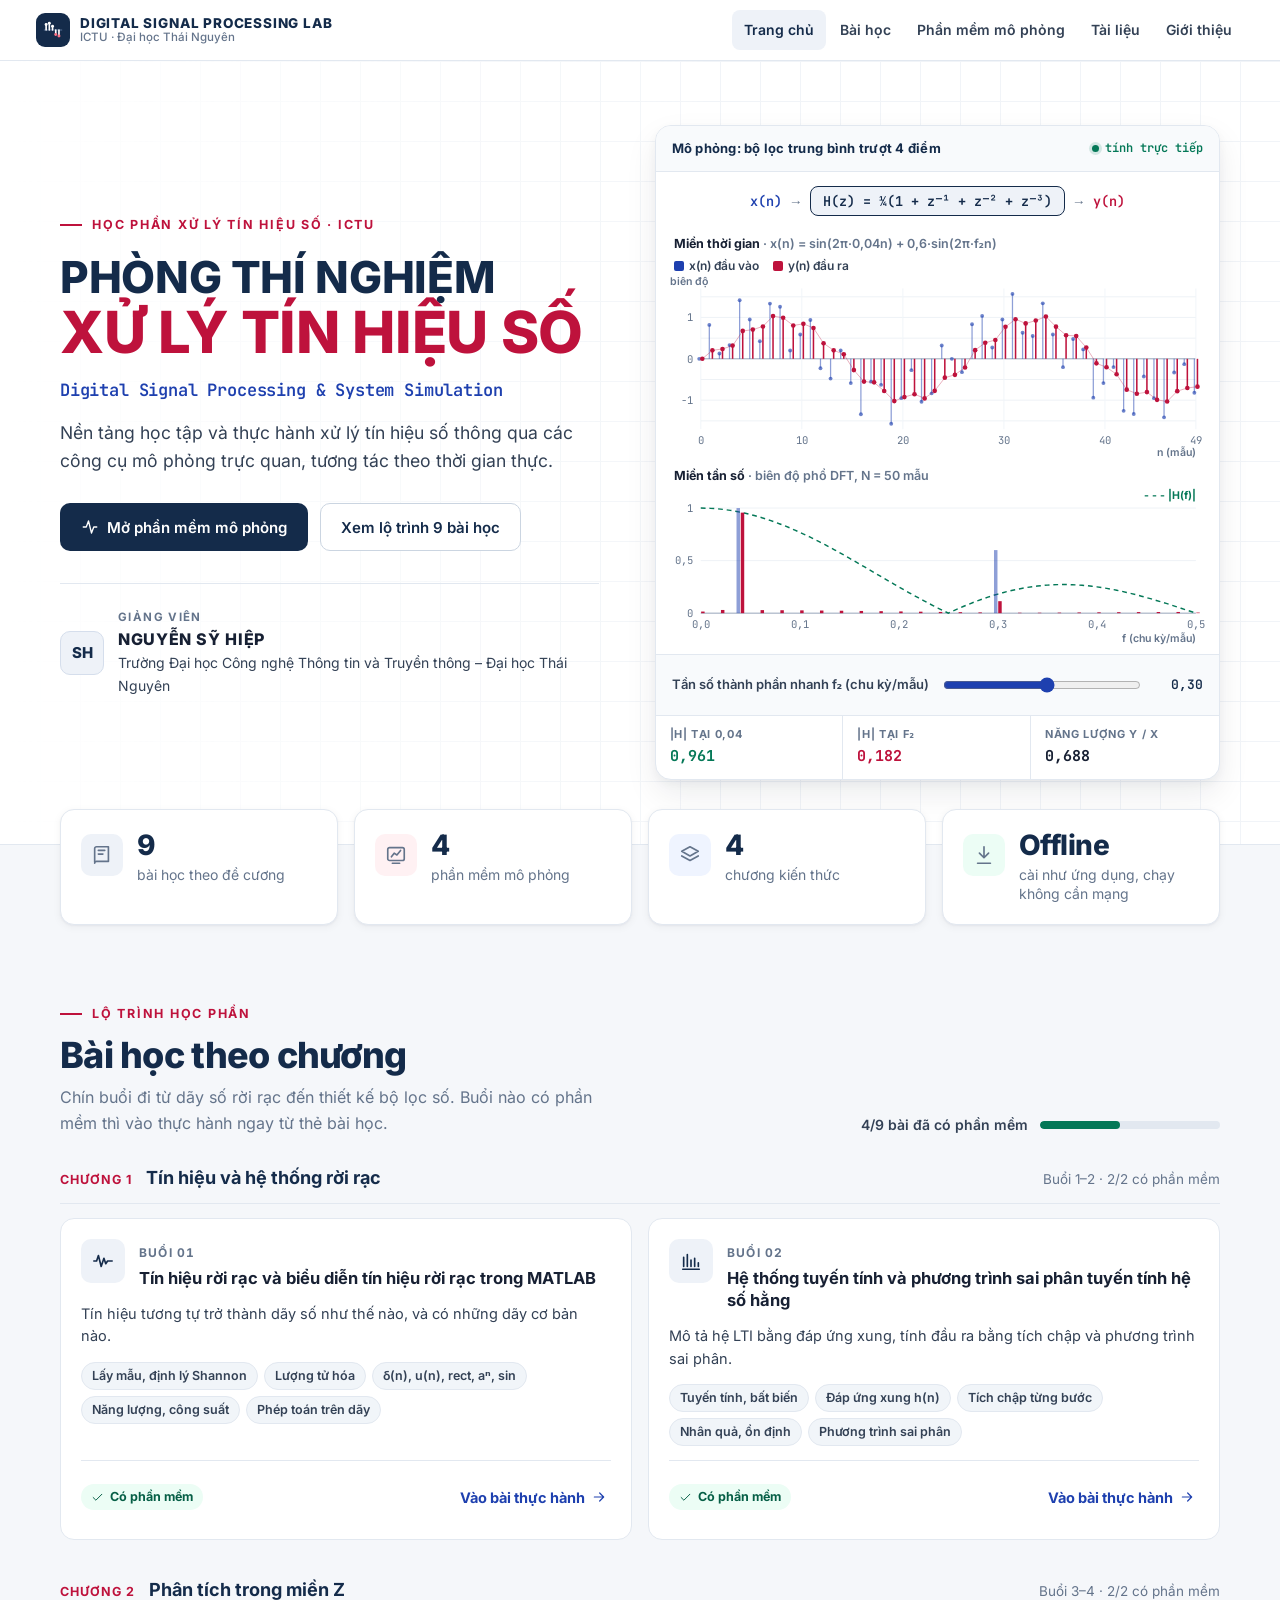
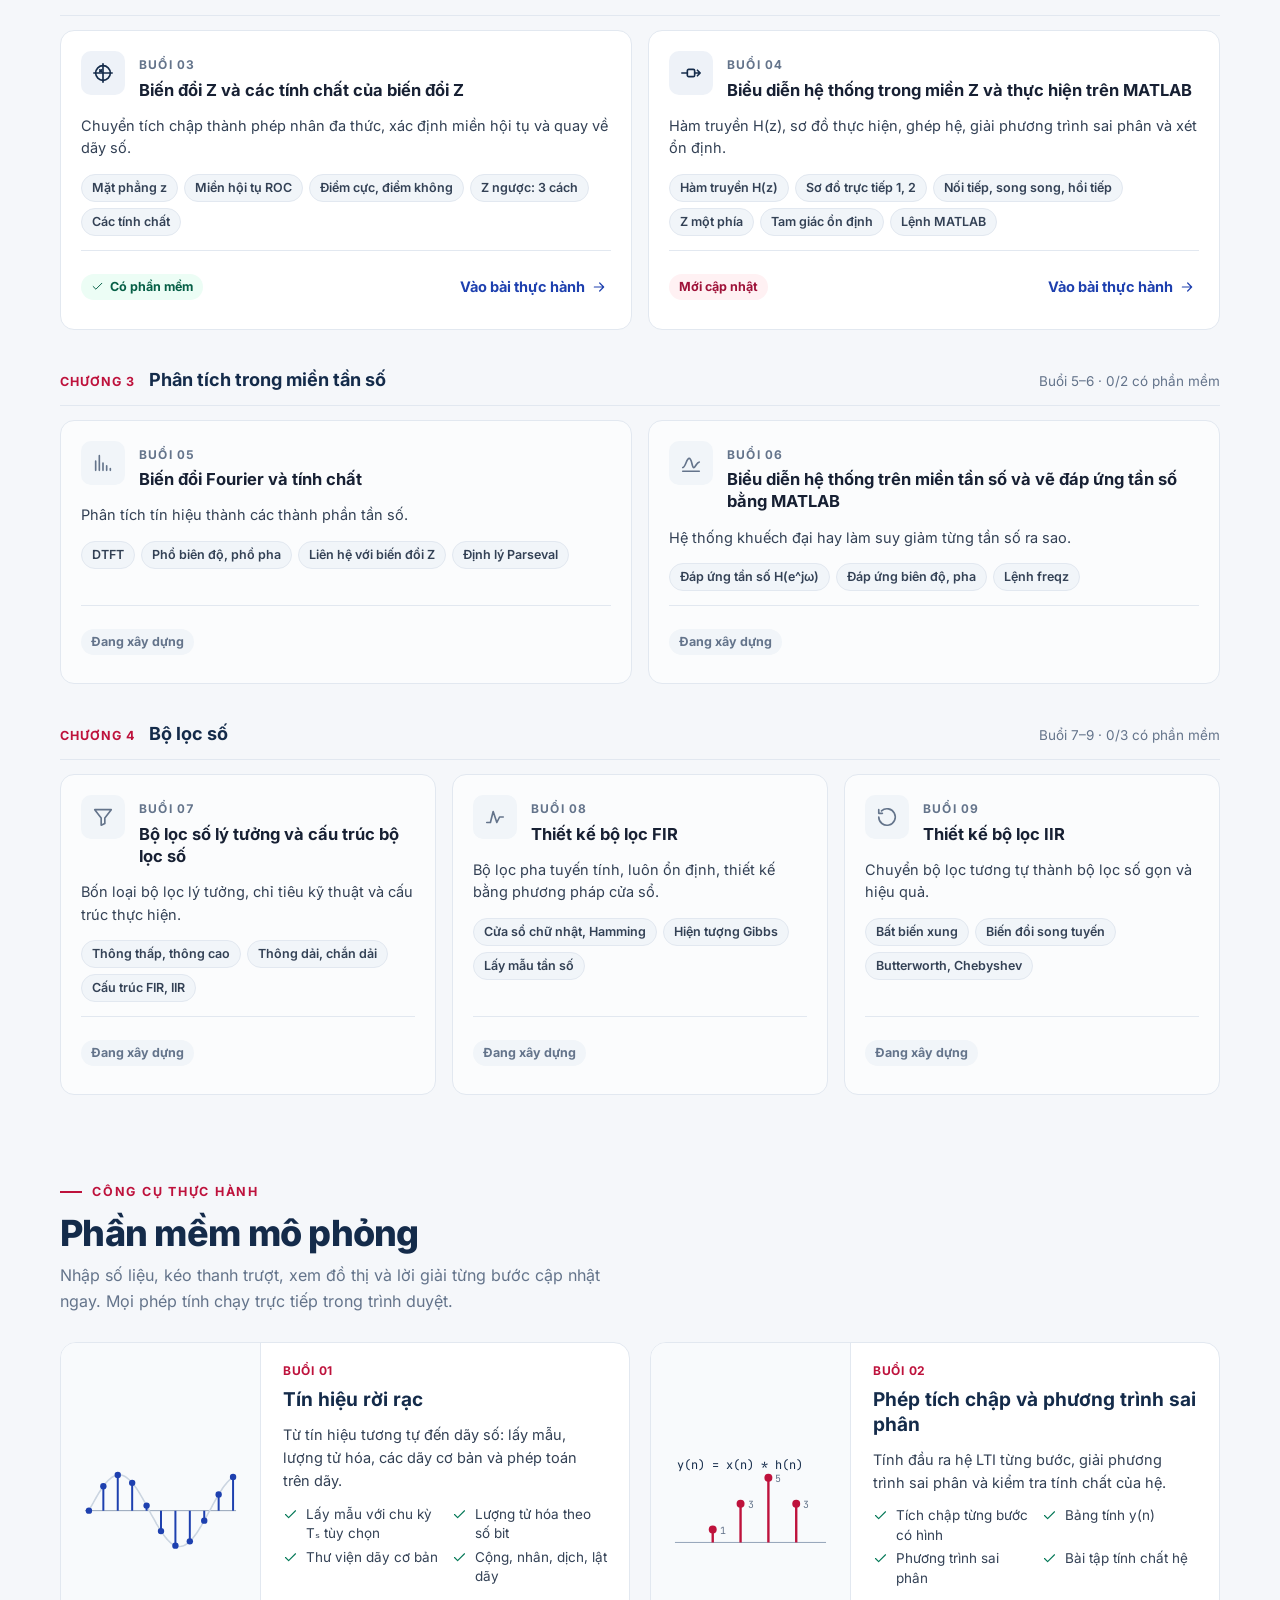
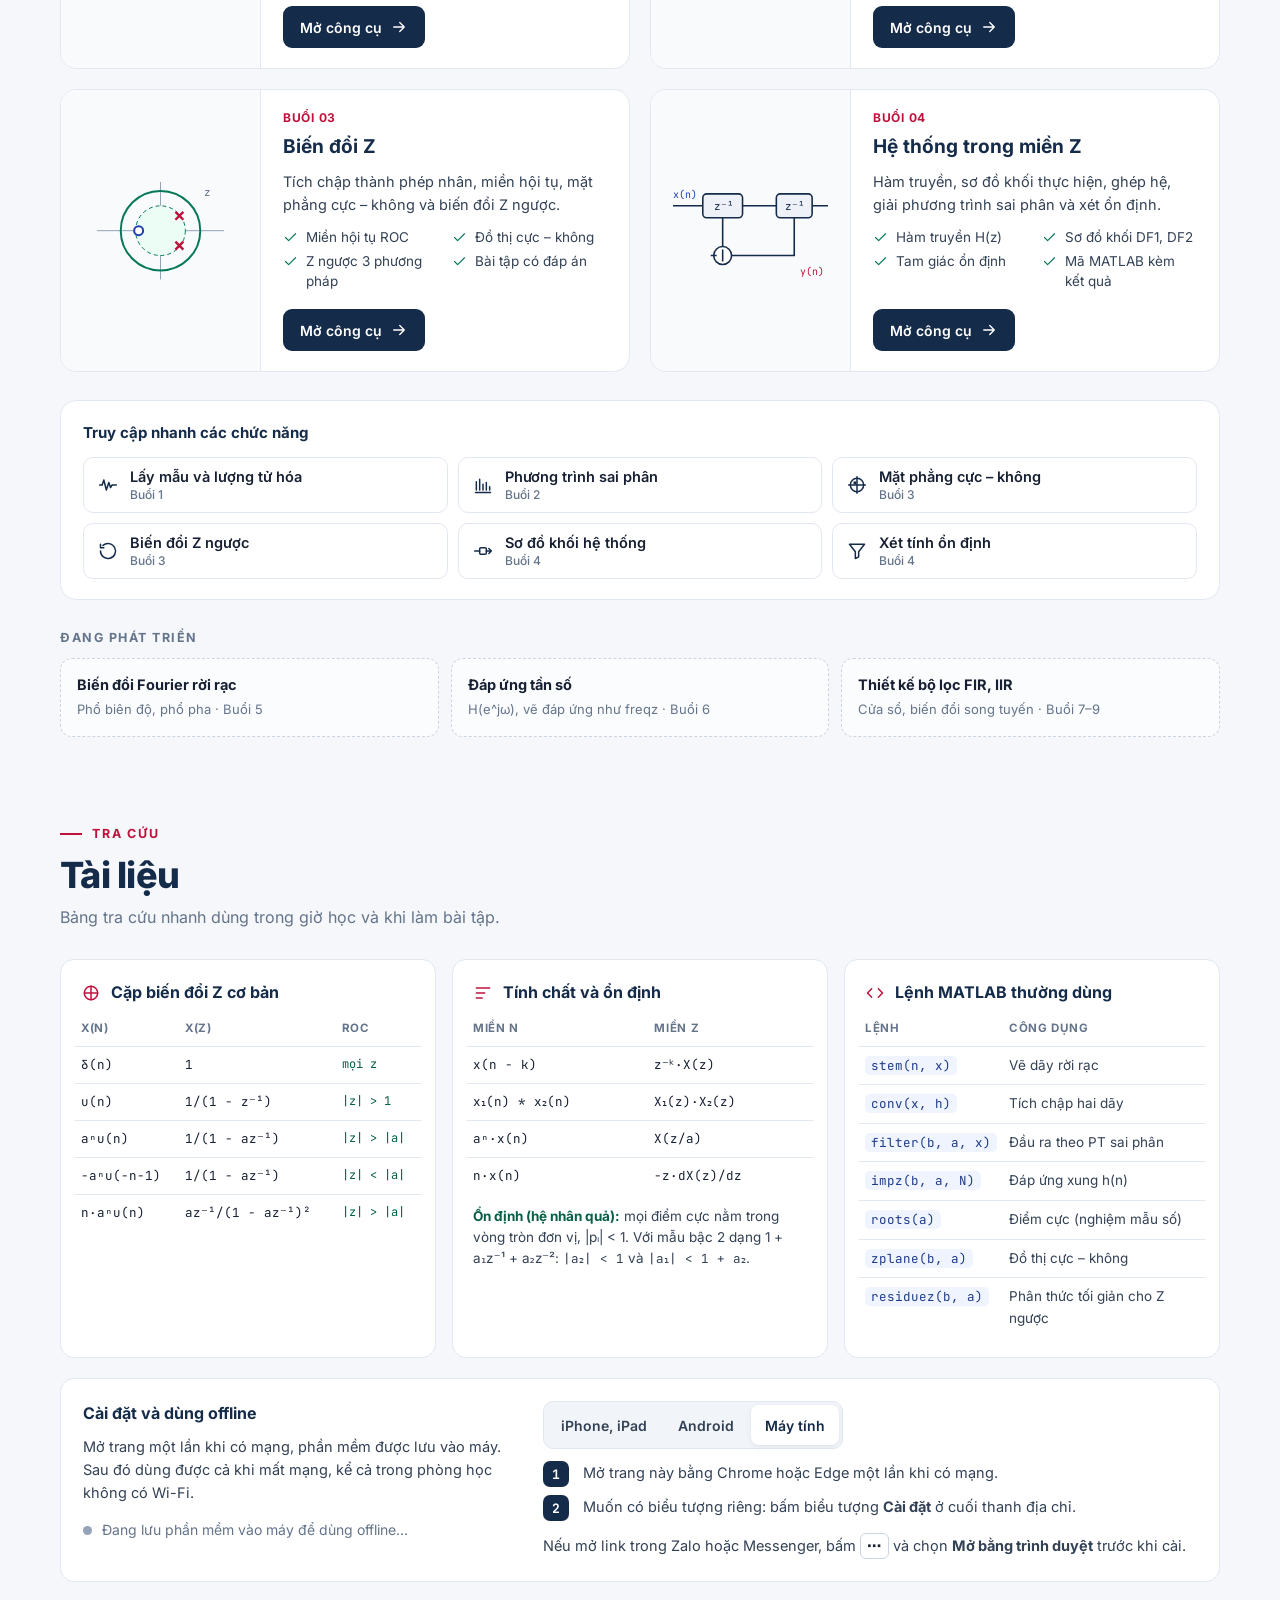
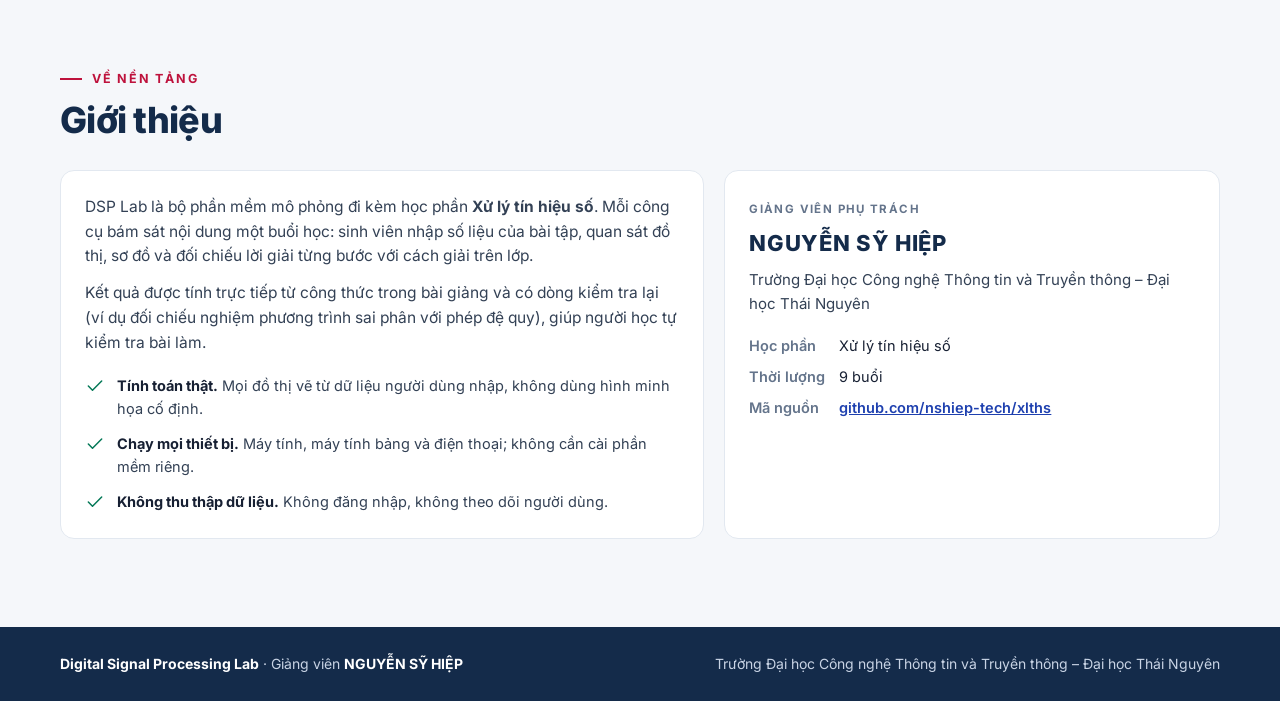
==== index.html @ 758a0899 "Thiết kế lại toàn bộ giao diện theo chuẩn nền tảng EdTech: DSP Lab - Hệ thiết kế chung (assets/theme" ====
<!doctype html>
<html lang="vi">
<head>
<meta charset="utf-8">
<meta name="viewport" content="width=device-width, initial-scale=1, viewport-fit=cover">
<title>Digital Signal Processing Lab – Xử lý tín hiệu số · NGUYỄN SỸ HIỆP</title>
<meta name="description" content="Phòng thí nghiệm Xử lý tín hiệu số: nền tảng học tập và thực hành bằng các công cụ mô phỏng tương tác. Giảng viên Nguyễn Sỹ Hiệp, Trường Đại học Công nghệ Thông tin và Truyền thông – Đại học Thái Nguyên.">
<link rel="stylesheet" href="fonts/fonts.css">
<link rel="stylesheet" href="assets/theme.css">
<link rel="manifest" href="manifest.webmanifest">
<meta name="theme-color" content="#FFFFFF">
<meta name="apple-mobile-web-app-capable" content="yes">
<meta name="mobile-web-app-capable" content="yes">
<meta name="apple-mobile-web-app-status-bar-style" content="default">
<meta name="apple-mobile-web-app-title" content="DSP Lab">
<link rel="apple-touch-icon" href="icons/apple-touch-icon.png">
<link rel="icon" type="image/png" href="icons/favicon-32.png">
<style>
/* =====================================================================
   Trang chủ DSP Lab. Token, font, thanh điều hướng lấy từ assets/theme.css.
   Bố cục: Header → Hero (máy hiện sóng mô phỏng thật) → Thống kê →
   Bài học theo chương → Phần mềm mô phỏng → Tài liệu → Giới thiệu.
   ===================================================================== */
*{box-sizing:border-box}
[hidden]{display:none!important}
html{scroll-behavior:smooth;scroll-padding-top:72px}
body{margin:0;font-size:16px;line-height:1.6;color:var(--ink)}
h1,h2,h3,h4,p{margin:0}
.wrap{max-width:1200px;margin:0 auto;padding-left:max(20px,env(safe-area-inset-left,0px));padding-right:max(20px,env(safe-area-inset-right,0px))}
.sitebar{position:sticky;top:0}
.ic{width:20px;height:20px;flex:none;fill:none;stroke:currentColor;stroke-width:1.8;stroke-linecap:round;stroke-linejoin:round}

/* ---------- Typography ---------- */
.over{display:inline-flex;align-items:center;gap:10px;font-size:12.5px;font-weight:700;letter-spacing:.14em;text-transform:uppercase;color:var(--red)}
.over::before{content:"";width:22px;height:2px;background:currentColor}
.sec-h{display:flex;flex-wrap:wrap;align-items:flex-end;justify-content:space-between;gap:16px 32px;margin-bottom:28px}
.sec-h h2{font-size:clamp(26px,3.2vw,36px);line-height:1.2;letter-spacing:-.02em;font-weight:800;color:var(--navy);margin-top:10px}
.sec-h p{color:var(--muted);max-width:56ch;margin-top:8px}
section.blk{padding-block:72px 8px}

/* ---------- Buttons ---------- */
.b{display:inline-flex;align-items:center;justify-content:center;gap:8px;min-height:48px;padding:0 20px;border-radius:10px;font:600 15px var(--f-body);text-decoration:none;cursor:pointer;border:1px solid transparent;transition:background .15s,border-color .15s,box-shadow .15s,transform .15s;white-space:nowrap}
.b .ic{width:18px;height:18px}
.b.pri{background:var(--navy);color:#fff}
.b.pri:hover{background:var(--navy-2);box-shadow:0 6px 18px rgba(20,43,74,.25)}
.b.out{background:#fff;color:var(--navy);border-color:var(--line-2)}
.b.out:hover{border-color:var(--navy)}
.b.sm{min-height:42px;padding:0 16px;font-size:14px;border-radius:9px}

/* ---------- Header (menu điện thoại) ---------- */
@media (max-width:860px){
  .nav-toggle{display:grid}
  .sitebar .sitenav.home-nav{position:absolute;left:0;right:0;top:100%;flex-direction:column;align-items:stretch;gap:2px;padding:8px max(16px,env(safe-area-inset-left,0px)) 14px;background:#fff;border-bottom:1px solid var(--line);box-shadow:var(--shadow-lg);display:none}
  .sitebar.open .sitenav.home-nav{display:flex}
  .sitebar .sitenav.home-nav a{min-height:48px;font-size:15.5px;padding:0 14px}
}

/* ---------- Hero ---------- */
.hero{background:#fff;border-bottom:1px solid var(--line);position:relative;overflow:hidden}
.hero::before{content:"";position:absolute;inset:0;background-image:linear-gradient(var(--line) 1px,transparent 1px),linear-gradient(90deg,var(--line) 1px,transparent 1px);background-size:40px 40px;opacity:.45;-webkit-mask-image:linear-gradient(90deg,transparent,#000 55%);mask-image:linear-gradient(90deg,transparent,#000 55%);pointer-events:none}
.hero-grid{position:relative;display:grid;grid-template-columns:minmax(0,1fr) minmax(0,1.05fr);gap:56px;align-items:center;padding-block:64px 64px}
.hero h1{margin:18px 0 0;font-weight:800;letter-spacing:-.015em;line-height:1.1;color:var(--navy)}
.hero h1 .l1{display:block;font-size:clamp(28px,3.6vw,44px)}
.hero h1 .l2{display:block;font-size:clamp(34px,4.6vw,58px);color:var(--red)}
.hero .sub{margin-top:14px;font:600 clamp(15px,1.5vw,17px) var(--f-mono);color:var(--blue);letter-spacing:-.01em}
.hero .desc{margin-top:18px;font-size:clamp(16px,1.5vw,17.5px);color:var(--body);max-width:52ch}
.ctas{display:flex;flex-wrap:wrap;gap:12px;margin-top:28px}
.lect{display:flex;align-items:center;gap:14px;margin-top:32px;padding-top:24px;border-top:1px solid var(--line)}
.lect .av{flex:none;width:44px;height:44px;border-radius:10px;background:var(--navy-tint);color:var(--navy);display:grid;place-items:center;font-weight:800;font-size:15px;border:1px solid #D5DEEC}
.lect small{display:block;font-size:11.5px;font-weight:700;letter-spacing:.12em;text-transform:uppercase;color:var(--muted)}
.lect b{display:block;font-size:16px;font-weight:800;letter-spacing:.04em;color:var(--ink)}
.lect span{display:block;font-size:14px;color:var(--body)}

/* Máy hiện sóng (scope) */
.scope{background:#fff;border:1px solid var(--line);border-radius:16px;box-shadow:var(--shadow-lg);overflow:hidden}
.scope-h{display:flex;align-items:center;justify-content:space-between;gap:12px;padding:12px 16px;border-bottom:1px solid var(--line);background:#F8FAFC}
.scope-h b{font-size:13px;font-weight:700;color:var(--navy);letter-spacing:.02em}
.scope-h .live{display:inline-flex;align-items:center;gap:6px;font:600 12px var(--f-mono);color:var(--green);white-space:nowrap}
.scope-h .live::before{content:"";width:7px;height:7px;border-radius:50%;background:var(--green);box-shadow:0 0 0 3px rgba(4,120,87,.15)}
.chain{display:flex;align-items:center;justify-content:center;gap:10px;padding:14px 16px 4px;font:600 13.5px var(--f-mono);color:var(--ink);flex-wrap:wrap}
.chain .blkbox{border:1.5px solid var(--navy);border-radius:8px;padding:5px 12px;background:var(--navy-tint);color:var(--navy)}
.chain .arr{color:var(--muted)}
.chain .xin{color:var(--blue)}.chain .yout{color:var(--red)}
.scope-body{padding:6px 12px 4px}
.plot-t{display:flex;justify-content:space-between;align-items:baseline;gap:10px;padding:8px 6px 0;font-size:12.5px;font-weight:600;color:var(--muted)}
.plot-t b{color:var(--ink);font-weight:700}
.legend{display:flex;flex-wrap:wrap;gap:4px 14px;padding:2px 6px 0;font-size:12px;color:var(--body);font-weight:600}
.legend i{display:inline-block;width:10px;height:10px;border-radius:2px;margin-right:5px;vertical-align:-1px}
.scope svg{display:block;width:100%;height:auto}
.scope-ctl{display:grid;grid-template-columns:auto minmax(0,1fr) auto;gap:12px;align-items:center;padding:12px 16px;border-top:1px solid var(--line);background:#F8FAFC}
.scope-ctl label{font-size:13px;font-weight:600;color:var(--body);white-space:nowrap}
.scope-ctl input{width:100%;min-height:32px}
.scope-ctl output{font:600 13px var(--f-mono);color:var(--navy);min-width:52px;text-align:right}
.readout{display:grid;grid-template-columns:repeat(3,minmax(0,1fr));border-top:1px solid var(--line)}
.readout div{padding:10px 14px;border-right:1px solid var(--line)}
.readout div:last-child{border-right:0}
.readout small{display:block;font-size:11px;font-weight:700;letter-spacing:.06em;text-transform:uppercase;color:var(--muted)}
.readout b{font:700 15px var(--f-mono);color:var(--ink)}
.readout b.g{color:var(--green)}.readout b.r{color:var(--red)}

/* ---------- Thống kê ---------- */
.stats{display:grid;grid-template-columns:repeat(4,minmax(0,1fr));gap:16px;margin-top:-36px;position:relative;z-index:2}
.stat{background:#fff;border:1px solid var(--line);border-radius:14px;padding:20px;box-shadow:var(--shadow);display:flex;gap:14px;align-items:flex-start}
.stat .si{flex:none;width:42px;height:42px;border-radius:10px;display:grid;place-items:center}
.stat .si .ic{width:22px;height:22px}
.stat b{display:block;font-size:28px;font-weight:800;line-height:1.1;color:var(--navy);letter-spacing:-.02em}
.stat span{display:block;font-size:14px;color:var(--muted);margin-top:4px;line-height:1.4}
.t-navy{background:var(--navy-tint);color:var(--navy)}.t-red{background:var(--red-tint);color:var(--red)}.t-green{background:var(--green-tint);color:var(--green)}.t-blue{background:var(--blue-tint);color:var(--blue)}

/* ---------- Bài học theo chương ---------- */
.prog{display:flex;align-items:center;gap:12px;font-size:14px;color:var(--body);font-weight:600}
.prog .bar{width:180px;height:8px;border-radius:99px;background:var(--line);overflow:hidden}
.prog .bar i{display:block;height:100%;width:0;border-radius:99px;background:var(--green);transition:width .9s var(--ease)}
.chapter{margin-top:36px}
.chapter:first-child{margin-top:0}
.ch-h{display:flex;align-items:baseline;gap:14px;margin-bottom:14px;padding-bottom:10px;border-bottom:1px solid var(--line)}
.ch-h .ch-no{font:700 12.5px var(--f-body);color:var(--red);letter-spacing:.08em;text-transform:uppercase;white-space:nowrap}
.ch-h h3{font-size:18px;font-weight:700;color:var(--navy)}
.ch-h span.cnt{margin-left:auto;font-size:13.5px;color:var(--muted);white-space:nowrap}
.lessons{display:grid;grid-template-columns:repeat(auto-fit,minmax(300px,1fr));gap:16px;list-style:none;margin:0;padding:0}
.lesson{background:#fff;border:1px solid var(--line);border-radius:14px;padding:20px;display:flex;flex-direction:column;gap:14px;transition:border-color .2s,box-shadow .2s,transform .2s}
.lesson:hover{border-color:#C7D2E3;box-shadow:var(--shadow-lg);transform:translateY(-2px)}
.lesson.soon{background:#FBFCFD}
.ls-top{display:flex;align-items:flex-start;gap:14px}
.ls-ic{flex:none;width:44px;height:44px;border-radius:10px;display:grid;place-items:center;background:var(--navy-tint);color:var(--navy)}
.ls-ic .ic{width:22px;height:22px}
.lesson.soon .ls-ic{background:var(--soft);color:var(--muted)}
.ls-no{font:700 12px var(--f-body);color:var(--muted);letter-spacing:.1em;font-variant-numeric:tabular-nums}
.ls-top h4{font-size:16.5px;line-height:1.35;font-weight:700;color:var(--ink);margin-top:2px}
.ls-desc{font-size:14.5px;color:var(--body);line-height:1.55}
.topics{display:flex;flex-wrap:wrap;gap:6px;list-style:none;margin:0;padding:0}
.topics li{font-size:12.5px;font-weight:600;padding:3px 10px;border-radius:999px;background:var(--soft);color:var(--body);border:1px solid var(--line)}
.ls-foot{display:flex;align-items:center;justify-content:space-between;gap:10px;margin-top:auto;padding-top:14px;border-top:1px solid var(--line);min-height:58px}
.badge{display:inline-flex;align-items:center;gap:6px;font-size:12.5px;font-weight:700;border-radius:999px;padding:3px 10px}
.badge .ic{width:13px;height:13px}
.badge.ok{background:var(--green-tint);color:var(--green-ink)}
.badge.new{background:var(--red-tint);color:var(--red-ink)}
.badge.soon{background:var(--soft);color:var(--muted)}
.lnk{display:inline-flex;align-items:center;gap:6px;font-size:14.5px;font-weight:700;color:var(--blue);text-decoration:none;min-height:44px;padding:0 4px}
.lnk:hover{text-decoration:underline;text-underline-offset:3px}
.lnk .ic{width:16px;height:16px}

/* ---------- Phần mềm mô phỏng ---------- */
.tools{display:grid;grid-template-columns:repeat(2,minmax(0,1fr));gap:20px}
.tool{background:#fff;border:1px solid var(--line);border-radius:16px;overflow:hidden;display:grid;grid-template-columns:200px minmax(0,1fr);transition:box-shadow .2s,border-color .2s}
.tool:hover{box-shadow:var(--shadow-lg);border-color:#C7D2E3}
.tool .thumb{background:#F8FAFC;border-right:1px solid var(--line);display:grid;place-items:center;padding:16px}
.tool .thumb svg{width:100%;height:auto;max-width:168px}
.tool .tb{padding:20px 22px;display:flex;flex-direction:column;gap:10px}
.tool .meta{font:700 12px var(--f-body);color:var(--red);letter-spacing:.06em;text-transform:uppercase}
.tool h3{font-size:19px;font-weight:700;color:var(--navy);line-height:1.3}
.tool p{font-size:14.5px;color:var(--body)}
.feat{list-style:none;margin:2px 0 0;padding:0;display:grid;grid-template-columns:1fr 1fr;gap:4px 14px}
.feat li{display:flex;gap:8px;align-items:flex-start;font-size:13.5px;color:var(--body);line-height:1.45}
.feat li .ic{width:15px;height:15px;color:var(--green);margin-top:2px}
.tool .act{margin-top:auto;padding-top:8px;display:flex;flex-wrap:wrap;gap:10px;align-items:center}
.quick{margin-top:28px;background:#fff;border:1px solid var(--line);border-radius:16px;padding:20px 22px}
.quick h3{font-size:15px;font-weight:700;color:var(--navy);margin-bottom:12px}
.quick ul{list-style:none;margin:0;padding:0;display:grid;grid-template-columns:repeat(3,minmax(0,1fr));gap:10px}
.quick a{display:flex;align-items:center;gap:12px;min-height:56px;padding:8px 14px;border:1px solid var(--line);border-radius:10px;text-decoration:none;color:var(--ink);font-size:14.5px;font-weight:600;line-height:1.3;transition:border-color .15s,background .15s}
.quick a:hover{border-color:var(--navy);background:var(--navy-tint)}
.quick a .ic{color:var(--navy)}
.quick a small{display:block;font-size:12px;color:var(--muted);font-weight:500}
.dev-h{margin-top:28px;font-size:12.5px;font-weight:700;letter-spacing:.12em;text-transform:uppercase;color:var(--muted)}
.dev{margin-top:10px;display:grid;grid-template-columns:repeat(3,minmax(0,1fr));gap:12px}
.dev div{border:1px dashed var(--line-2);border-radius:12px;padding:14px 16px;background:#FBFCFD}
.dev b{display:block;font-size:14.5px;color:var(--ink)}
.dev span{font-size:13px;color:var(--muted)}

/* ---------- Tài liệu ---------- */
.docs{display:grid;grid-template-columns:repeat(3,minmax(0,1fr));gap:16px}
.doc{background:#fff;border:1px solid var(--line);border-radius:14px;padding:20px;min-width:0}
.doc h3{display:flex;align-items:center;gap:10px;font-size:16px;font-weight:700;color:var(--navy);margin-bottom:14px}
.doc h3 .ic{color:var(--red)}
.ref{width:100%;border-collapse:collapse;font-size:13.5px}
.ref th{text-align:left;font-size:11.5px;font-weight:700;letter-spacing:.06em;text-transform:uppercase;color:var(--muted);padding:0 6px 8px;border-bottom:1px solid var(--line)}
.ref td{padding:8px 6px;border-bottom:1px solid var(--line);vertical-align:top;color:var(--body)}
.ref tr:last-child td{border-bottom:0}
.ref .m{font-family:var(--f-mono);font-size:12.5px;color:var(--ink);white-space:nowrap}
.ref .roc{font-family:var(--f-mono);font-size:12px;color:var(--green-ink);white-space:nowrap}
.ref code{font-family:var(--f-mono);font-size:12.5px;color:var(--blue-ink);background:var(--blue-tint);padding:1px 6px;border-radius:5px;white-space:nowrap}
.tbl-scroll{overflow-x:auto;margin:0 -6px}
.doc .note2{margin-top:12px;font-size:13.5px;color:var(--body);line-height:1.55}
.doc .note2 b{color:var(--green-ink)}
.install{display:grid;grid-template-columns:minmax(0,1fr) minmax(0,1.5fr);gap:24px;margin-top:20px;background:#fff;border:1px solid var(--line);border-radius:14px;padding:22px}
.install h3{font-size:16px;font-weight:700;color:var(--navy);margin-bottom:8px}
.install p{font-size:14.5px;color:var(--body)}
.status{display:flex;gap:10px;align-items:flex-start;margin-top:14px;font-size:14px;color:var(--muted)}
.status .dot{flex:none;width:9px;height:9px;border-radius:50%;background:var(--gray);margin-top:7px}
.status.ok{color:var(--green-ink);font-weight:600}
.status.ok .dot{background:var(--green);box-shadow:0 0 0 3px rgba(4,120,87,.15)}
.seg{display:inline-flex;gap:3px;border-radius:10px;padding:3px;margin-bottom:12px;flex-wrap:wrap;background:var(--soft);border:1px solid var(--line)}
.seg button{border:0;background:transparent;border-radius:8px;padding:0 14px;min-height:40px;font:600 14px var(--f-body);color:var(--body);cursor:pointer}
.seg button[aria-selected="true"]{background:#fff;color:var(--navy);box-shadow:var(--shadow)}
.steps{list-style:none;margin:0;padding:0;display:flex;flex-direction:column;gap:8px;counter-reset:s}
.steps li{counter-increment:s;display:grid;grid-template-columns:28px minmax(0,1fr);gap:12px;align-items:start;font-size:14.5px;color:var(--body)}
.steps li::before{content:counter(s);width:26px;height:26px;border-radius:7px;background:var(--navy);color:#fff;display:grid;place-items:center;font:700 13px var(--f-mono)}
.sym{display:inline-block;border:1px solid var(--line-2);border-radius:6px;padding:0 6px;background:#fff;font-weight:700;color:var(--ink)}
.tip{margin-top:12px;font-size:13.5px;color:var(--muted)}

/* ---------- Giới thiệu ---------- */
.about{display:grid;grid-template-columns:minmax(0,1.3fr) minmax(0,1fr);gap:20px}
.about .box{background:#fff;border:1px solid var(--line);border-radius:14px;padding:24px}
.about p{color:var(--body);font-size:15.5px}
.about p+p{margin-top:12px}
.princ{list-style:none;margin:18px 0 0;padding:0;display:grid;gap:12px}
.princ li{display:flex;gap:12px;align-items:flex-start;font-size:14.5px;color:var(--body)}
.princ li .ic{color:var(--green);margin-top:2px}
.princ b{color:var(--ink)}
.person small{font-size:11.5px;font-weight:700;letter-spacing:.12em;text-transform:uppercase;color:var(--muted)}
.person h3{font-size:22px;font-weight:800;letter-spacing:.03em;color:var(--navy);margin-top:6px}
.person .org{margin-top:6px;font-size:15px;color:var(--body)}
.person dl{margin:18px 0 0;display:grid;grid-template-columns:auto minmax(0,1fr);gap:8px 14px;font-size:14.5px}
.person dt{color:var(--muted);font-weight:600}
.person dd{margin:0;color:var(--ink);overflow-wrap:anywhere}
.person a{color:var(--blue);font-weight:600}

footer{margin-top:80px;background:var(--navy);color:#C8D3E4}
footer .wrap{display:flex;flex-wrap:wrap;gap:10px 28px;justify-content:space-between;align-items:center;padding-block:26px calc(26px + env(safe-area-inset-bottom,0px));font-size:14px}
footer b{color:#fff}

/* ---------- Responsive ---------- */
@media (max-width:1080px){
  .tools{grid-template-columns:minmax(0,1fr)}
  .docs{grid-template-columns:repeat(2,minmax(0,1fr))}
}
@media (max-width:960px){
  .hero-grid{grid-template-columns:minmax(0,1fr);gap:36px;padding-block:44px 64px}
  .stats{grid-template-columns:repeat(2,minmax(0,1fr))}
  .quick ul,.dev{grid-template-columns:repeat(2,minmax(0,1fr))}
  .about,.install{grid-template-columns:minmax(0,1fr)}
}
@media (max-width:640px){
  .wrap{padding-left:max(16px,env(safe-area-inset-left,0px));padding-right:max(16px,env(safe-area-inset-right,0px))}
  section.blk{padding-block:52px 4px}
  .stats{gap:10px;margin-top:-28px}
  .stat{padding:14px;gap:10px;flex-direction:column}
  .stat b{font-size:24px}
  .lessons{grid-template-columns:minmax(0,1fr)}
  .tool{grid-template-columns:minmax(0,1fr)}
  .tool .thumb{border-right:0;border-bottom:1px solid var(--line);padding:14px}
  .tool .thumb svg{max-width:150px}
  .feat{grid-template-columns:minmax(0,1fr)}
  .tool .act .b{flex:1 1 100%}
  .quick ul,.dev,.docs{grid-template-columns:minmax(0,1fr)}
  .ctas .b{flex:1 1 100%}
  .ch-h{flex-wrap:wrap;gap:4px 12px}
  .ch-h span.cnt{margin-left:0;width:100%}
  .readout div{padding:8px 10px}
  .readout b{font-size:13.5px}
  .scope-ctl{grid-template-columns:minmax(0,1fr) auto}
  .scope-ctl label{grid-column:1/-1;white-space:normal}
}
</style>
</head>
<body>

<header class="sitebar" id="hdr"><div class="sitebar-in">
  <a class="brand" href="./" aria-label="DSP Lab – Trang chủ"><span class="brand-mark"><svg viewBox="0 0 24 24" aria-hidden="true"><path d="M2 12h20" stroke="#5B7299" stroke-width="1"/><path d="M4.5 12V6M8 12V4.5M11.5 12V8M15 12v5M18.5 12v6.5" stroke="#fff" stroke-width="1.8" stroke-linecap="round"/><circle cx="4.5" cy="6" r="1.6" fill="#fff"/><circle cx="8" cy="4.5" r="1.6" fill="#fff"/><circle cx="11.5" cy="8" r="1.6" fill="#fff"/><circle cx="15" cy="17" r="1.6" fill="#FB7185"/><circle cx="18.5" cy="18.5" r="1.6" fill="#FB7185"/></svg></span><span class="brand-t"><b><span class="full">DIGITAL SIGNAL PROCESSING LAB</span><span class="short">DSP LAB</span></b><small>ICTU · Đại học Thái Nguyên</small></span></a>
  <nav class="sitenav home-nav" id="nav" aria-label="Điều hướng chính">
    <a href="#top" aria-current="page">Trang chủ</a>
    <a href="#bai-hoc">Bài học</a>
    <a href="#phan-mem">Phần mềm mô phỏng</a>
    <a href="#tai-lieu">Tài liệu</a>
    <a href="#gioi-thieu">Giới thiệu</a>
  </nav>
  <button class="nav-toggle" id="navBtn" aria-expanded="false" aria-controls="nav" aria-label="Mở menu"><svg class="ic" viewBox="0 0 24 24" aria-hidden="true"><path d="M4 7h16M4 12h16M4 17h16"/></svg></button>
</div></header>

<section class="hero" id="top">
  <div class="wrap hero-grid">
    <div>
      <span class="over">Học phần Xử lý tín hiệu số · ICTU</span>
      <h1><span class="l1">PHÒNG THÍ NGHIỆM</span><span class="l2">XỬ LÝ TÍN HIỆU SỐ</span></h1>
      <p class="sub">Digital Signal Processing &amp; System Simulation</p>
      <p class="desc">Nền tảng học tập và thực hành xử lý tín hiệu số thông qua các công cụ mô phỏng trực quan, tương tác theo thời gian thực.</p>
      <div class="ctas">
        <a class="b pri" href="#phan-mem"><svg class="ic" viewBox="0 0 24 24" aria-hidden="true"><path d="M3 12h4l3-8 4 16 3-8h4"/></svg>Mở phần mềm mô phỏng</a>
        <a class="b out" href="#bai-hoc">Xem lộ trình 9 bài học</a>
      </div>
      <div class="lect">
        <span class="av" aria-hidden="true">SH</span>
        <div><small>Giảng viên</small><b>NGUYỄN SỸ HIỆP</b><span>Trường Đại học Công nghệ Thông tin và Truyền thông – Đại học Thái Nguyên</span></div>
      </div>
    </div>

    <figure class="scope" aria-labelledby="scopeCap" style="margin:0">
      <div class="scope-h"><b id="scopeCap">Mô phỏng: bộ lọc trung bình trượt 4 điểm</b><span class="live">tính trực tiếp</span></div>
      <div class="chain" aria-hidden="true"><span class="xin">x(n)</span><span class="arr">→</span><span class="blkbox">H(z) = ¼(1 + z⁻¹ + z⁻² + z⁻³)</span><span class="arr">→</span><span class="yout">y(n)</span></div>
      <div class="scope-body">
        <div class="plot-t"><span><b>Miền thời gian</b> · x(n) = sin(2π·0,04n) + 0,6·sin(2π·f₂n)</span></div>
        <div class="legend"><span><i style="background:#1E40AF"></i>x(n) đầu vào</span><span><i style="background:#BE123C"></i>y(n) đầu ra</span></div>
        <svg id="pT" viewBox="0 0 560 190" role="img" aria-label="Đồ thị x(n) và y(n) theo n"></svg>
        <div class="plot-t"><span><b>Miền tần số</b> · biên độ phổ DFT, N = 50 mẫu</span></div>
        <svg id="pF" viewBox="0 0 560 170" role="img" aria-label="Phổ biên độ của x(n) và y(n)"></svg>
      </div>
      <div class="scope-ctl">
        <label for="f2">Tần số thành phần nhanh f₂ (chu kỳ/mẫu)</label>
        <input type="range" id="f2" min="0.1" max="0.48" step="0.02" value="0.3">
        <output id="f2o" for="f2">0,30</output>
      </div>
      <div class="readout">
        <div><small>|H| tại 0,04</small><b class="g" id="rH1">–</b></div>
        <div><small>|H| tại f₂</small><b class="r" id="rH2">–</b></div>
        <div><small>Năng lượng y / x</small><b id="rE">–</b></div>
      </div>
    </figure>
  </div>
</section>

<div class="wrap">
  <div class="stats" aria-label="Thống kê nền tảng">
    <div class="stat"><span class="si t-navy"><svg class="ic" viewBox="0 0 24 24" aria-hidden="true"><path d="M4 19.5V5a2 2 0 0 1 2-2h13v16H6a2 2 0 0 0-2 2"/><path d="M8 7h7M8 11h5"/></svg></span><div><b>9</b><span>bài học theo đề cương</span></div></div>
    <div class="stat"><span class="si t-red"><svg class="ic" viewBox="0 0 24 24" aria-hidden="true"><rect x="3" y="4" width="18" height="14" rx="2"/><path d="M7 14l3-4 3 2 4-5M8 21h8"/></svg></span><div><b id="stTools">4</b><span>phần mềm mô phỏng</span></div></div>
    <div class="stat"><span class="si t-blue"><svg class="ic" viewBox="0 0 24 24" aria-hidden="true"><path d="M12 3l9 5-9 5-9-5 9-5z"/><path d="M3 13l9 5 9-5"/></svg></span><div><b>4</b><span>chương kiến thức</span></div></div>
    <div class="stat"><span class="si t-green"><svg class="ic" viewBox="0 0 24 24" aria-hidden="true"><path d="M12 3v12M7 10l5 5 5-5"/><path d="M5 21h14"/></svg></span><div><b>Offline</b><span>cài như ứng dụng, chạy không cần mạng</span></div></div>
  </div>
</div>

<main>
  <section class="blk wrap" id="bai-hoc">
    <div class="sec-h">
      <div><span class="over">Lộ trình học phần</span><h2>Bài học theo chương</h2><p>Chín buổi đi từ dãy số rời rạc đến thiết kế bộ lọc số. Buổi nào có phần mềm thì vào thực hành ngay từ thẻ bài học.</p></div>
      <div class="prog"><span id="progT">4/9 bài đã có phần mềm</span><span class="bar"><i id="progBar"></i></span></div>
    </div>
    <div id="chapters"></div>
  </section>

  <section class="blk wrap" id="phan-mem">
    <div class="sec-h">
      <div><span class="over">Công cụ thực hành</span><h2>Phần mềm mô phỏng</h2><p>Nhập số liệu, kéo thanh trượt, xem đồ thị và lời giải từng bước cập nhật ngay. Mọi phép tính chạy trực tiếp trong trình duyệt.</p></div>
    </div>
    <div class="tools" id="tools"></div>

    <div class="quick">
      <h3>Truy cập nhanh các chức năng</h3>
      <ul id="quick"></ul>
    </div>

    <p class="dev-h">Đang phát triển</p>
    <div class="dev">
      <div><b>Biến đổi Fourier rời rạc</b><span>Phổ biên độ, phổ pha · Buổi 5</span></div>
      <div><b>Đáp ứng tần số</b><span>H(e^jω), vẽ đáp ứng như freqz · Buổi 6</span></div>
      <div><b>Thiết kế bộ lọc FIR, IIR</b><span>Cửa sổ, biến đổi song tuyến · Buổi 7–9</span></div>
    </div>
  </section>

  <section class="blk wrap" id="tai-lieu">
    <div class="sec-h">
      <div><span class="over">Tra cứu</span><h2>Tài liệu</h2><p>Bảng tra cứu nhanh dùng trong giờ học và khi làm bài tập.</p></div>
    </div>
    <div class="docs">
      <div class="doc">
        <h3><svg class="ic" viewBox="0 0 24 24" aria-hidden="true"><circle cx="12" cy="12" r="8"/><path d="M12 4v16M4 12h16"/></svg>Cặp biến đổi Z cơ bản</h3>
        <div class="tbl-scroll"><table class="ref">
          <thead><tr><th>x(n)</th><th>X(z)</th><th>ROC</th></tr></thead>
          <tbody>
            <tr><td class="m">δ(n)</td><td class="m">1</td><td class="roc">mọi z</td></tr>
            <tr><td class="m">u(n)</td><td class="m">1/(1 − z⁻¹)</td><td class="roc">|z| &gt; 1</td></tr>
            <tr><td class="m">aⁿu(n)</td><td class="m">1/(1 − az⁻¹)</td><td class="roc">|z| &gt; |a|</td></tr>
            <tr><td class="m">−aⁿu(−n−1)</td><td class="m">1/(1 − az⁻¹)</td><td class="roc">|z| &lt; |a|</td></tr>
            <tr><td class="m">n·aⁿu(n)</td><td class="m">az⁻¹/(1 − az⁻¹)²</td><td class="roc">|z| &gt; |a|</td></tr>
          </tbody>
        </table></div>
      </div>
      <div class="doc">
        <h3><svg class="ic" viewBox="0 0 24 24" aria-hidden="true"><path d="M4 6h16M4 12h10M4 18h7"/></svg>Tính chất và ổn định</h3>
        <div class="tbl-scroll"><table class="ref">
          <thead><tr><th>Miền n</th><th>Miền z</th></tr></thead>
          <tbody>
            <tr><td class="m">x(n − k)</td><td class="m">z⁻ᵏ·X(z)</td></tr>
            <tr><td class="m">x₁(n) * x₂(n)</td><td class="m">X₁(z)·X₂(z)</td></tr>
            <tr><td class="m">aⁿ·x(n)</td><td class="m">X(z/a)</td></tr>
            <tr><td class="m">n·x(n)</td><td class="m">−z·dX(z)/dz</td></tr>
          </tbody>
        </table></div>
        <p class="note2"><b>Ổn định (hệ nhân quả):</b> mọi điểm cực nằm trong vòng tròn đơn vị, |pᵢ| &lt; 1. Với mẫu bậc 2 dạng 1 + a₁z⁻¹ + a₂z⁻²: <span style="font-family:var(--f-mono);font-size:12.5px;white-space:nowrap">|a₂| &lt; 1</span> và <span style="font-family:var(--f-mono);font-size:12.5px;white-space:nowrap">|a₁| &lt; 1 + a₂</span>.</p>
      </div>
      <div class="doc">
        <h3><svg class="ic" viewBox="0 0 24 24" aria-hidden="true"><path d="M8 7l-5 5 5 5M16 7l5 5-5 5"/></svg>Lệnh MATLAB thường dùng</h3>
        <div class="tbl-scroll"><table class="ref">
          <thead><tr><th>Lệnh</th><th>Công dụng</th></tr></thead>
          <tbody>
            <tr><td><code>stem(n, x)</code></td><td>Vẽ dãy rời rạc</td></tr>
            <tr><td><code>conv(x, h)</code></td><td>Tích chập hai dãy</td></tr>
            <tr><td><code>filter(b, a, x)</code></td><td>Đầu ra theo PT sai phân</td></tr>
            <tr><td><code>impz(b, a, N)</code></td><td>Đáp ứng xung h(n)</td></tr>
            <tr><td><code>roots(a)</code></td><td>Điểm cực (nghiệm mẫu số)</td></tr>
            <tr><td><code>zplane(b, a)</code></td><td>Đồ thị cực – không</td></tr>
            <tr><td><code>residuez(b, a)</code></td><td>Phân thức tối giản cho Z ngược</td></tr>
          </tbody>
        </table></div>
      </div>
    </div>

    <div class="install" id="cai-dat">
      <div>
        <h3>Cài đặt và dùng offline</h3>
        <p>Mở trang một lần khi có mạng, phần mềm được lưu vào máy. Sau đó dùng được cả khi mất mạng, kể cả trong phòng học không có Wi-Fi.</p>
        <div class="status" id="status" role="status"><span class="dot"></span><span id="status-t">Đang kiểm tra khả năng dùng offline…</span></div>
      </div>
      <div>
        <div class="seg" role="tablist" aria-label="Chọn thiết bị">
          <button role="tab" id="t-ios" aria-selected="true" aria-controls="p-ios">iPhone, iPad</button>
          <button role="tab" id="t-and" aria-selected="false" aria-controls="p-and">Android</button>
          <button role="tab" id="t-pc" aria-selected="false" aria-controls="p-pc">Máy tính</button>
        </div>
        <ol class="steps" id="p-ios" role="tabpanel" aria-labelledby="t-ios">
          <li><div>Mở trang này bằng <b>Safari</b> khi có mạng.</div></li>
          <li><div>Bấm nút <b>Chia sẻ</b> <span class="sym">⬆︎</span>, chọn <b>Thêm vào MH chính</b>, rồi bấm <b>Thêm</b>.</div></li>
          <li><div>Mở biểu tượng <b>DSP Lab</b> một lần khi còn mạng. Từ lần sau dùng được offline.</div></li>
        </ol>
        <ol class="steps" id="p-and" role="tabpanel" aria-labelledby="t-and" hidden>
          <li><div>Mở trang này bằng <b>Chrome</b> khi có mạng.</div></li>
          <li><div>Bấm <span class="sym">⋮</span>, chọn <b>Cài đặt ứng dụng</b> hoặc <b>Thêm vào màn hình chính</b>.</div></li>
          <li><div>Mở biểu tượng một lần khi còn mạng. Sau đó dùng offline.</div></li>
        </ol>
        <ol class="steps" id="p-pc" role="tabpanel" aria-labelledby="t-pc" hidden>
          <li><div>Mở trang này bằng Chrome hoặc Edge một lần khi có mạng.</div></li>
          <li><div>Muốn có biểu tượng riêng: bấm biểu tượng <b>Cài đặt</b> ở cuối thanh địa chỉ.</div></li>
        </ol>
        <p class="tip">Nếu mở link trong Zalo hoặc Messenger, bấm <span class="sym">⋯</span> và chọn <b>Mở bằng trình duyệt</b> trước khi cài.</p>
      </div>
    </div>
  </section>

  <section class="blk wrap" id="gioi-thieu">
    <div class="sec-h"><div><span class="over">Về nền tảng</span><h2>Giới thiệu</h2></div></div>
    <div class="about">
      <div class="box">
        <p>DSP Lab là bộ phần mềm mô phỏng đi kèm học phần <b>Xử lý tín hiệu số</b>. Mỗi công cụ bám sát nội dung một buổi học: sinh viên nhập số liệu của bài tập, quan sát đồ thị, sơ đồ và đối chiếu lời giải từng bước với cách giải trên lớp.</p>
        <p>Kết quả được tính trực tiếp từ công thức trong bài giảng và có dòng kiểm tra lại (ví dụ đối chiếu nghiệm phương trình sai phân với phép đệ quy), giúp người học tự kiểm tra bài làm.</p>
        <ul class="princ">
          <li><svg class="ic" viewBox="0 0 24 24" aria-hidden="true"><path d="M20 6L9 17l-5-5"/></svg><span><b>Tính toán thật.</b> Mọi đồ thị vẽ từ dữ liệu người dùng nhập, không dùng hình minh họa cố định.</span></li>
          <li><svg class="ic" viewBox="0 0 24 24" aria-hidden="true"><path d="M20 6L9 17l-5-5"/></svg><span><b>Chạy mọi thiết bị.</b> Máy tính, máy tính bảng và điện thoại; không cần cài phần mềm riêng.</span></li>
          <li><svg class="ic" viewBox="0 0 24 24" aria-hidden="true"><path d="M20 6L9 17l-5-5"/></svg><span><b>Không thu thập dữ liệu.</b> Không đăng nhập, không theo dõi người dùng.</span></li>
        </ul>
      </div>
      <div class="box person">
        <small>Giảng viên phụ trách</small>
        <h3>NGUYỄN SỸ HIỆP</h3>
        <p class="org">Trường Đại học Công nghệ Thông tin và Truyền thông – Đại học Thái Nguyên</p>
        <dl>
          <dt>Học phần</dt><dd>Xử lý tín hiệu số</dd>
          <dt>Thời lượng</dt><dd>9 buổi</dd>
          <dt>Mã nguồn</dt><dd><a href="https://github.com/nshiep-tech/xlths" rel="noopener">github.com/nshiep-tech/xlths</a></dd>
        </dl>
      </div>
    </div>
  </section>
</main>

<footer><div class="wrap"><span><b>Digital Signal Processing Lab</b> · Giảng viên <b>NGUYỄN SỸ HIỆP</b></span><span>Trường Đại học Công nghệ Thông tin và Truyền thông – Đại học Thái Nguyên</span></div></footer>

<script>
(function(){
  "use strict";
  var $ = function(id){ return document.getElementById(id); };
  var NS = 'http://www.w3.org/2000/svg';
  function ic(d){ return '<svg class="ic" viewBox="0 0 24 24" aria-hidden="true">' + d + '</svg>'; }
  var I = {
    wave: '<path d="M2 12h3l2-6 3 12 3-9 2 6 2-3h5"/>',
    conv: '<path d="M4 18V8M8 18V5M12 18v-7M16 18V9M20 18v-4"/><path d="M3 21h18"/>',
    z: '<circle cx="12" cy="12" r="8"/><path d="M12 2v20M2 12h20"/><path d="M8.5 8.5l2 2M10.5 8.5l-2 2"/>',
    sys: '<rect x="8" y="8" width="8" height="8" rx="1.5"/><path d="M2 12h6M16 12h6M19 9l3 3-3 3"/>',
    four: '<path d="M4 20V10M8 20V4M12 20v-8M16 20v-5M20 20v-2"/>',
    freq: '<path d="M3 17c3 0 4-10 7-10s3 10 5 10 3-6 6-6"/><path d="M3 21h18"/>',
    filt: '<path d="M3 4h18l-7 9v6l-4 2v-8L3 4z"/>',
    fir: '<path d="M3 18h4l3-12 4 12 3-6h4"/>',
    iir: '<path d="M3 12a9 9 0 1 0 3-6.7"/><path d="M3 4v4h4"/>',
    arrow: '<path d="M5 12h14M13 6l6 6-6 6"/>',
    check: '<path d="M20 6L9 17l-5-5"/>'
  };

  /* ---------- Menu điện thoại ---------- */
  var hdr = $('hdr'), navBtn = $('navBtn');
  function closeNav(){ hdr.classList.remove('open'); navBtn.setAttribute('aria-expanded', 'false'); navBtn.setAttribute('aria-label', 'Mở menu'); }
  navBtn.addEventListener('click', function(){ var o = hdr.classList.toggle('open'); navBtn.setAttribute('aria-expanded', String(o)); navBtn.setAttribute('aria-label', o ? 'Đóng menu' : 'Mở menu'); });
  $('nav').addEventListener('click', function(e){ if (e.target.closest('a')) closeNav(); });
  document.addEventListener('keydown', function(e){ if (e.key === 'Escape') closeNav(); });
  // Đánh dấu mục menu theo vị trí cuộn
  var links = [].slice.call(document.querySelectorAll('#nav a'));
  if ('IntersectionObserver' in window){
    var io = new IntersectionObserver(function(es){ es.forEach(function(e){ if (e.isIntersecting){ var id = '#' + e.target.id; links.forEach(function(a){ if (a.getAttribute('href') === id) a.setAttribute('aria-current', 'page'); else a.removeAttribute('aria-current'); }); } }); }, {rootMargin: '-45% 0px -50% 0px'});
    ['top', 'bai-hoc', 'phan-mem', 'tai-lieu', 'gioi-thieu'].forEach(function(id){ io.observe($(id)); });
  }

  /* ---------- Dữ liệu bài học (9 buổi, 4 chương) ---------- */
  var CH = [
    {t: 'Tín hiệu và hệ thống rời rạc', b: [0, 1]},
    {t: 'Phân tích trong miền Z', b: [2, 3]},
    {t: 'Phân tích trong miền tần số', b: [4, 5]},
    {t: 'Bộ lọc số', b: [6, 7, 8]}
  ];
  var L = [
    {t: 'Tín hiệu rời rạc và biểu diễn tín hiệu rời rạc trong MATLAB', s: 'Tín hiệu tương tự trở thành dãy số như thế nào, và có những dãy cơ bản nào.', href: 'day-tin-hieu.html', i: 'wave', topics: ['Lấy mẫu, định lý Shannon', 'Lượng tử hóa', 'δ(n), u(n), rect, aⁿ, sin', 'Năng lượng, công suất', 'Phép toán trên dãy']},
    {t: 'Hệ thống tuyến tính và phương trình sai phân tuyến tính hệ số hằng', s: 'Mô tả hệ LTI bằng đáp ứng xung, tính đầu ra bằng tích chập và phương trình sai phân.', href: 'tich-chap.html', i: 'conv', topics: ['Tuyến tính, bất biến', 'Đáp ứng xung h(n)', 'Tích chập từng bước', 'Nhân quả, ổn định', 'Phương trình sai phân']},
    {t: 'Biến đổi Z và các tính chất của biến đổi Z', s: 'Chuyển tích chập thành phép nhân đa thức, xác định miền hội tụ và quay về dãy số.', href: 'bien-doi-z.html', i: 'z', topics: ['Mặt phẳng z', 'Miền hội tụ ROC', 'Điểm cực, điểm không', 'Z ngược: 3 cách', 'Các tính chất']},
    {t: 'Biểu diễn hệ thống trong miền Z và thực hiện trên MATLAB', s: 'Hàm truyền H(z), sơ đồ thực hiện, ghép hệ, giải phương trình sai phân và xét ổn định.', href: 'he-thong-z.html', isNew: true, i: 'sys', topics: ['Hàm truyền H(z)', 'Sơ đồ trực tiếp 1, 2', 'Nối tiếp, song song, hồi tiếp', 'Z một phía', 'Tam giác ổn định', 'Lệnh MATLAB']},
    {t: 'Biến đổi Fourier và tính chất', s: 'Phân tích tín hiệu thành các thành phần tần số.', i: 'four', topics: ['DTFT', 'Phổ biên độ, phổ pha', 'Liên hệ với biến đổi Z', 'Định lý Parseval']},
    {t: 'Biểu diễn hệ thống trên miền tần số và vẽ đáp ứng tần số bằng MATLAB', s: 'Hệ thống khuếch đại hay làm suy giảm từng tần số ra sao.', i: 'freq', topics: ['Đáp ứng tần số H(e^jω)', 'Đáp ứng biên độ, pha', 'Lệnh freqz']},
    {t: 'Bộ lọc số lý tưởng và cấu trúc bộ lọc số', s: 'Bốn loại bộ lọc lý tưởng, chỉ tiêu kỹ thuật và cấu trúc thực hiện.', i: 'filt', topics: ['Thông thấp, thông cao', 'Thông dải, chắn dải', 'Cấu trúc FIR, IIR']},
    {t: 'Thiết kế bộ lọc FIR', s: 'Bộ lọc pha tuyến tính, luôn ổn định, thiết kế bằng phương pháp cửa sổ.', i: 'fir', topics: ['Cửa sổ chữ nhật, Hamming', 'Hiện tượng Gibbs', 'Lấy mẫu tần số']},
    {t: 'Thiết kế bộ lọc IIR', s: 'Chuyển bộ lọc tương tự thành bộ lọc số gọn và hiệu quả.', i: 'iir', topics: ['Bất biến xung', 'Biến đổi song tuyến', 'Butterworth, Chebyshev']}
  ];
  var on = L.filter(function(x){ return x.href; }).length;
  var html = '';
  CH.forEach(function(c, ci){
    var have = c.b.filter(function(k){ return L[k].href; }).length;
    html += '<div class="chapter"><div class="ch-h"><span class="ch-no">Chương ' + (ci + 1) + '</span><h3>' + c.t + '</h3><span class="cnt">Buổi ' + (c.b[0] + 1) + '–' + (c.b[c.b.length - 1] + 1) + ' · ' + have + '/' + c.b.length + ' có phần mềm</span></div><ul class="lessons">';
    c.b.forEach(function(k){
      var x = L[k], n = ('0' + (k + 1)).slice(-2);
      var badge = x.isNew ? '<span class="badge new">Mới cập nhật</span>' : x.href ? '<span class="badge ok">' + ic(I.check) + 'Có phần mềm</span>' : '<span class="badge soon">Đang xây dựng</span>';
      html += '<li class="lesson' + (x.href ? '' : ' soon') + '" id="buoi-' + (k + 1) + '">' +
        '<div class="ls-top"><span class="ls-ic">' + ic(I[x.i]) + '</span><div><span class="ls-no">BUỔI ' + n + '</span><h4>' + x.t + '</h4></div></div>' +
        '<p class="ls-desc">' + x.s + '</p>' +
        '<ul class="topics" aria-label="Nội dung kiến thức">' + x.topics.map(function(t){ return '<li>' + t + '</li>'; }).join('') + '</ul>' +
        '<div class="ls-foot">' + badge + (x.href ? '<a class="lnk" href="' + x.href + '">Vào bài thực hành ' + ic(I.arrow) + '</a>' : '') + '</div></li>';
    });
    html += '</ul></div>';
  });
  $('chapters').innerHTML = html;
  $('progT').textContent = on + '/9 bài đã có phần mềm'; $('stTools').textContent = on;
  setTimeout(function(){ $('progBar').style.width = (on / 9 * 100) + '%'; }, 250);

  /* ---------- Phần mềm mô phỏng ---------- */
  var TH = {
    seq: '<svg viewBox="0 0 168 110" aria-hidden="true"><path d="M8 60h152" stroke="#94A3B8"/><path d="M12 60' + (function(){ var s = ''; for (var u = 0; u <= 100; u++){ var xx = 12 + u * 1.45, yy = 60 - 36 * Math.sin(u * 0.075); s += 'L' + xx.toFixed(1) + ' ' + yy.toFixed(1); } return s; })() + '" fill="none" stroke="#CBD5E1" stroke-width="1.6"/>' + [0,1,2,3,4,5,6,7,8,9,10].map(function(k){ var x = 12 + k * 14.5, y = 60 - 36 * Math.sin(k * 0.75); return '<path d="M' + x + ' 60V' + y.toFixed(1) + '" stroke="#1E40AF" stroke-width="2"/><circle cx="' + x + '" cy="' + y.toFixed(1) + '" r="3.2" fill="#1E40AF"/>'; }).join('') + '</svg>',
    conv: '<svg viewBox="0 0 168 110" aria-hidden="true"><path d="M8 92h152" stroke="#94A3B8"/>' + [1,3,5,3].map(function(v, k){ var x = 46 + k * 28, y = 92 - v * 13; return '<path d="M' + x + ' 92V' + y + '" stroke="#BE123C" stroke-width="2.4"/><circle cx="' + x + '" cy="' + y + '" r="4" fill="#BE123C"/><text x="' + (x + 7) + '" y="' + (y + 4) + '" font-family="JetBrains Mono,monospace" font-size="10" fill="#64748B">' + v + '</text>'; }).join('') + '<text x="10" y="18" font-family="JetBrains Mono,monospace" font-size="12" fill="#142B4A">y(n) = x(n) * h(n)</text></svg>',
    z: '<svg viewBox="0 0 168 110" aria-hidden="true"><path d="M84 6v98M20 55h128" stroke="#94A3B8"/><circle cx="84" cy="55" r="40" fill="none" stroke="#047857" stroke-width="2"/><circle cx="84" cy="55" r="25" fill="#ECFDF5" stroke="#047857" stroke-dasharray="4 3"/><path d="M99 36l8 8M107 36l-8 8M99 66l8 8M107 66l-8 8" stroke="#BE123C" stroke-width="2.4"/><circle cx="62" cy="55" r="4.5" fill="#fff" stroke="#1E40AF" stroke-width="2"/><text x="128" y="20" font-family="JetBrains Mono,monospace" font-size="11" fill="#64748B">z</text></svg>',
    sys: '<svg viewBox="0 0 168 110" aria-hidden="true"><g fill="none" stroke="#142B4A" stroke-width="1.6"><path d="M6 30h30M76 30h34M146 30h16"/><rect x="36" y="18" width="40" height="24" rx="4" fill="#EEF2F8"/><rect x="110" y="18" width="36" height="24" rx="4" fill="#EEF2F8"/><circle cx="56" cy="80" r="9" fill="#fff"/><path d="M56 42v29M65 80h63V42M50 80h-6M56 74v12"/></g><text x="47" y="34" font-family="JetBrains Mono,monospace" font-size="11" fill="#142B4A">z⁻¹</text><text x="119" y="34" font-family="JetBrains Mono,monospace" font-size="11" fill="#142B4A">z⁻¹</text><text x="6" y="22" font-family="JetBrains Mono,monospace" font-size="10" fill="#1E40AF">x(n)</text><text x="134" y="100" font-family="JetBrains Mono,monospace" font-size="10" fill="#BE123C">y(n)</text></svg>'
  };
  var T = [
    {n: 1, href: 'day-tin-hieu.html', th: 'seq', t: 'Tín hiệu rời rạc', d: 'Từ tín hiệu tương tự đến dãy số: lấy mẫu, lượng tử hóa, các dãy cơ bản và phép toán trên dãy.', f: ['Lấy mẫu với chu kỳ Tₛ tùy chọn', 'Lượng tử hóa theo số bit', 'Thư viện dãy cơ bản', 'Cộng, nhân, dịch, lật dãy']},
    {n: 2, href: 'tich-chap.html', th: 'conv', t: 'Phép tích chập và phương trình sai phân', d: 'Tính đầu ra hệ LTI từng bước, giải phương trình sai phân và kiểm tra tính chất của hệ.', f: ['Tích chập từng bước có hình', 'Bảng tính y(n)', 'Phương trình sai phân', 'Bài tập tính chất hệ']},
    {n: 3, href: 'bien-doi-z.html', th: 'z', t: 'Biến đổi Z', d: 'Tích chập thành phép nhân, miền hội tụ, mặt phẳng cực – không và biến đổi Z ngược.', f: ['Miền hội tụ ROC', 'Đồ thị cực – không', 'Z ngược 3 phương pháp', 'Bài tập có đáp án']},
    {n: 4, href: 'he-thong-z.html', th: 'sys', t: 'Hệ thống trong miền Z', d: 'Hàm truyền, sơ đồ khối thực hiện, ghép hệ, giải phương trình sai phân và xét ổn định.', f: ['Hàm truyền H(z)', 'Sơ đồ khối DF1, DF2', 'Tam giác ổn định', 'Mã MATLAB kèm kết quả']}
  ];
  $('tools').innerHTML = T.map(function(x){
    return '<article class="tool"><div class="thumb">' + TH[x.th] + '</div><div class="tb"><span class="meta">Buổi 0' + x.n + '</span><h3>' + x.t + '</h3><p>' + x.d + '</p>' +
      '<ul class="feat">' + x.f.map(function(f){ return '<li>' + ic(I.check) + '<span>' + f + '</span></li>'; }).join('') + '</ul>' +
      '<div class="act"><a class="b pri sm" href="' + x.href + '">Mở công cụ ' + ic(I.arrow) + '</a></div></div></article>';
  }).join('');
  var Q = [
    ['day-tin-hieu.html#tuongtu', 'wave', 'Lấy mẫu và lượng tử hóa', 'Buổi 1'],
    ['tich-chap.html#ptsp', 'conv', 'Phương trình sai phân', 'Buổi 2'],
    ['bien-doi-z.html#pz', 'z', 'Mặt phẳng cực – không', 'Buổi 3'],
    ['bien-doi-z.html#izt', 'iir', 'Biến đổi Z ngược', 'Buổi 3'],
    ['he-thong-z.html#sd', 'sys', 'Sơ đồ khối hệ thống', 'Buổi 4'],
    ['he-thong-z.html#od', 'filt', 'Xét tính ổn định', 'Buổi 4']
  ];
  $('quick').innerHTML = Q.map(function(q){ return '<li><a href="' + q[0] + '">' + ic(I[q[1]]) + '<span>' + q[2] + '<small>' + q[3] + '</small></span></a></li>'; }).join('');

  /* ---------- Máy hiện sóng: tính thật y(n) = ¼Σx(n−k) và phổ DFT ---------- */
  var N = 50, f1 = 0.04;
  function el(tag, a){ var e = document.createElementNS(NS, tag); for (var k in a) e.setAttribute(k, a[k]); return e; }
  function txt(svg, x, y, s, a){ var o = {x: x, y: y, 'font-size': 11, fill: '#64748B', 'font-family': 'Inter, sans-serif'}; for (var k in a) o[k] = a[k]; var t = el('text', o); t.textContent = s; svg.appendChild(t); }
  function fmt(v, d){ return v.toFixed(d).replace('.', ','); }
  function Hmag(f){ var re = 0, im = 0; for (var k = 0; k < 4; k++){ re += Math.cos(2 * Math.PI * f * k) / 4; im -= Math.sin(2 * Math.PI * f * k) / 4; } return Math.sqrt(re * re + im * im); }
  function dft(x){ var out = []; for (var k = 0; k <= N / 2; k++){ var re = 0, im = 0; for (var n = 0; n < N; n++){ re += x[n] * Math.cos(2 * Math.PI * k * n / N); im -= x[n] * Math.sin(2 * Math.PI * k * n / N); } out.push((k === 0 || k === N / 2 ? 1 : 2) * Math.sqrt(re * re + im * im) / N); } return out; }
  var mono = 'JetBrains Mono, monospace';
  function draw(){
    var f2 = parseFloat($('f2').value), x = [], y = [], ex = 0, ey = 0, n, k;
    for (n = 0; n < N; n++) x.push(Math.sin(2 * Math.PI * f1 * n) + 0.6 * Math.sin(2 * Math.PI * f2 * n));
    for (n = 0; n < N; n++){ var s = 0; for (k = 0; k < 4; k++) if (n - k >= 0) s += x[n - k]; y.push(s / 4); ex += x[n] * x[n]; ey += y[n] * y[n]; }
    // Miền thời gian
    var pT = $('pT'); pT.textContent = '';
    var W = pT.getBoundingClientRect().width < 470 ? 380 : 560; pT.setAttribute('viewBox', '0 0 ' + W + ' 190'); $('pF').setAttribute('viewBox', '0 0 ' + W + ' 170');
    var L0 = 34, R0 = W - 12, T0 = 14, B0 = 160, ym = 1.7;
    function X(n){ return L0 + (R0 - L0) * n / (N - 1); }
    function Y(v){ return T0 + (B0 - T0) * (ym - v) / (2 * ym); }
    [-1.5, -1, -0.5, 0, 0.5, 1, 1.5].forEach(function(v){ pT.appendChild(el('line', {x1: L0, x2: R0, y1: Y(v), y2: Y(v), stroke: v === 0 ? '#94A3B8' : '#EEF2F6', 'stroke-width': 1})); if (v % 1 === 0) txt(pT, L0 - 8, Y(v) + 4, fmt(v, 0), {'text-anchor': 'end', 'font-family': mono}); });
    (W < 500 ? [0, 10, 20, 30, 40, 49] : [0, 10, 20, 30, 40, 49]).forEach(function(n){ pT.appendChild(el('line', {x1: X(n), x2: X(n), y1: T0, y2: B0, stroke: '#F1F5F9'})); txt(pT, X(n), B0 + 15, n, {'text-anchor': 'middle', 'font-family': mono}); });
    txt(pT, R0, B0 + 28, 'n (mẫu)', {'text-anchor': 'end', 'font-weight': 600});
    txt(pT, 2, 10, 'biên độ', {'font-weight': 600});
    var py = '';
    for (n = 0; n < N; n++){
      pT.appendChild(el('line', {x1: X(n) - 1.6, x2: X(n) - 1.6, y1: Y(0), y2: Y(x[n]), stroke: '#1E40AF', 'stroke-width': 1.3, 'stroke-opacity': .5}));
      pT.appendChild(el('circle', {cx: X(n) - 1.6, cy: Y(x[n]), r: 2, fill: '#1E40AF', 'fill-opacity': .65}));
      py += (n ? 'L' : 'M') + (X(n) + 1.6).toFixed(1) + ' ' + Y(y[n]).toFixed(1);
    }
    pT.appendChild(el('path', {d: py, fill: 'none', stroke: '#BE123C', 'stroke-width': 1, 'stroke-opacity': .35}));
    for (n = 0; n < N; n++){ pT.appendChild(el('line', {x1: X(n) + 1.6, x2: X(n) + 1.6, y1: Y(0), y2: Y(y[n]), stroke: '#BE123C', 'stroke-width': 1.6})); pT.appendChild(el('circle', {cx: X(n) + 1.6, cy: Y(y[n]), r: 2.4, fill: '#BE123C'})); }
    // Miền tần số
    var X1 = dft(x), Y1 = dft(y), pF = $('pF'); pF.textContent = '';
    var B1 = 132, T1 = 12, fm = 1.1;
    function FX(k){ return L0 + (R0 - L0) * k / (N / 2); }
    function FY(v){ return B1 - (B1 - T1) * Math.min(v, fm) / fm; }
    [0, 0.5, 1].forEach(function(v){ pF.appendChild(el('line', {x1: L0, x2: R0, y1: FY(v), y2: FY(v), stroke: v === 0 ? '#94A3B8' : '#EEF2F6'})); txt(pF, L0 - 8, FY(v) + 4, fmt(v, v % 1 ? 1 : 0), {'text-anchor': 'end', 'font-family': mono}); });
    var ph = ''; for (var i = 0; i <= 100; i++){ var ff = 0.5 * i / 100; ph += (i ? 'L' : 'M') + FX(ff * N).toFixed(1) + ' ' + FY(Hmag(ff)).toFixed(1); }
    pF.appendChild(el('path', {d: ph, fill: 'none', stroke: '#047857', 'stroke-width': 1.5, 'stroke-dasharray': '5 4'}));
    for (k = 0; k <= N / 2; k++){
      pF.appendChild(el('rect', {x: FX(k) - 4, y: FY(X1[k]), width: 3.6, height: Math.max(0, B1 - FY(X1[k])), fill: '#1E40AF', 'fill-opacity': .5}));
      pF.appendChild(el('rect', {x: FX(k) + 0.4, y: FY(Y1[k]), width: 3.6, height: Math.max(0, B1 - FY(Y1[k])), fill: '#BE123C'}));
    }
    [0, 0.1, 0.2, 0.3, 0.4, 0.5].forEach(function(f){ txt(pF, FX(f * N), B1 + 15, fmt(f, 1), {'text-anchor': 'middle', 'font-family': mono}); });
    txt(pF, R0, B1 + 30, 'f (chu kỳ/mẫu)', {'text-anchor': 'end', 'font-weight': 600});
    txt(pF, R0, T1 + 2, '- - - |H(f)|', {'text-anchor': 'end', fill: '#047857', 'font-weight': 700});
    $('f2o').textContent = fmt(f2, 2);
    $('rH1').textContent = fmt(Hmag(f1), 3); $('rH2').textContent = fmt(Hmag(f2), 3); $('rE').textContent = fmt(ey / ex, 3);
  }
  $('f2').addEventListener('input', draw); draw();
  var rz; addEventListener('resize', function(){ clearTimeout(rz); rz = setTimeout(draw, 150); });

  /* ---------- Thẻ chọn thiết bị ---------- */
  var tabs = [].slice.call(document.querySelectorAll('.seg [role=tab]'));
  tabs.forEach(function(t){ t.addEventListener('click', function(){ tabs.forEach(function(o){ var s = o === t; o.setAttribute('aria-selected', String(s)); $(o.getAttribute('aria-controls')).hidden = !s; }); }); });
  if (/android/i.test(navigator.userAgent)) tabs[1].click(); else if (!/iphone|ipad|ipod/i.test(navigator.userAgent) && !(navigator.maxTouchPoints > 1)) tabs[2].click();

  /* ---------- Trạng thái offline ---------- */
  var sb = $('status'), st = $('status-t');
  function set(ok, msg){ sb.classList.toggle('ok', ok); st.textContent = msg; }
  if (!('serviceWorker' in navigator)){ set(false, 'Trình duyệt này không hỗ trợ chạy offline. Hãy dùng Safari (iPhone) hoặc Chrome.'); return; }
  if (location.protocol === 'file:'){ set(false, 'Đang mở từ tệp trong máy. Để dùng offline, hãy mở bằng đường link của trang.'); return; }
  function check(){
    caches.keys().then(function(k){
      if (!k.length) return false;
      return caches.open(k[k.length - 1]).then(function(c){ return Promise.all(['day-tin-hieu.html', 'tich-chap.html', 'bien-doi-z.html', 'he-thong-z.html', 'assets/zcore.js', 'assets/theme.css'].map(function(u){ return c.match(u); })); }).then(function(r){ return r.every(Boolean); });
    }).then(function(ok){ ok ? set(true, 'Đã lưu vào máy: cả ' + on + ' phần mềm dùng được khi không có mạng.') : set(false, 'Đang lưu phần mềm vào máy để dùng offline…'); }).catch(function(){});
  }
  addEventListener('load', function(){
    navigator.serviceWorker.register('sw.js').then(function(){ return navigator.serviceWorker.ready; }).then(function(){ setTimeout(check, 500); }).catch(function(){ set(false, 'Chưa lưu được để dùng offline. Hãy tải lại trang khi có mạng.'); });
    check();
  });
})();
</script>
</body>
</html>
---- fonts/fonts.css ----
/* Inter (giao diện) + JetBrains Mono (số liệu, biểu thức) – tự lưu trữ để chạy offline */

/* inter-vietnamese-400-normal */
@font-face {
  font-family: 'Inter';
  font-style: normal;
  font-display: swap;
  font-weight: 400;
  src: url(./inter-vietnamese-400-normal.woff2) format('woff2');
  unicode-range: U+0102-0103,U+0110-0111,U+0128-0129,U+0168-0169,U+01A0-01A1,U+01AF-01B0,U+0300-0301,U+0303-0304,U+0308-0309,U+0323,U+0329,U+1EA0-1EF9,U+20AB;
}

/* inter-latin-ext-400-normal */
@font-face {
  font-family: 'Inter';
  font-style: normal;
  font-display: swap;
  font-weight: 400;
  src: url(./inter-latin-ext-400-normal.woff2) format('woff2');
  unicode-range: U+0100-02AF,U+0304,U+0308,U+0329,U+1E00-1E9F,U+1EF2-1EFF,U+2020,U+20A0-20AB,U+20AD-20C0,U+2113,U+2C60-2C7F,U+A720-A7FF;
}

/* inter-latin-400-normal */
@font-face {
  font-family: 'Inter';
  font-style: normal;
  font-display: swap;
  font-weight: 400;
  src: url(./inter-latin-400-normal.woff2) format('woff2');
  unicode-range: U+0000-00FF,U+0131,U+0152-0153,U+02BB-02BC,U+02C6,U+02DA,U+02DC,U+0304,U+0308,U+0329,U+2000-206F,U+2074,U+20AC,U+2122,U+2191,U+2193,U+2212,U+2215,U+FEFF,U+FFFD;
}

/* inter-greek-400-normal */
@font-face {
  font-family: 'Inter';
  font-style: normal;
  font-display: swap;
  font-weight: 400;
  src: url(./inter-greek-400-normal.woff2) format('woff2');
  unicode-range: U+0370-0377,U+037A-037F,U+0384-038A,U+038C,U+038E-03A1,U+03A3-03FF;
}

/* inter-vietnamese-500-normal */
@font-face {
  font-family: 'Inter';
  font-style: normal;
  font-display: swap;
  font-weight: 500;
  src: url(./inter-vietnamese-500-normal.woff2) format('woff2');
  unicode-range: U+0102-0103,U+0110-0111,U+0128-0129,U+0168-0169,U+01A0-01A1,U+01AF-01B0,U+0300-0301,U+0303-0304,U+0308-0309,U+0323,U+0329,U+1EA0-1EF9,U+20AB;
}

/* inter-latin-ext-500-normal */
@font-face {
  font-family: 'Inter';
  font-style: normal;
  font-display: swap;
  font-weight: 500;
  src: url(./inter-latin-ext-500-normal.woff2) format('woff2');
  unicode-range: U+0100-02AF,U+0304,U+0308,U+0329,U+1E00-1E9F,U+1EF2-1EFF,U+2020,U+20A0-20AB,U+20AD-20C0,U+2113,U+2C60-2C7F,U+A720-A7FF;
}

/* inter-latin-500-normal */
@font-face {
  font-family: 'Inter';
  font-style: normal;
  font-display: swap;
  font-weight: 500;
  src: url(./inter-latin-500-normal.woff2) format('woff2');
  unicode-range: U+0000-00FF,U+0131,U+0152-0153,U+02BB-02BC,U+02C6,U+02DA,U+02DC,U+0304,U+0308,U+0329,U+2000-206F,U+2074,U+20AC,U+2122,U+2191,U+2193,U+2212,U+2215,U+FEFF,U+FFFD;
}

/* inter-greek-500-normal */
@font-face {
  font-family: 'Inter';
  font-style: normal;
  font-display: swap;
  font-weight: 500;
  src: url(./inter-greek-500-normal.woff2) format('woff2');
  unicode-range: U+0370-0377,U+037A-037F,U+0384-038A,U+038C,U+038E-03A1,U+03A3-03FF;
}

/* inter-vietnamese-600-normal */
@font-face {
  font-family: 'Inter';
  font-style: normal;
  font-display: swap;
  font-weight: 600;
  src: url(./inter-vietnamese-600-normal.woff2) format('woff2');
  unicode-range: U+0102-0103,U+0110-0111,U+0128-0129,U+0168-0169,U+01A0-01A1,U+01AF-01B0,U+0300-0301,U+0303-0304,U+0308-0309,U+0323,U+0329,U+1EA0-1EF9,U+20AB;
}

/* inter-latin-ext-600-normal */
@font-face {
  font-family: 'Inter';
  font-style: normal;
  font-display: swap;
  font-weight: 600;
  src: url(./inter-latin-ext-600-normal.woff2) format('woff2');
  unicode-range: U+0100-02AF,U+0304,U+0308,U+0329,U+1E00-1E9F,U+1EF2-1EFF,U+2020,U+20A0-20AB,U+20AD-20C0,U+2113,U+2C60-2C7F,U+A720-A7FF;
}

/* inter-latin-600-normal */
@font-face {
  font-family: 'Inter';
  font-style: normal;
  font-display: swap;
  font-weight: 600;
  src: url(./inter-latin-600-normal.woff2) format('woff2');
  unicode-range: U+0000-00FF,U+0131,U+0152-0153,U+02BB-02BC,U+02C6,U+02DA,U+02DC,U+0304,U+0308,U+0329,U+2000-206F,U+2074,U+20AC,U+2122,U+2191,U+2193,U+2212,U+2215,U+FEFF,U+FFFD;
}

/* inter-greek-600-normal */
@font-face {
  font-family: 'Inter';
  font-style: normal;
  font-display: swap;
  font-weight: 600;
  src: url(./inter-greek-600-normal.woff2) format('woff2');
  unicode-range: U+0370-0377,U+037A-037F,U+0384-038A,U+038C,U+038E-03A1,U+03A3-03FF;
}

/* inter-vietnamese-700-normal */
@font-face {
  font-family: 'Inter';
  font-style: normal;
  font-display: swap;
  font-weight: 700;
  src: url(./inter-vietnamese-700-normal.woff2) format('woff2');
  unicode-range: U+0102-0103,U+0110-0111,U+0128-0129,U+0168-0169,U+01A0-01A1,U+01AF-01B0,U+0300-0301,U+0303-0304,U+0308-0309,U+0323,U+0329,U+1EA0-1EF9,U+20AB;
}

/* inter-latin-ext-700-normal */
@font-face {
  font-family: 'Inter';
  font-style: normal;
  font-display: swap;
  font-weight: 700;
  src: url(./inter-latin-ext-700-normal.woff2) format('woff2');
  unicode-range: U+0100-02AF,U+0304,U+0308,U+0329,U+1E00-1E9F,U+1EF2-1EFF,U+2020,U+20A0-20AB,U+20AD-20C0,U+2113,U+2C60-2C7F,U+A720-A7FF;
}

/* inter-latin-700-normal */
@font-face {
  font-family: 'Inter';
  font-style: normal;
  font-display: swap;
  font-weight: 700;
  src: url(./inter-latin-700-normal.woff2) format('woff2');
  unicode-range: U+0000-00FF,U+0131,U+0152-0153,U+02BB-02BC,U+02C6,U+02DA,U+02DC,U+0304,U+0308,U+0329,U+2000-206F,U+2074,U+20AC,U+2122,U+2191,U+2193,U+2212,U+2215,U+FEFF,U+FFFD;
}

/* inter-greek-700-normal */
@font-face {
  font-family: 'Inter';
  font-style: normal;
  font-display: swap;
  font-weight: 700;
  src: url(./inter-greek-700-normal.woff2) format('woff2');
  unicode-range: U+0370-0377,U+037A-037F,U+0384-038A,U+038C,U+038E-03A1,U+03A3-03FF;
}

/* inter-vietnamese-800-normal */
@font-face {
  font-family: 'Inter';
  font-style: normal;
  font-display: swap;
  font-weight: 800;
  src: url(./inter-vietnamese-800-normal.woff2) format('woff2');
  unicode-range: U+0102-0103,U+0110-0111,U+0128-0129,U+0168-0169,U+01A0-01A1,U+01AF-01B0,U+0300-0301,U+0303-0304,U+0308-0309,U+0323,U+0329,U+1EA0-1EF9,U+20AB;
}

/* inter-latin-ext-800-normal */
@font-face {
  font-family: 'Inter';
  font-style: normal;
  font-display: swap;
  font-weight: 800;
  src: url(./inter-latin-ext-800-normal.woff2) format('woff2');
  unicode-range: U+0100-02AF,U+0304,U+0308,U+0329,U+1E00-1E9F,U+1EF2-1EFF,U+2020,U+20A0-20AB,U+20AD-20C0,U+2113,U+2C60-2C7F,U+A720-A7FF;
}

/* inter-latin-800-normal */
@font-face {
  font-family: 'Inter';
  font-style: normal;
  font-display: swap;
  font-weight: 800;
  src: url(./inter-latin-800-normal.woff2) format('woff2');
  unicode-range: U+0000-00FF,U+0131,U+0152-0153,U+02BB-02BC,U+02C6,U+02DA,U+02DC,U+0304,U+0308,U+0329,U+2000-206F,U+2074,U+20AC,U+2122,U+2191,U+2193,U+2212,U+2215,U+FEFF,U+FFFD;
}

/* inter-greek-800-normal */
@font-face {
  font-family: 'Inter';
  font-style: normal;
  font-display: swap;
  font-weight: 800;
  src: url(./inter-greek-800-normal.woff2) format('woff2');
  unicode-range: U+0370-0377,U+037A-037F,U+0384-038A,U+038C,U+038E-03A1,U+03A3-03FF;
}

/* jetbrains-mono-greek-400-normal */
@font-face {
  font-family: 'JetBrains Mono';
  font-style: normal;
  font-display: swap;
  font-weight: 400;
  src: url(./jetbrains-mono-greek-400-normal.woff2) format('woff2');
  unicode-range: U+0370-03FF;
}

/* jetbrains-mono-vietnamese-400-normal */
@font-face {
  font-family: 'JetBrains Mono';
  font-style: normal;
  font-display: swap;
  font-weight: 400;
  src: url(./jetbrains-mono-vietnamese-400-normal.woff2) format('woff2');
  unicode-range: U+0102-0103,U+0110-0111,U+0128-0129,U+0168-0169,U+01A0-01A1,U+01AF-01B0,U+0300-0301,U+0303-0304,U+0308-0309,U+0323,U+0329,U+1EA0-1EF9,U+20AB;
}

/* jetbrains-mono-latin-ext-400-normal */
@font-face {
  font-family: 'JetBrains Mono';
  font-style: normal;
  font-display: swap;
  font-weight: 400;
  src: url(./jetbrains-mono-latin-ext-400-normal.woff2) format('woff2');
  unicode-range: U+0100-02AF,U+0304,U+0308,U+0329,U+1E00-1E9F,U+1EF2-1EFF,U+2020,U+20A0-20AB,U+20AD-20CF,U+2113,U+2C60-2C7F,U+A720-A7FF;
}

/* jetbrains-mono-latin-400-normal */
@font-face {
  font-family: 'JetBrains Mono';
  font-style: normal;
  font-display: swap;
  font-weight: 400;
  src: url(./jetbrains-mono-latin-400-normal.woff2) format('woff2');
  unicode-range: U+0000-00FF,U+0131,U+0152-0153,U+02BB-02BC,U+02C6,U+02DA,U+02DC,U+0304,U+0308,U+0329,U+2000-206F,U+2074,U+20AC,U+2122,U+2191,U+2193,U+2212,U+2215,U+FEFF,U+FFFD;
}

/* jetbrains-mono-greek-600-normal */
@font-face {
  font-family: 'JetBrains Mono';
  font-style: normal;
  font-display: swap;
  font-weight: 600;
  src: url(./jetbrains-mono-greek-600-normal.woff2) format('woff2');
  unicode-range: U+0370-03FF;
}

/* jetbrains-mono-vietnamese-600-normal */
@font-face {
  font-family: 'JetBrains Mono';
  font-style: normal;
  font-display: swap;
  font-weight: 600;
  src: url(./jetbrains-mono-vietnamese-600-normal.woff2) format('woff2');
  unicode-range: U+0102-0103,U+0110-0111,U+0128-0129,U+0168-0169,U+01A0-01A1,U+01AF-01B0,U+0300-0301,U+0303-0304,U+0308-0309,U+0323,U+0329,U+1EA0-1EF9,U+20AB;
}

/* jetbrains-mono-latin-ext-600-normal */
@font-face {
  font-family: 'JetBrains Mono';
  font-style: normal;
  font-display: swap;
  font-weight: 600;
  src: url(./jetbrains-mono-latin-ext-600-normal.woff2) format('woff2');
  unicode-range: U+0100-02AF,U+0304,U+0308,U+0329,U+1E00-1E9F,U+1EF2-1EFF,U+2020,U+20A0-20AB,U+20AD-20CF,U+2113,U+2C60-2C7F,U+A720-A7FF;
}

/* jetbrains-mono-latin-600-normal */
@font-face {
  font-family: 'JetBrains Mono';
  font-style: normal;
  font-display: swap;
  font-weight: 600;
  src: url(./jetbrains-mono-latin-600-normal.woff2) format('woff2');
  unicode-range: U+0000-00FF,U+0131,U+0152-0153,U+02BB-02BC,U+02C6,U+02DA,U+02DC,U+0304,U+0308,U+0329,U+2000-206F,U+2074,U+20AC,U+2122,U+2191,U+2193,U+2212,U+2215,U+FEFF,U+FFFD;
}

/* jetbrains-mono-greek-700-normal */
@font-face {
  font-family: 'JetBrains Mono';
  font-style: normal;
  font-display: swap;
  font-weight: 700;
  src: url(./jetbrains-mono-greek-700-normal.woff2) format('woff2');
  unicode-range: U+0370-03FF;
}

/* jetbrains-mono-vietnamese-700-normal */
@font-face {
  font-family: 'JetBrains Mono';
  font-style: normal;
  font-display: swap;
  font-weight: 700;
  src: url(./jetbrains-mono-vietnamese-700-normal.woff2) format('woff2');
  unicode-range: U+0102-0103,U+0110-0111,U+0128-0129,U+0168-0169,U+01A0-01A1,U+01AF-01B0,U+0300-0301,U+0303-0304,U+0308-0309,U+0323,U+0329,U+1EA0-1EF9,U+20AB;
}

/* jetbrains-mono-latin-ext-700-normal */
@font-face {
  font-family: 'JetBrains Mono';
  font-style: normal;
  font-display: swap;
  font-weight: 700;
  src: url(./jetbrains-mono-latin-ext-700-normal.woff2) format('woff2');
  unicode-range: U+0100-02AF,U+0304,U+0308,U+0329,U+1E00-1E9F,U+1EF2-1EFF,U+2020,U+20A0-20AB,U+20AD-20CF,U+2113,U+2C60-2C7F,U+A720-A7FF;
}

/* jetbrains-mono-latin-700-normal */
@font-face {
  font-family: 'JetBrains Mono';
  font-style: normal;
  font-display: swap;
  font-weight: 700;
  src: url(./jetbrains-mono-latin-700-normal.woff2) format('woff2');
  unicode-range: U+0000-00FF,U+0131,U+0152-0153,U+02BB-02BC,U+02C6,U+02DA,U+02DC,U+0304,U+0308,U+0329,U+2000-206F,U+2074,U+20AC,U+2122,U+2191,U+2193,U+2212,U+2215,U+FEFF,U+FFFD;
}
---- assets/theme.css ----
/* =====================================================================
   DSP LAB – Hệ thiết kế chung (Design System)
   Dùng cho trang chủ và mọi phần mềm mô phỏng. Nạp SAU CSS riêng của
   từng trang: các token ở đây thay thế token cũ cùng tên nên giao diện
   thống nhất mà không phải sửa thuật toán hay cấu trúc của từng trang.

   Mục lục
   1. Design tokens          6. Thẻ (cards)
   2. Typography             7. Bảng mô phỏng (simulation panels)
   3. Layout                 8. Biểu đồ (charts)
   4. Components             9. Responsive breakpoints
   5. Navigation
   ===================================================================== */

/* ---------- 1. Design tokens ---------- */
:root {
  /* Màu nhận diện */
  --navy: #142B4A; --navy-2: #1D3A63; --navy-tint: #EEF2F8;
  --blue: #1E40AF; --blue-ink: #1E3A8A; --blue-tint: #EFF4FF; --blue-t: #EFF4FF;
  --red: #BE123C; --red-ink: #9F1239; --red-tint: #FFF1F3; --red-t: #FFF1F3;
  --green: #047857; --green-ink: #065F46; --green-tint: #ECFDF5; --green-t: #ECFDF5;
  --amber: #B45309; --amber-tint: #FFFBEB; --amber-t: #FFFBEB;
  /* Nền và bề mặt */
  --bg: #F5F7FA; --paper: #F5F7FA; --surface: #FFFFFF; --card: #FFFFFF; --side: #F8FAFC; --soft: #F1F5F9;
  /* Chữ */
  --ink: #172033; --body: #334155; --ink2: #334155; --muted: #64748B; --gray: #94A3B8;
  /* Đường kẻ */
  --line: #E2E8F0; --line-2: #CBD5E1; --line2: #CBD5E1;
  /* Đổ bóng, bo góc */
  --shadow-sm: 0 1px 2px rgba(15, 23, 42, .05);
  --shadow: 0 1px 2px rgba(15, 23, 42, .04), 0 2px 8px rgba(15, 23, 42, .05);
  --shadow-lg: 0 4px 10px rgba(15, 23, 42, .04), 0 14px 32px rgba(15, 23, 42, .08);
  --r-sm: 8px; --r: 12px; --r-lg: 16px;
  /* Font */
  --f-body: "Inter", "Segoe UI", system-ui, -apple-system, Roboto, Arial, sans-serif;
  --f-mono: "JetBrains Mono", ui-monospace, Consolas, "Courier New", monospace;
  --ease: cubic-bezier(.2, .8, .2, 1);
  color-scheme: light;
}

/* ---------- 2. Typography ---------- */
html { -webkit-text-size-adjust: 100%; text-size-adjust: 100%; background: var(--bg); }
body { background: var(--bg); color: var(--ink); font-family: var(--f-body); -webkit-font-smoothing: antialiased; font-feature-settings: "cv11", "ss01"; }
.mono, code, kbd, samp { font-family: var(--f-mono); }
.eyebrow { color: var(--red); letter-spacing: .12em; }
.app-page .eyebrow::before, .pagehead .eyebrow::before { background: var(--red); }

/* ---------- 3. Layout ---------- */
.wrap-x { max-width: 1200px; margin: 0 auto; padding-left: max(16px, env(safe-area-inset-left, 0px)); padding-right: max(16px, env(safe-area-inset-right, 0px)); }

/* ---------- 4. Components ---------- */
a:focus-visible, button:focus-visible, input:focus-visible, select:focus-visible, textarea:focus-visible { outline: 3px solid rgba(30, 64, 175, .35); outline-offset: 2px; }
input[type=range] { accent-color: var(--blue); }
input[type=number], input[type=text], select, textarea { border: 1px solid var(--line-2); border-radius: var(--r-sm); background: #fff; color: var(--ink); transition: border-color .15s, box-shadow .15s; }
input[type=number]:focus, input[type=text]:focus, select:focus, textarea:focus { border-color: var(--blue); box-shadow: 0 0 0 3px rgba(30, 64, 175, .12); outline: none; }

/* ---------- 5. Navigation ---------- */
.sitebar { position: relative; z-index: 30; background: #fff; border-bottom: 1px solid var(--line); }
.sitebar-in { max-width: 1240px; margin: 0 auto; display: flex; align-items: center; gap: 16px; min-height: 60px;
  padding-top: env(safe-area-inset-top, 0px);
  padding-left: max(16px, env(safe-area-inset-left, 0px)); padding-right: max(16px, env(safe-area-inset-right, 0px)); }
.brand { display: flex; align-items: center; gap: 10px; color: var(--ink); text-decoration: none; flex: none; min-height: 44px; }
.brand-mark { width: 34px; height: 34px; border-radius: 9px; background: var(--navy); display: grid; place-items: center; flex: none; }
.brand-mark svg { width: 22px; height: 22px; display: block; }
.brand-t { display: flex; flex-direction: column; line-height: 1.2; }
.brand-t b { font-size: 13.5px; font-weight: 800; letter-spacing: .06em; color: var(--navy); }
.brand-t b .short { display: none; }
.brand-t small { font-size: 11.5px; color: var(--muted); font-weight: 500; }
.sitenav { display: flex; align-items: center; gap: 2px; overflow-x: auto; scrollbar-width: none; flex: 1; min-width: 0; justify-content: flex-end; }
.sitenav::-webkit-scrollbar { display: none; }
.sitenav a { flex: none; display: inline-flex; align-items: center; gap: 6px; min-height: 40px; padding: 0 12px; border-radius: var(--r-sm); color: var(--body); font-size: 14px; font-weight: 600; text-decoration: none; white-space: nowrap; transition: background .15s, color .15s; }
.sitenav a:hover { background: var(--soft); color: var(--ink); }
.sitenav a[aria-current="page"], .sitenav a.on { background: var(--navy-tint); color: var(--navy); }
.sitenav a .n { font-family: var(--f-mono); font-size: 11.5px; color: var(--muted); }
.sitenav a[aria-current="page"] .n { color: var(--red); }
.sitenav .new { font-size: 10px; font-weight: 700; letter-spacing: .06em; text-transform: uppercase; color: var(--green-ink); background: var(--green-tint); border-radius: 999px; padding: 2px 7px; }
.nav-toggle { display: none; margin-left: auto; width: 44px; height: 44px; border-radius: var(--r-sm); border: 1px solid var(--line); background: #fff; color: var(--ink); cursor: pointer; place-items: center; }

/* ---------- 6. Thẻ (cards) ---------- */
.app-page .card, main .card, aside.controls { background: var(--surface); border: 1px solid var(--line); border-radius: var(--r); box-shadow: var(--shadow); }
.app-page .card.r, .app-page .card.g, .app-page .card.k { border-top-width: 1px; border-top-color: var(--line); position: relative; overflow: hidden; }
.app-page .card.r::before, .app-page .card.g::before, .app-page .card.k::before { content: ""; position: absolute; inset: 0 0 auto; height: 3px; background: var(--red); }
.app-page .card.g::before { background: var(--green); }
.app-page .card.k::before { background: var(--line-2); }
.app-page .side .card { box-shadow: var(--shadow-sm); }

/* ---------- 7. Bảng mô phỏng (simulation panels) ---------- */
/* Buổi 1, 2: thanh tiêu đề công cụ + bảng tham số bên trái */
.app-page .inst { display: none !important; }
.app-page .top { background: #fff; border-bottom: 1px solid var(--line); box-shadow: var(--shadow-sm); top: env(safe-area-inset-top, 0px); }
.app-page .top h1 { color: var(--navy); }
.app-page .author { border-color: var(--line); }
.app-page .side { background: var(--side); border-right: 1px solid var(--line); }
.app-page .side-btn, .app-page .icon-btn { border: 1px solid var(--line-2); border-radius: var(--r-sm); background: #fff; color: var(--ink); box-shadow: var(--shadow-sm); }
.app-page .side-btn:hover, .app-page .icon-btn:hover { border-color: var(--navy); }
.app-page .modes { background: var(--soft); border: 1px solid var(--line); border-radius: 10px; padding: 4px; gap: 4px; }
.app-page .mode-tab { border: 0; border-radius: var(--r-sm); background: transparent; color: var(--body); padding: 7px 12px; box-shadow: none; transition: background .15s, color .15s; }
.app-page .mode-tab:hover { background: #fff; color: var(--ink); }
.app-page .mode-tab[aria-selected="true"] { background: #fff; color: var(--navy); box-shadow: var(--shadow); }
.app-page .mode-tab b { background: #fff; border: 1px solid var(--line-2); color: var(--body); }
.app-page .mode-tab[aria-selected="true"] b { background: var(--navy); border-color: var(--navy); color: #fff; }
.app-page .chip { border-color: var(--line-2); }
.app-page .chip[aria-pressed="true"] { background: var(--navy-tint); border-color: var(--navy); color: var(--navy); }
.app-page .seg { background: var(--soft); border: 1px solid var(--line); border-radius: 10px; padding: 3px; gap: 3px; }
.app-page .seg button { border: 0; background: transparent; border-radius: 7px; }
.app-page .seg button:hover { background: #fff; }
.app-page .seg button[aria-pressed="true"] { background: #fff; color: var(--navy); box-shadow: var(--shadow); }
.app-page .btn { border: 1px solid var(--line-2); border-radius: var(--r-sm); background: #fff; box-shadow: var(--shadow-sm); }
.app-page .btn:hover { background: var(--soft); border-color: var(--navy); }
.app-page .note { border: 1px solid #A7F3D0; background: var(--green-tint); }
.app-page pre.code, pre.code { background: #F8FAFC; border: 1px solid var(--line); border-radius: var(--r-sm); }

/* Buổi 3, 4: tiêu đề trang + thanh thẻ chức năng + bảng điều khiển */
.pagehead { background: #fff; border-bottom: 1px solid var(--line); }
.pagehead h1 { color: var(--navy); }
.pagehead .author b { color: var(--ink); }
nav.tabs { background: rgba(255, 255, 255, .97); border-bottom: 1px solid var(--line); box-shadow: var(--shadow-sm); }
.tablist { background: var(--soft); border: 1px solid var(--line); border-radius: 10px; }
.tab { color: var(--body); border-radius: var(--r-sm); transition: background .15s, color .15s; }
.tab:hover { background: #fff; color: var(--ink); }
.tab[aria-selected="true"] { background: #fff; color: var(--navy); box-shadow: var(--shadow); }
.tab[aria-selected="true"] .no { color: var(--red); }
.toggle { background: #fff; color: var(--ink); border: 1px solid var(--line-2); border-radius: var(--r-sm); }
.toggle:hover { border-color: var(--navy); }
aside.controls { border-radius: var(--r); }
.ex { background: #fff; border: 1px solid var(--line); }

/* ---------- 8. Biểu đồ (charts) ---------- */
.app-page .plot, .app-page .tbl-wrap, .plot, .diag { background: #fff; border: 1px solid var(--line); border-radius: var(--r-sm); }
canvas, svg { max-width: 100%; }

/* Hiệu ứng nhẹ khi nội dung xuất hiện */
.reveal { animation: ds-rise .45s var(--ease) both; }
@keyframes ds-rise { from { opacity: 0; transform: translate3d(0, 10px, 0); } to { opacity: 1; transform: none; } }

/* ---------- 9. Responsive breakpoints ---------- */
@media (max-width: 1100px) { .sitebar.tools .brand-t { display: none; } }
@media (max-width: 760px) { .brand-t small { display: none; } .sitenav .new { display: none; } .brand-t b .full { display: none; } .brand-t b .short { display: inline; } }
@media (max-width: 600px) {
  .sitebar-in { gap: 8px; min-height: 56px; }
  .app-page .sitenav, .sitebar.tools .sitenav { gap: 0; }
  .sitebar.tools .brand-t { display: none; }
  .sitebar.tools .sitenav a { padding: 0 9px; font-size: 13.5px; }
  .sitebar.tools .sitenav a .n, .sitebar.tools .sitenav a.home { display: none; }
  .sitebar.tools .sitenav { -webkit-mask-image: linear-gradient(90deg, transparent 0, #000 14px, #000 calc(100% - 14px), transparent 100%); mask-image: linear-gradient(90deg, transparent 0, #000 14px, #000 calc(100% - 14px), transparent 100%); }
}
@media (prefers-reduced-motion: reduce) { *, *::before, *::after { animation-duration: .01ms !important; transition-duration: .01ms !important; } }
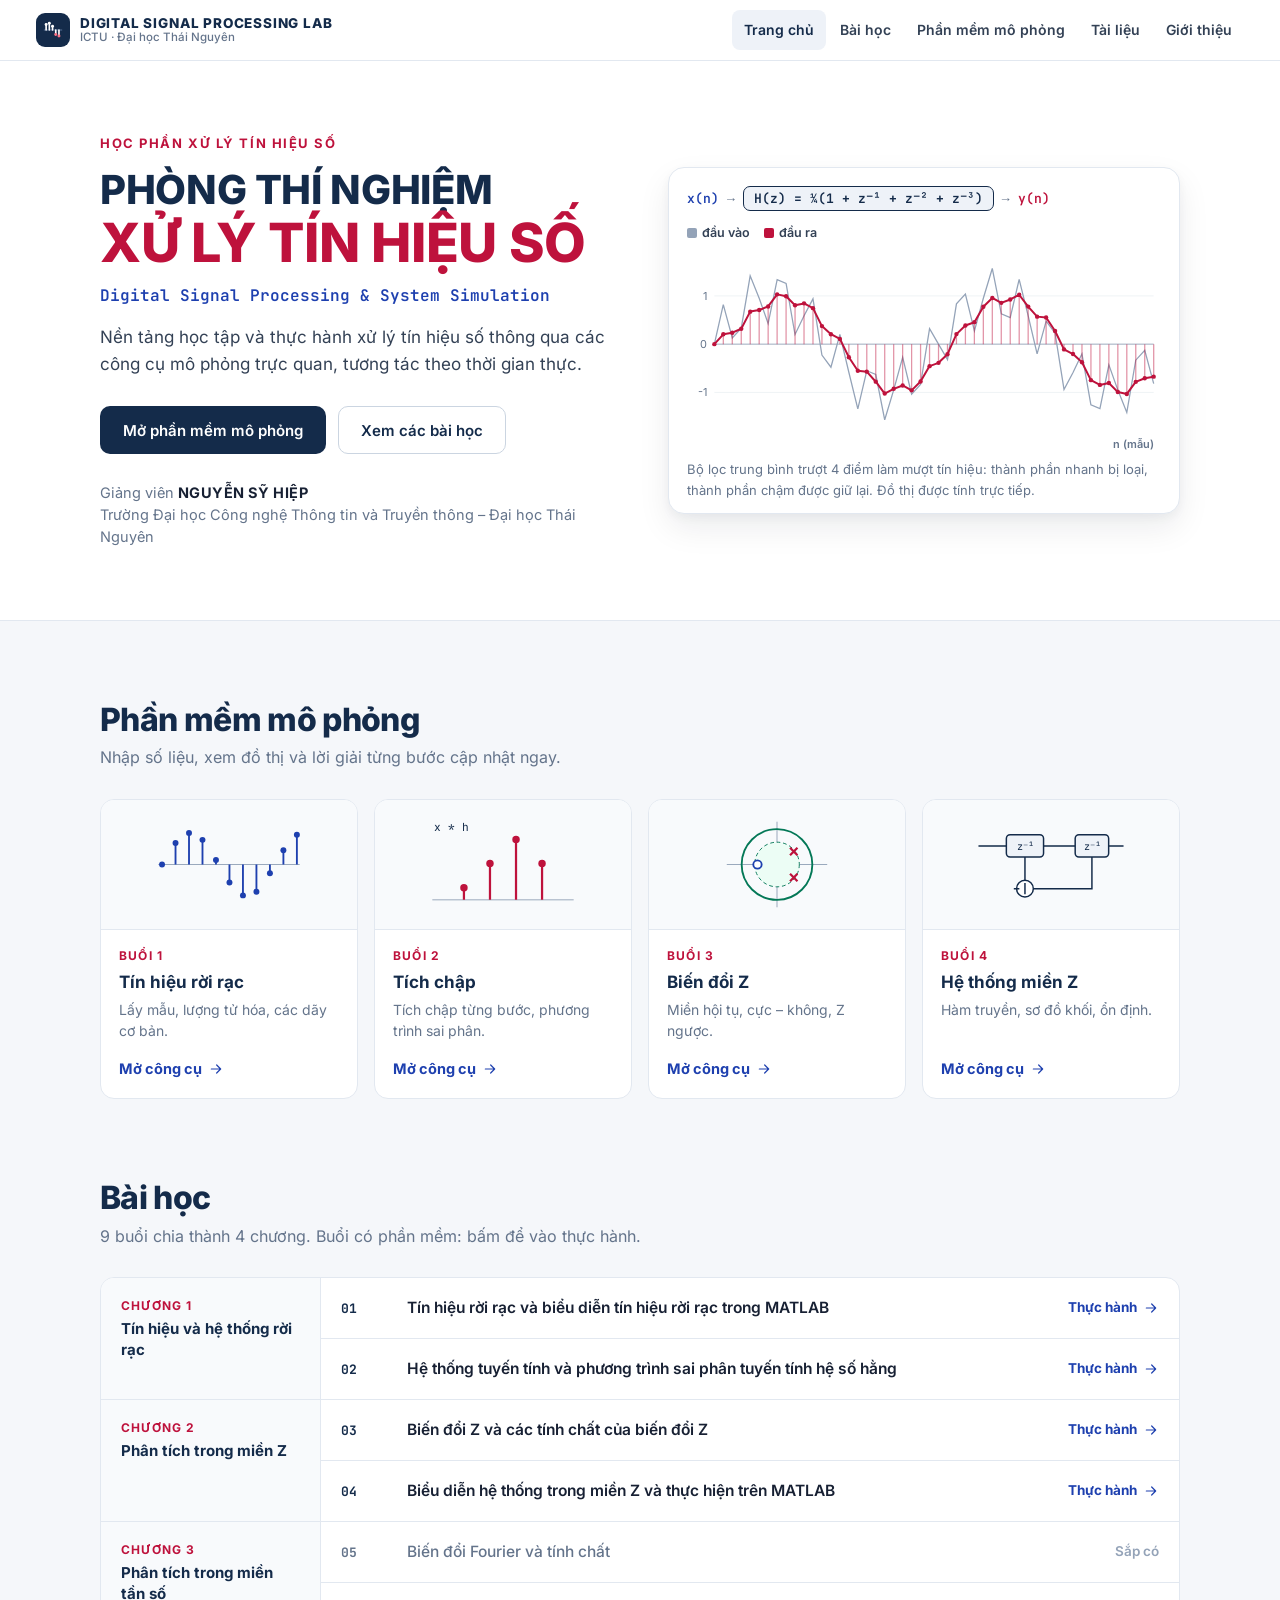
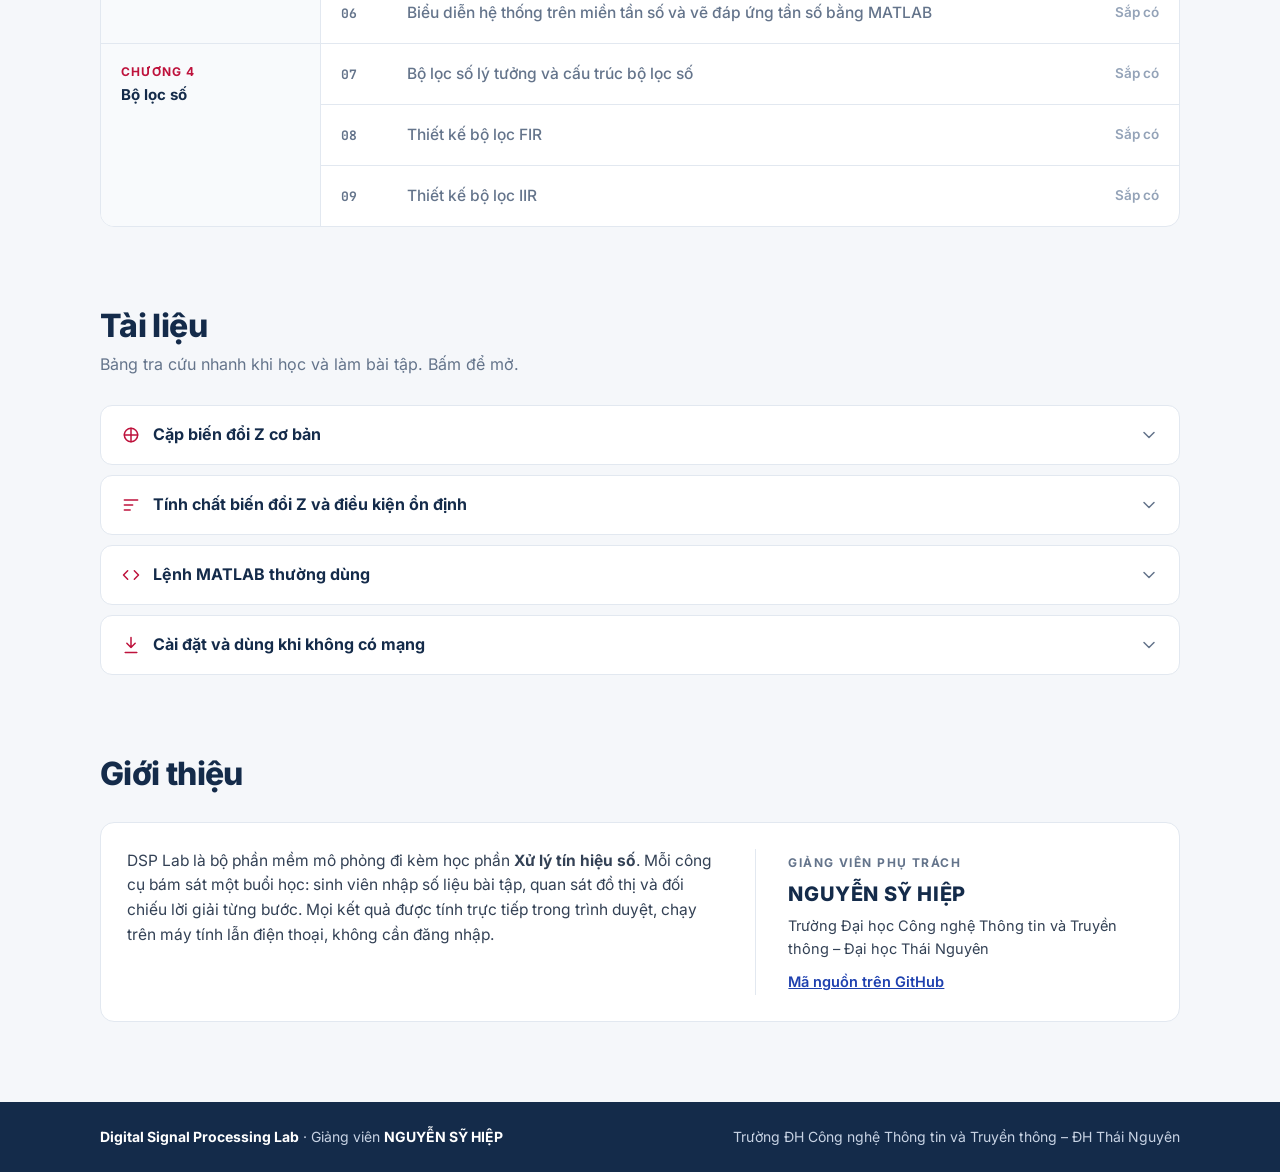
==== commit f57698ed: "Tinh gọn trang chủ: bỏ khối thống kê và truy cập nhanh, bài học dạng danh sách, tài liệu dạng sổ xuố" ====
--- a/index.html
+++ b/index.html
@@ -4,7 +4,7 @@
 <meta charset="utf-8">
 <meta name="viewport" content="width=device-width, initial-scale=1, viewport-fit=cover">
 <title>Digital Signal Processing Lab – Xử lý tín hiệu số · NGUYỄN SỸ HIỆP</title>
-<meta name="description" content="Phòng thí nghiệm Xử lý tín hiệu số: nền tảng học tập và thực hành bằng các công cụ mô phỏng tương tác. Giảng viên Nguyễn Sỹ Hiệp, Trường Đại học Công nghệ Thông tin và Truyền thông – Đại học Thái Nguyên.">
+<meta name="description" content="Phòng thí nghiệm Xử lý tín hiệu số: học và thực hành bằng các công cụ mô phỏng tương tác. Giảng viên Nguyễn Sỹ Hiệp, Trường Đại học Công nghệ Thông tin và Truyền thông – Đại học Thái Nguyên.">
 <link rel="stylesheet" href="fonts/fonts.css">
 <link rel="stylesheet" href="assets/theme.css">
 <link rel="manifest" href="manifest.webmanifest">
@@ -17,37 +17,34 @@
 <link rel="icon" type="image/png" href="icons/favicon-32.png">
 <style>
 /* =====================================================================
-   Trang chủ DSP Lab. Token, font, thanh điều hướng lấy từ assets/theme.css.
-   Bố cục: Header → Hero (máy hiện sóng mô phỏng thật) → Thống kê →
-   Bài học theo chương → Phần mềm mô phỏng → Tài liệu → Giới thiệu.
+   Trang chủ DSP Lab – bố cục tinh gọn:
+   Header → Hero → Phần mềm mô phỏng → Bài học (danh sách) → Tài liệu (sổ xuống) → Giới thiệu.
+   Token, font, thanh điều hướng lấy từ assets/theme.css.
    ===================================================================== */
 *{box-sizing:border-box}
 [hidden]{display:none!important}
 html{scroll-behavior:smooth;scroll-padding-top:72px}
 body{margin:0;font-size:16px;line-height:1.6;color:var(--ink)}
-h1,h2,h3,h4,p{margin:0}
-.wrap{max-width:1200px;margin:0 auto;padding-left:max(20px,env(safe-area-inset-left,0px));padding-right:max(20px,env(safe-area-inset-right,0px))}
+h1,h2,h3,p{margin:0}
+.wrap{max-width:1120px;margin:0 auto;padding-left:max(20px,env(safe-area-inset-left,0px));padding-right:max(20px,env(safe-area-inset-right,0px))}
 .sitebar{position:sticky;top:0}
 .ic{width:20px;height:20px;flex:none;fill:none;stroke:currentColor;stroke-width:1.8;stroke-linecap:round;stroke-linejoin:round}
 
-/* ---------- Typography ---------- */
-.over{display:inline-flex;align-items:center;gap:10px;font-size:12.5px;font-weight:700;letter-spacing:.14em;text-transform:uppercase;color:var(--red)}
-.over::before{content:"";width:22px;height:2px;background:currentColor}
-.sec-h{display:flex;flex-wrap:wrap;align-items:flex-end;justify-content:space-between;gap:16px 32px;margin-bottom:28px}
-.sec-h h2{font-size:clamp(26px,3.2vw,36px);line-height:1.2;letter-spacing:-.02em;font-weight:800;color:var(--navy);margin-top:10px}
-.sec-h p{color:var(--muted);max-width:56ch;margin-top:8px}
-section.blk{padding-block:72px 8px}
-
-/* ---------- Buttons ---------- */
-.b{display:inline-flex;align-items:center;justify-content:center;gap:8px;min-height:48px;padding:0 20px;border-radius:10px;font:600 15px var(--f-body);text-decoration:none;cursor:pointer;border:1px solid transparent;transition:background .15s,border-color .15s,box-shadow .15s,transform .15s;white-space:nowrap}
+/* Tiêu đề khối */
+section.blk{padding-block:80px 0}
+.sec-h{margin-bottom:28px}
+.sec-h h2{font-size:clamp(24px,3vw,32px);line-height:1.2;letter-spacing:-.02em;font-weight:800;color:var(--navy)}
+.sec-h p{color:var(--muted);margin-top:6px;max-width:60ch}
+
+/* Nút */
+.b{display:inline-flex;align-items:center;justify-content:center;gap:8px;min-height:48px;padding:0 22px;border-radius:10px;font:600 15px var(--f-body);text-decoration:none;border:1px solid transparent;transition:background .15s,border-color .15s,box-shadow .15s;white-space:nowrap}
 .b .ic{width:18px;height:18px}
 .b.pri{background:var(--navy);color:#fff}
-.b.pri:hover{background:var(--navy-2);box-shadow:0 6px 18px rgba(20,43,74,.25)}
+.b.pri:hover{background:var(--navy-2);box-shadow:0 6px 18px rgba(20,43,74,.22)}
 .b.out{background:#fff;color:var(--navy);border-color:var(--line-2)}
 .b.out:hover{border-color:var(--navy)}
-.b.sm{min-height:42px;padding:0 16px;font-size:14px;border-radius:9px}
-
-/* ---------- Header (menu điện thoại) ---------- */
+
+/* Menu điện thoại */
 @media (max-width:860px){
   .nav-toggle{display:grid}
   .sitebar .sitenav.home-nav{position:absolute;left:0;right:0;top:100%;flex-direction:column;align-items:stretch;gap:2px;padding:8px max(16px,env(safe-area-inset-left,0px)) 14px;background:#fff;border-bottom:1px solid var(--line);box-shadow:var(--shadow-lg);display:none}
@@ -56,200 +53,136 @@
 }
 
 /* ---------- Hero ---------- */
-.hero{background:#fff;border-bottom:1px solid var(--line);position:relative;overflow:hidden}
-.hero::before{content:"";position:absolute;inset:0;background-image:linear-gradient(var(--line) 1px,transparent 1px),linear-gradient(90deg,var(--line) 1px,transparent 1px);background-size:40px 40px;opacity:.45;-webkit-mask-image:linear-gradient(90deg,transparent,#000 55%);mask-image:linear-gradient(90deg,transparent,#000 55%);pointer-events:none}
-.hero-grid{position:relative;display:grid;grid-template-columns:minmax(0,1fr) minmax(0,1.05fr);gap:56px;align-items:center;padding-block:64px 64px}
-.hero h1{margin:18px 0 0;font-weight:800;letter-spacing:-.015em;line-height:1.1;color:var(--navy)}
-.hero h1 .l1{display:block;font-size:clamp(28px,3.6vw,44px)}
-.hero h1 .l2{display:block;font-size:clamp(34px,4.6vw,58px);color:var(--red)}
-.hero .sub{margin-top:14px;font:600 clamp(15px,1.5vw,17px) var(--f-mono);color:var(--blue);letter-spacing:-.01em}
-.hero .desc{margin-top:18px;font-size:clamp(16px,1.5vw,17.5px);color:var(--body);max-width:52ch}
+.hero{background:#fff;border-bottom:1px solid var(--line)}
+.hero-grid{display:grid;grid-template-columns:minmax(0,1fr) minmax(0,1fr);gap:56px;align-items:center;padding-block:72px}
+.hero .kick{font-size:13px;font-weight:700;letter-spacing:.12em;text-transform:uppercase;color:var(--red)}
+.hero h1{margin-top:14px;font-weight:800;letter-spacing:-.015em;line-height:1.12;color:var(--navy)}
+.hero h1 .l1{display:block;font-size:clamp(26px,3.3vw,40px)}
+.hero h1 .l2{display:block;font-size:clamp(32px,4.3vw,54px);color:var(--red)}
+.hero .sub{margin-top:12px;font:600 clamp(14px,1.4vw,16px) var(--f-mono);color:var(--blue)}
+.hero .desc{margin-top:18px;font-size:17px;color:var(--body);max-width:46ch}
 .ctas{display:flex;flex-wrap:wrap;gap:12px;margin-top:28px}
-.lect{display:flex;align-items:center;gap:14px;margin-top:32px;padding-top:24px;border-top:1px solid var(--line)}
-.lect .av{flex:none;width:44px;height:44px;border-radius:10px;background:var(--navy-tint);color:var(--navy);display:grid;place-items:center;font-weight:800;font-size:15px;border:1px solid #D5DEEC}
-.lect small{display:block;font-size:11.5px;font-weight:700;letter-spacing:.12em;text-transform:uppercase;color:var(--muted)}
-.lect b{display:block;font-size:16px;font-weight:800;letter-spacing:.04em;color:var(--ink)}
-.lect span{display:block;font-size:14px;color:var(--body)}
-
-/* Máy hiện sóng (scope) */
-.scope{background:#fff;border:1px solid var(--line);border-radius:16px;box-shadow:var(--shadow-lg);overflow:hidden}
-.scope-h{display:flex;align-items:center;justify-content:space-between;gap:12px;padding:12px 16px;border-bottom:1px solid var(--line);background:#F8FAFC}
-.scope-h b{font-size:13px;font-weight:700;color:var(--navy);letter-spacing:.02em}
-.scope-h .live{display:inline-flex;align-items:center;gap:6px;font:600 12px var(--f-mono);color:var(--green);white-space:nowrap}
-.scope-h .live::before{content:"";width:7px;height:7px;border-radius:50%;background:var(--green);box-shadow:0 0 0 3px rgba(4,120,87,.15)}
-.chain{display:flex;align-items:center;justify-content:center;gap:10px;padding:14px 16px 4px;font:600 13.5px var(--f-mono);color:var(--ink);flex-wrap:wrap}
-.chain .blkbox{border:1.5px solid var(--navy);border-radius:8px;padding:5px 12px;background:var(--navy-tint);color:var(--navy)}
+.lect{margin-top:28px;font-size:14.5px;color:var(--muted);line-height:1.5}
+.lect b{color:var(--ink);letter-spacing:.03em}
+
+/* Hình minh họa: một đồ thị tính trực tiếp */
+.scope{margin:0;background:#fff;border:1px solid var(--line);border-radius:16px;box-shadow:var(--shadow-lg);padding:18px 18px 12px}
+.scope-h{display:flex;align-items:center;justify-content:space-between;gap:12px;flex-wrap:wrap}
+.chain{display:flex;align-items:center;gap:8px;font:600 13px var(--f-mono);color:var(--ink);flex-wrap:wrap}
+.chain .blkbox{border:1.5px solid var(--navy);border-radius:7px;padding:3px 10px;background:var(--navy-tint);color:var(--navy)}
 .chain .arr{color:var(--muted)}
 .chain .xin{color:var(--blue)}.chain .yout{color:var(--red)}
-.scope-body{padding:6px 12px 4px}
-.plot-t{display:flex;justify-content:space-between;align-items:baseline;gap:10px;padding:8px 6px 0;font-size:12.5px;font-weight:600;color:var(--muted)}
-.plot-t b{color:var(--ink);font-weight:700}
-.legend{display:flex;flex-wrap:wrap;gap:4px 14px;padding:2px 6px 0;font-size:12px;color:var(--body);font-weight:600}
+.legend{display:flex;gap:14px;font-size:12.5px;color:var(--body);font-weight:600}
 .legend i{display:inline-block;width:10px;height:10px;border-radius:2px;margin-right:5px;vertical-align:-1px}
-.scope svg{display:block;width:100%;height:auto}
-.scope-ctl{display:grid;grid-template-columns:auto minmax(0,1fr) auto;gap:12px;align-items:center;padding:12px 16px;border-top:1px solid var(--line);background:#F8FAFC}
-.scope-ctl label{font-size:13px;font-weight:600;color:var(--body);white-space:nowrap}
-.scope-ctl input{width:100%;min-height:32px}
-.scope-ctl output{font:600 13px var(--f-mono);color:var(--navy);min-width:52px;text-align:right}
-.readout{display:grid;grid-template-columns:repeat(3,minmax(0,1fr));border-top:1px solid var(--line)}
-.readout div{padding:10px 14px;border-right:1px solid var(--line)}
-.readout div:last-child{border-right:0}
-.readout small{display:block;font-size:11px;font-weight:700;letter-spacing:.06em;text-transform:uppercase;color:var(--muted)}
-.readout b{font:700 15px var(--f-mono);color:var(--ink)}
-.readout b.g{color:var(--green)}.readout b.r{color:var(--red)}
-
-/* ---------- Thống kê ---------- */
-.stats{display:grid;grid-template-columns:repeat(4,minmax(0,1fr));gap:16px;margin-top:-36px;position:relative;z-index:2}
-.stat{background:#fff;border:1px solid var(--line);border-radius:14px;padding:20px;box-shadow:var(--shadow);display:flex;gap:14px;align-items:flex-start}
-.stat .si{flex:none;width:42px;height:42px;border-radius:10px;display:grid;place-items:center}
-.stat .si .ic{width:22px;height:22px}
-.stat b{display:block;font-size:28px;font-weight:800;line-height:1.1;color:var(--navy);letter-spacing:-.02em}
-.stat span{display:block;font-size:14px;color:var(--muted);margin-top:4px;line-height:1.4}
-.t-navy{background:var(--navy-tint);color:var(--navy)}.t-red{background:var(--red-tint);color:var(--red)}.t-green{background:var(--green-tint);color:var(--green)}.t-blue{background:var(--blue-tint);color:var(--blue)}
-
-/* ---------- Bài học theo chương ---------- */
-.prog{display:flex;align-items:center;gap:12px;font-size:14px;color:var(--body);font-weight:600}
-.prog .bar{width:180px;height:8px;border-radius:99px;background:var(--line);overflow:hidden}
-.prog .bar i{display:block;height:100%;width:0;border-radius:99px;background:var(--green);transition:width .9s var(--ease)}
-.chapter{margin-top:36px}
-.chapter:first-child{margin-top:0}
-.ch-h{display:flex;align-items:baseline;gap:14px;margin-bottom:14px;padding-bottom:10px;border-bottom:1px solid var(--line)}
-.ch-h .ch-no{font:700 12.5px var(--f-body);color:var(--red);letter-spacing:.08em;text-transform:uppercase;white-space:nowrap}
-.ch-h h3{font-size:18px;font-weight:700;color:var(--navy)}
-.ch-h span.cnt{margin-left:auto;font-size:13.5px;color:var(--muted);white-space:nowrap}
-.lessons{display:grid;grid-template-columns:repeat(auto-fit,minmax(300px,1fr));gap:16px;list-style:none;margin:0;padding:0}
-.lesson{background:#fff;border:1px solid var(--line);border-radius:14px;padding:20px;display:flex;flex-direction:column;gap:14px;transition:border-color .2s,box-shadow .2s,transform .2s}
-.lesson:hover{border-color:#C7D2E3;box-shadow:var(--shadow-lg);transform:translateY(-2px)}
-.lesson.soon{background:#FBFCFD}
-.ls-top{display:flex;align-items:flex-start;gap:14px}
-.ls-ic{flex:none;width:44px;height:44px;border-radius:10px;display:grid;place-items:center;background:var(--navy-tint);color:var(--navy)}
-.ls-ic .ic{width:22px;height:22px}
-.lesson.soon .ls-ic{background:var(--soft);color:var(--muted)}
-.ls-no{font:700 12px var(--f-body);color:var(--muted);letter-spacing:.1em;font-variant-numeric:tabular-nums}
-.ls-top h4{font-size:16.5px;line-height:1.35;font-weight:700;color:var(--ink);margin-top:2px}
-.ls-desc{font-size:14.5px;color:var(--body);line-height:1.55}
-.topics{display:flex;flex-wrap:wrap;gap:6px;list-style:none;margin:0;padding:0}
-.topics li{font-size:12.5px;font-weight:600;padding:3px 10px;border-radius:999px;background:var(--soft);color:var(--body);border:1px solid var(--line)}
-.ls-foot{display:flex;align-items:center;justify-content:space-between;gap:10px;margin-top:auto;padding-top:14px;border-top:1px solid var(--line);min-height:58px}
-.badge{display:inline-flex;align-items:center;gap:6px;font-size:12.5px;font-weight:700;border-radius:999px;padding:3px 10px}
-.badge .ic{width:13px;height:13px}
-.badge.ok{background:var(--green-tint);color:var(--green-ink)}
-.badge.new{background:var(--red-tint);color:var(--red-ink)}
-.badge.soon{background:var(--soft);color:var(--muted)}
-.lnk{display:inline-flex;align-items:center;gap:6px;font-size:14.5px;font-weight:700;color:var(--blue);text-decoration:none;min-height:44px;padding:0 4px}
-.lnk:hover{text-decoration:underline;text-underline-offset:3px}
-.lnk .ic{width:16px;height:16px}
+.scope svg{display:block;width:100%;height:auto;margin-top:10px}
+.scope figcaption{margin-top:6px;font-size:13px;color:var(--muted)}
 
 /* ---------- Phần mềm mô phỏng ---------- */
-.tools{display:grid;grid-template-columns:repeat(2,minmax(0,1fr));gap:20px}
-.tool{background:#fff;border:1px solid var(--line);border-radius:16px;overflow:hidden;display:grid;grid-template-columns:200px minmax(0,1fr);transition:box-shadow .2s,border-color .2s}
-.tool:hover{box-shadow:var(--shadow-lg);border-color:#C7D2E3}
-.tool .thumb{background:#F8FAFC;border-right:1px solid var(--line);display:grid;place-items:center;padding:16px}
-.tool .thumb svg{width:100%;height:auto;max-width:168px}
-.tool .tb{padding:20px 22px;display:flex;flex-direction:column;gap:10px}
-.tool .meta{font:700 12px var(--f-body);color:var(--red);letter-spacing:.06em;text-transform:uppercase}
-.tool h3{font-size:19px;font-weight:700;color:var(--navy);line-height:1.3}
-.tool p{font-size:14.5px;color:var(--body)}
-.feat{list-style:none;margin:2px 0 0;padding:0;display:grid;grid-template-columns:1fr 1fr;gap:4px 14px}
-.feat li{display:flex;gap:8px;align-items:flex-start;font-size:13.5px;color:var(--body);line-height:1.45}
-.feat li .ic{width:15px;height:15px;color:var(--green);margin-top:2px}
-.tool .act{margin-top:auto;padding-top:8px;display:flex;flex-wrap:wrap;gap:10px;align-items:center}
-.quick{margin-top:28px;background:#fff;border:1px solid var(--line);border-radius:16px;padding:20px 22px}
-.quick h3{font-size:15px;font-weight:700;color:var(--navy);margin-bottom:12px}
-.quick ul{list-style:none;margin:0;padding:0;display:grid;grid-template-columns:repeat(3,minmax(0,1fr));gap:10px}
-.quick a{display:flex;align-items:center;gap:12px;min-height:56px;padding:8px 14px;border:1px solid var(--line);border-radius:10px;text-decoration:none;color:var(--ink);font-size:14.5px;font-weight:600;line-height:1.3;transition:border-color .15s,background .15s}
-.quick a:hover{border-color:var(--navy);background:var(--navy-tint)}
-.quick a .ic{color:var(--navy)}
-.quick a small{display:block;font-size:12px;color:var(--muted);font-weight:500}
-.dev-h{margin-top:28px;font-size:12.5px;font-weight:700;letter-spacing:.12em;text-transform:uppercase;color:var(--muted)}
-.dev{margin-top:10px;display:grid;grid-template-columns:repeat(3,minmax(0,1fr));gap:12px}
-.dev div{border:1px dashed var(--line-2);border-radius:12px;padding:14px 16px;background:#FBFCFD}
-.dev b{display:block;font-size:14.5px;color:var(--ink)}
-.dev span{font-size:13px;color:var(--muted)}
-
-/* ---------- Tài liệu ---------- */
-.docs{display:grid;grid-template-columns:repeat(3,minmax(0,1fr));gap:16px}
-.doc{background:#fff;border:1px solid var(--line);border-radius:14px;padding:20px;min-width:0}
-.doc h3{display:flex;align-items:center;gap:10px;font-size:16px;font-weight:700;color:var(--navy);margin-bottom:14px}
-.doc h3 .ic{color:var(--red)}
-.ref{width:100%;border-collapse:collapse;font-size:13.5px}
-.ref th{text-align:left;font-size:11.5px;font-weight:700;letter-spacing:.06em;text-transform:uppercase;color:var(--muted);padding:0 6px 8px;border-bottom:1px solid var(--line)}
-.ref td{padding:8px 6px;border-bottom:1px solid var(--line);vertical-align:top;color:var(--body)}
+.tools{display:grid;grid-template-columns:repeat(4,minmax(0,1fr));gap:16px}
+.tool{display:flex;flex-direction:column;background:#fff;border:1px solid var(--line);border-radius:14px;overflow:hidden;text-decoration:none;color:inherit;transition:box-shadow .2s,border-color .2s,transform .2s}
+.tool:hover{box-shadow:var(--shadow-lg);border-color:#C7D2E3;transform:translateY(-2px)}
+.tool .thumb{background:#F8FAFC;border-bottom:1px solid var(--line);display:grid;place-items:center;padding:18px;height:130px}
+.tool .thumb svg{width:100%;height:100%;max-width:170px}
+.tool .tb{padding:16px 18px 18px;display:flex;flex-direction:column;gap:6px;flex:1}
+.tool .meta{font-size:12px;font-weight:700;letter-spacing:.1em;text-transform:uppercase;color:var(--red)}
+.tool h3{font-size:17px;font-weight:700;color:var(--navy);line-height:1.3}
+.tool p{font-size:14px;color:var(--muted);line-height:1.5}
+.tool .go{margin-top:auto;padding-top:10px;display:inline-flex;align-items:center;gap:6px;font-size:14.5px;font-weight:700;color:var(--blue)}
+.tool .go .ic{width:16px;height:16px;transition:transform .2s}
+.tool:hover .go .ic{transform:translateX(3px)}
+
+/* ---------- Bài học: danh sách gọn theo chương ---------- */
+.course{background:#fff;border:1px solid var(--line);border-radius:14px;overflow:hidden}
+.ch{display:grid;grid-template-columns:220px minmax(0,1fr);border-top:1px solid var(--line)}
+.ch:first-child{border-top:0}
+.ch-h{padding:18px 20px;background:#F8FAFC;border-right:1px solid var(--line)}
+.ch-h small{display:block;font-size:12px;font-weight:700;letter-spacing:.1em;text-transform:uppercase;color:var(--red)}
+.ch-h b{display:block;margin-top:4px;font-size:15px;font-weight:700;color:var(--navy);line-height:1.35}
+.ls{list-style:none;margin:0;padding:0}
+.ls li{border-top:1px solid var(--line)}
+.ls li:first-child{border-top:0}
+.ls a,.ls .row{display:grid;grid-template-columns:52px minmax(0,1fr) auto;gap:14px;align-items:center;padding:14px 20px;min-height:60px;text-decoration:none;color:inherit}
+.ls a{transition:background .15s}
+.ls a:hover{background:var(--navy-tint)}
+.ls .no{font:700 13px var(--f-mono);color:var(--muted)}
+.ls a .no{color:var(--navy)}
+.ls .t{font-size:15.5px;font-weight:600;color:var(--ink);line-height:1.4}
+.ls .row .t{color:var(--muted);font-weight:500}
+.ls .st{display:inline-flex;align-items:center;gap:6px;font-size:13.5px;font-weight:700;color:var(--blue);white-space:nowrap}
+.ls .st .ic{width:16px;height:16px}
+.ls .row .st{color:var(--gray);font-weight:600}
+
+/* ---------- Tài liệu: sổ xuống ---------- */
+.docs{display:flex;flex-direction:column;gap:10px}
+details.doc{background:#fff;border:1px solid var(--line);border-radius:12px;overflow:hidden}
+details.doc summary{list-style:none;cursor:pointer;display:flex;align-items:center;gap:12px;padding:16px 20px;min-height:58px;font-size:16px;font-weight:700;color:var(--navy)}
+details.doc summary::-webkit-details-marker{display:none}
+details.doc summary .ic{color:var(--red)}
+details.doc summary .chev{margin-left:auto;color:var(--muted);transition:transform .25s}
+details.doc[open] summary .chev{transform:rotate(180deg)}
+details.doc summary:hover{background:#F8FAFC}
+.doc-in{padding:4px 20px 20px;animation:ds-rise .3s var(--ease) both}
+.ref{width:100%;border-collapse:collapse;font-size:14px}
+.ref th{text-align:left;font-size:12px;font-weight:700;letter-spacing:.06em;text-transform:uppercase;color:var(--muted);padding:6px 10px 8px;border-bottom:1px solid var(--line)}
+.ref td{padding:9px 10px;border-bottom:1px solid var(--line);vertical-align:top;color:var(--body)}
 .ref tr:last-child td{border-bottom:0}
-.ref .m{font-family:var(--f-mono);font-size:12.5px;color:var(--ink);white-space:nowrap}
-.ref .roc{font-family:var(--f-mono);font-size:12px;color:var(--green-ink);white-space:nowrap}
-.ref code{font-family:var(--f-mono);font-size:12.5px;color:var(--blue-ink);background:var(--blue-tint);padding:1px 6px;border-radius:5px;white-space:nowrap}
-.tbl-scroll{overflow-x:auto;margin:0 -6px}
-.doc .note2{margin-top:12px;font-size:13.5px;color:var(--body);line-height:1.55}
-.doc .note2 b{color:var(--green-ink)}
-.install{display:grid;grid-template-columns:minmax(0,1fr) minmax(0,1.5fr);gap:24px;margin-top:20px;background:#fff;border:1px solid var(--line);border-radius:14px;padding:22px}
-.install h3{font-size:16px;font-weight:700;color:var(--navy);margin-bottom:8px}
-.install p{font-size:14.5px;color:var(--body)}
-.status{display:flex;gap:10px;align-items:flex-start;margin-top:14px;font-size:14px;color:var(--muted)}
+.ref .m{font-family:var(--f-mono);font-size:13px;color:var(--ink);white-space:nowrap}
+.ref .roc{font-family:var(--f-mono);font-size:13px;color:var(--green-ink);white-space:nowrap}
+.ref code{font-family:var(--f-mono);font-size:13px;color:var(--blue-ink);background:var(--blue-tint);padding:1px 6px;border-radius:5px;white-space:nowrap}
+.tbl-scroll{overflow-x:auto}
+.note2{margin-top:12px;font-size:14px;color:var(--body)}
+.note2 b{color:var(--green-ink)}
+.status{display:flex;gap:10px;align-items:flex-start;margin-bottom:14px;font-size:14px;color:var(--muted)}
 .status .dot{flex:none;width:9px;height:9px;border-radius:50%;background:var(--gray);margin-top:7px}
 .status.ok{color:var(--green-ink);font-weight:600}
-.status.ok .dot{background:var(--green);box-shadow:0 0 0 3px rgba(4,120,87,.15)}
+.status.ok .dot{background:var(--green)}
 .seg{display:inline-flex;gap:3px;border-radius:10px;padding:3px;margin-bottom:12px;flex-wrap:wrap;background:var(--soft);border:1px solid var(--line)}
 .seg button{border:0;background:transparent;border-radius:8px;padding:0 14px;min-height:40px;font:600 14px var(--f-body);color:var(--body);cursor:pointer}
 .seg button[aria-selected="true"]{background:#fff;color:var(--navy);box-shadow:var(--shadow)}
-.steps{list-style:none;margin:0;padding:0;display:flex;flex-direction:column;gap:8px;counter-reset:s}
-.steps li{counter-increment:s;display:grid;grid-template-columns:28px minmax(0,1fr);gap:12px;align-items:start;font-size:14.5px;color:var(--body)}
-.steps li::before{content:counter(s);width:26px;height:26px;border-radius:7px;background:var(--navy);color:#fff;display:grid;place-items:center;font:700 13px var(--f-mono)}
+.steps{margin:0;padding-left:22px;display:flex;flex-direction:column;gap:6px;font-size:14.5px;color:var(--body)}
 .sym{display:inline-block;border:1px solid var(--line-2);border-radius:6px;padding:0 6px;background:#fff;font-weight:700;color:var(--ink)}
-.tip{margin-top:12px;font-size:13.5px;color:var(--muted)}
 
 /* ---------- Giới thiệu ---------- */
-.about{display:grid;grid-template-columns:minmax(0,1.3fr) minmax(0,1fr);gap:20px}
-.about .box{background:#fff;border:1px solid var(--line);border-radius:14px;padding:24px}
+.about{background:#fff;border:1px solid var(--line);border-radius:14px;padding:26px;display:grid;grid-template-columns:minmax(0,1.5fr) minmax(0,1fr);gap:32px}
 .about p{color:var(--body);font-size:15.5px}
-.about p+p{margin-top:12px}
-.princ{list-style:none;margin:18px 0 0;padding:0;display:grid;gap:12px}
-.princ li{display:flex;gap:12px;align-items:flex-start;font-size:14.5px;color:var(--body)}
-.princ li .ic{color:var(--green);margin-top:2px}
-.princ b{color:var(--ink)}
-.person small{font-size:11.5px;font-weight:700;letter-spacing:.12em;text-transform:uppercase;color:var(--muted)}
-.person h3{font-size:22px;font-weight:800;letter-spacing:.03em;color:var(--navy);margin-top:6px}
-.person .org{margin-top:6px;font-size:15px;color:var(--body)}
-.person dl{margin:18px 0 0;display:grid;grid-template-columns:auto minmax(0,1fr);gap:8px 14px;font-size:14.5px}
-.person dt{color:var(--muted);font-weight:600}
-.person dd{margin:0;color:var(--ink);overflow-wrap:anywhere}
-.person a{color:var(--blue);font-weight:600}
+.about .person{border-left:1px solid var(--line);padding-left:32px}
+.person small{font-size:12px;font-weight:700;letter-spacing:.12em;text-transform:uppercase;color:var(--muted)}
+.person h3{font-size:20px;font-weight:800;letter-spacing:.03em;color:var(--navy);margin-top:4px}
+.person p{margin-top:4px;font-size:14.5px}
+.person a{display:inline-block;margin-top:10px;color:var(--blue);font-weight:600;font-size:14.5px}
 
 footer{margin-top:80px;background:var(--navy);color:#C8D3E4}
-footer .wrap{display:flex;flex-wrap:wrap;gap:10px 28px;justify-content:space-between;align-items:center;padding-block:26px calc(26px + env(safe-area-inset-bottom,0px));font-size:14px}
+footer .wrap{display:flex;flex-wrap:wrap;gap:8px 28px;justify-content:space-between;padding-block:24px calc(24px + env(safe-area-inset-bottom,0px));font-size:14px}
 footer b{color:#fff}
 
 /* ---------- Responsive ---------- */
-@media (max-width:1080px){
+@media (max-width:1000px){
+  .tools{grid-template-columns:repeat(2,minmax(0,1fr))}
+}
+@media (max-width:900px){
+  .hero-grid{grid-template-columns:minmax(0,1fr);gap:36px;padding-block:44px 52px}
+  .ch{grid-template-columns:minmax(0,1fr)}
+  .ch-h{border-right:0;border-bottom:1px solid var(--line);padding:12px 20px}
+  .ch-h b{display:inline;margin-left:8px}
+  .ch-h small{display:inline}
+  .about{grid-template-columns:minmax(0,1fr);gap:20px}
+  .about .person{border-left:0;padding-left:0;border-top:1px solid var(--line);padding-top:20px}
+}
+@media (max-width:600px){
+  .wrap{padding-left:max(16px,env(safe-area-inset-left,0px));padding-right:max(16px,env(safe-area-inset-right,0px))}
+  section.blk{padding-block:56px 0}
   .tools{grid-template-columns:minmax(0,1fr)}
-  .docs{grid-template-columns:repeat(2,minmax(0,1fr))}
-}
-@media (max-width:960px){
-  .hero-grid{grid-template-columns:minmax(0,1fr);gap:36px;padding-block:44px 64px}
-  .stats{grid-template-columns:repeat(2,minmax(0,1fr))}
-  .quick ul,.dev{grid-template-columns:repeat(2,minmax(0,1fr))}
-  .about,.install{grid-template-columns:minmax(0,1fr)}
-}
-@media (max-width:640px){
-  .wrap{padding-left:max(16px,env(safe-area-inset-left,0px));padding-right:max(16px,env(safe-area-inset-right,0px))}
-  section.blk{padding-block:52px 4px}
-  .stats{gap:10px;margin-top:-28px}
-  .stat{padding:14px;gap:10px;flex-direction:column}
-  .stat b{font-size:24px}
-  .lessons{grid-template-columns:minmax(0,1fr)}
-  .tool{grid-template-columns:minmax(0,1fr)}
-  .tool .thumb{border-right:0;border-bottom:1px solid var(--line);padding:14px}
-  .tool .thumb svg{max-width:150px}
-  .feat{grid-template-columns:minmax(0,1fr)}
-  .tool .act .b{flex:1 1 100%}
-  .quick ul,.dev,.docs{grid-template-columns:minmax(0,1fr)}
+  .tool{flex-direction:row}
+  .tool .thumb{width:110px;height:auto;flex:none;border-bottom:0;border-right:1px solid var(--line);padding:12px}
   .ctas .b{flex:1 1 100%}
-  .ch-h{flex-wrap:wrap;gap:4px 12px}
-  .ch-h span.cnt{margin-left:0;width:100%}
-  .readout div{padding:8px 10px}
-  .readout b{font-size:13.5px}
-  .scope-ctl{grid-template-columns:minmax(0,1fr) auto}
-  .scope-ctl label{grid-column:1/-1;white-space:normal}
+  .ls a,.ls .row{grid-template-columns:36px minmax(0,1fr) auto;gap:10px;padding:12px 16px}
+  .ls .st span{display:none}
+  .ch-h{padding:12px 16px}
+  details.doc summary{padding:14px 16px}
+  .doc-in{padding:4px 16px 18px}
+  .about{padding:20px}
+  .chain{font-size:11.5px;gap:5px}
+  .chain .blkbox{padding:2px 7px}
 }
 </style>
 </head>
@@ -270,90 +203,46 @@
 <section class="hero" id="top">
   <div class="wrap hero-grid">
     <div>
-      <span class="over">Học phần Xử lý tín hiệu số · ICTU</span>
+      <p class="kick">Học phần Xử lý tín hiệu số</p>
       <h1><span class="l1">PHÒNG THÍ NGHIỆM</span><span class="l2">XỬ LÝ TÍN HIỆU SỐ</span></h1>
       <p class="sub">Digital Signal Processing &amp; System Simulation</p>
       <p class="desc">Nền tảng học tập và thực hành xử lý tín hiệu số thông qua các công cụ mô phỏng trực quan, tương tác theo thời gian thực.</p>
       <div class="ctas">
-        <a class="b pri" href="#phan-mem"><svg class="ic" viewBox="0 0 24 24" aria-hidden="true"><path d="M3 12h4l3-8 4 16 3-8h4"/></svg>Mở phần mềm mô phỏng</a>
-        <a class="b out" href="#bai-hoc">Xem lộ trình 9 bài học</a>
+        <a class="b pri" href="#phan-mem">Mở phần mềm mô phỏng</a>
+        <a class="b out" href="#bai-hoc">Xem các bài học</a>
       </div>
-      <div class="lect">
-        <span class="av" aria-hidden="true">SH</span>
-        <div><small>Giảng viên</small><b>NGUYỄN SỸ HIỆP</b><span>Trường Đại học Công nghệ Thông tin và Truyền thông – Đại học Thái Nguyên</span></div>
+      <p class="lect">Giảng viên <b>NGUYỄN SỸ HIỆP</b><br>Trường Đại học Công nghệ Thông tin và Truyền thông – Đại học Thái Nguyên</p>
+    </div>
+
+    <figure class="scope">
+      <div class="scope-h">
+        <div class="chain" aria-hidden="true"><span class="xin">x(n)</span><span class="arr">→</span><span class="blkbox">H(z) = ¼(1 + z⁻¹ + z⁻² + z⁻³)</span><span class="arr">→</span><span class="yout">y(n)</span></div>
+        <div class="legend"><span><i style="background:#94A3B8"></i>đầu vào</span><span><i style="background:#BE123C"></i>đầu ra</span></div>
       </div>
-    </div>
-
-    <figure class="scope" aria-labelledby="scopeCap" style="margin:0">
-      <div class="scope-h"><b id="scopeCap">Mô phỏng: bộ lọc trung bình trượt 4 điểm</b><span class="live">tính trực tiếp</span></div>
-      <div class="chain" aria-hidden="true"><span class="xin">x(n)</span><span class="arr">→</span><span class="blkbox">H(z) = ¼(1 + z⁻¹ + z⁻² + z⁻³)</span><span class="arr">→</span><span class="yout">y(n)</span></div>
-      <div class="scope-body">
-        <div class="plot-t"><span><b>Miền thời gian</b> · x(n) = sin(2π·0,04n) + 0,6·sin(2π·f₂n)</span></div>
-        <div class="legend"><span><i style="background:#1E40AF"></i>x(n) đầu vào</span><span><i style="background:#BE123C"></i>y(n) đầu ra</span></div>
-        <svg id="pT" viewBox="0 0 560 190" role="img" aria-label="Đồ thị x(n) và y(n) theo n"></svg>
-        <div class="plot-t"><span><b>Miền tần số</b> · biên độ phổ DFT, N = 50 mẫu</span></div>
-        <svg id="pF" viewBox="0 0 560 170" role="img" aria-label="Phổ biên độ của x(n) và y(n)"></svg>
-      </div>
-      <div class="scope-ctl">
-        <label for="f2">Tần số thành phần nhanh f₂ (chu kỳ/mẫu)</label>
-        <input type="range" id="f2" min="0.1" max="0.48" step="0.02" value="0.3">
-        <output id="f2o" for="f2">0,30</output>
-      </div>
-      <div class="readout">
-        <div><small>|H| tại 0,04</small><b class="g" id="rH1">–</b></div>
-        <div><small>|H| tại f₂</small><b class="r" id="rH2">–</b></div>
-        <div><small>Năng lượng y / x</small><b id="rE">–</b></div>
-      </div>
+      <svg id="pT" viewBox="0 0 520 220" role="img" aria-label="Tín hiệu đầu vào có nhiễu và tín hiệu đầu ra sau bộ lọc trung bình trượt"></svg>
+      <figcaption>Bộ lọc trung bình trượt 4 điểm làm mượt tín hiệu: thành phần nhanh bị loại, thành phần chậm được giữ lại. Đồ thị được tính trực tiếp.</figcaption>
     </figure>
   </div>
 </section>
 
-<div class="wrap">
-  <div class="stats" aria-label="Thống kê nền tảng">
-    <div class="stat"><span class="si t-navy"><svg class="ic" viewBox="0 0 24 24" aria-hidden="true"><path d="M4 19.5V5a2 2 0 0 1 2-2h13v16H6a2 2 0 0 0-2 2"/><path d="M8 7h7M8 11h5"/></svg></span><div><b>9</b><span>bài học theo đề cương</span></div></div>
-    <div class="stat"><span class="si t-red"><svg class="ic" viewBox="0 0 24 24" aria-hidden="true"><rect x="3" y="4" width="18" height="14" rx="2"/><path d="M7 14l3-4 3 2 4-5M8 21h8"/></svg></span><div><b id="stTools">4</b><span>phần mềm mô phỏng</span></div></div>
-    <div class="stat"><span class="si t-blue"><svg class="ic" viewBox="0 0 24 24" aria-hidden="true"><path d="M12 3l9 5-9 5-9-5 9-5z"/><path d="M3 13l9 5 9-5"/></svg></span><div><b>4</b><span>chương kiến thức</span></div></div>
-    <div class="stat"><span class="si t-green"><svg class="ic" viewBox="0 0 24 24" aria-hidden="true"><path d="M12 3v12M7 10l5 5 5-5"/><path d="M5 21h14"/></svg></span><div><b>Offline</b><span>cài như ứng dụng, chạy không cần mạng</span></div></div>
-  </div>
-</div>
-
 <main>
+  <section class="blk wrap" id="phan-mem">
+    <div class="sec-h"><h2>Phần mềm mô phỏng</h2><p>Nhập số liệu, xem đồ thị và lời giải từng bước cập nhật ngay.</p></div>
+    <div class="tools" id="tools"></div>
+  </section>
+
   <section class="blk wrap" id="bai-hoc">
-    <div class="sec-h">
-      <div><span class="over">Lộ trình học phần</span><h2>Bài học theo chương</h2><p>Chín buổi đi từ dãy số rời rạc đến thiết kế bộ lọc số. Buổi nào có phần mềm thì vào thực hành ngay từ thẻ bài học.</p></div>
-      <div class="prog"><span id="progT">4/9 bài đã có phần mềm</span><span class="bar"><i id="progBar"></i></span></div>
-    </div>
-    <div id="chapters"></div>
+    <div class="sec-h"><h2>Bài học</h2><p>9 buổi chia thành 4 chương. Buổi có phần mềm: bấm để vào thực hành.</p></div>
+    <div class="course" id="course"></div>
   </section>
 
-  <section class="blk wrap" id="phan-mem">
-    <div class="sec-h">
-      <div><span class="over">Công cụ thực hành</span><h2>Phần mềm mô phỏng</h2><p>Nhập số liệu, kéo thanh trượt, xem đồ thị và lời giải từng bước cập nhật ngay. Mọi phép tính chạy trực tiếp trong trình duyệt.</p></div>
-    </div>
-    <div class="tools" id="tools"></div>
-
-    <div class="quick">
-      <h3>Truy cập nhanh các chức năng</h3>
-      <ul id="quick"></ul>
-    </div>
-
-    <p class="dev-h">Đang phát triển</p>
-    <div class="dev">
-      <div><b>Biến đổi Fourier rời rạc</b><span>Phổ biên độ, phổ pha · Buổi 5</span></div>
-      <div><b>Đáp ứng tần số</b><span>H(e^jω), vẽ đáp ứng như freqz · Buổi 6</span></div>
-      <div><b>Thiết kế bộ lọc FIR, IIR</b><span>Cửa sổ, biến đổi song tuyến · Buổi 7–9</span></div>
-    </div>
-  </section>
-
   <section class="blk wrap" id="tai-lieu">
-    <div class="sec-h">
-      <div><span class="over">Tra cứu</span><h2>Tài liệu</h2><p>Bảng tra cứu nhanh dùng trong giờ học và khi làm bài tập.</p></div>
-    </div>
+    <div class="sec-h"><h2>Tài liệu</h2><p>Bảng tra cứu nhanh khi học và làm bài tập. Bấm để mở.</p></div>
     <div class="docs">
-      <div class="doc">
-        <h3><svg class="ic" viewBox="0 0 24 24" aria-hidden="true"><circle cx="12" cy="12" r="8"/><path d="M12 4v16M4 12h16"/></svg>Cặp biến đổi Z cơ bản</h3>
-        <div class="tbl-scroll"><table class="ref">
-          <thead><tr><th>x(n)</th><th>X(z)</th><th>ROC</th></tr></thead>
+      <details class="doc">
+        <summary><svg class="ic" viewBox="0 0 24 24" aria-hidden="true"><circle cx="12" cy="12" r="8"/><path d="M12 4v16M4 12h16"/></svg>Cặp biến đổi Z cơ bản<svg class="ic chev" viewBox="0 0 24 24" aria-hidden="true"><path d="M6 9l6 6 6-6"/></svg></summary>
+        <div class="doc-in"><div class="tbl-scroll"><table class="ref">
+          <thead><tr><th>x(n)</th><th>X(z)</th><th>Miền hội tụ</th></tr></thead>
           <tbody>
             <tr><td class="m">δ(n)</td><td class="m">1</td><td class="roc">mọi z</td></tr>
             <tr><td class="m">u(n)</td><td class="m">1/(1 − z⁻¹)</td><td class="roc">|z| &gt; 1</td></tr>
@@ -361,11 +250,11 @@
             <tr><td class="m">−aⁿu(−n−1)</td><td class="m">1/(1 − az⁻¹)</td><td class="roc">|z| &lt; |a|</td></tr>
             <tr><td class="m">n·aⁿu(n)</td><td class="m">az⁻¹/(1 − az⁻¹)²</td><td class="roc">|z| &gt; |a|</td></tr>
           </tbody>
-        </table></div>
-      </div>
-      <div class="doc">
-        <h3><svg class="ic" viewBox="0 0 24 24" aria-hidden="true"><path d="M4 6h16M4 12h10M4 18h7"/></svg>Tính chất và ổn định</h3>
-        <div class="tbl-scroll"><table class="ref">
+        </table></div></div>
+      </details>
+      <details class="doc">
+        <summary><svg class="ic" viewBox="0 0 24 24" aria-hidden="true"><path d="M4 6h16M4 12h10M4 18h7"/></svg>Tính chất biến đổi Z và điều kiện ổn định<svg class="ic chev" viewBox="0 0 24 24" aria-hidden="true"><path d="M6 9l6 6 6-6"/></svg></summary>
+        <div class="doc-in"><div class="tbl-scroll"><table class="ref">
           <thead><tr><th>Miền n</th><th>Miền z</th></tr></thead>
           <tbody>
             <tr><td class="m">x(n − k)</td><td class="m">z⁻ᵏ·X(z)</td></tr>
@@ -374,232 +263,155 @@
             <tr><td class="m">n·x(n)</td><td class="m">−z·dX(z)/dz</td></tr>
           </tbody>
         </table></div>
-        <p class="note2"><b>Ổn định (hệ nhân quả):</b> mọi điểm cực nằm trong vòng tròn đơn vị, |pᵢ| &lt; 1. Với mẫu bậc 2 dạng 1 + a₁z⁻¹ + a₂z⁻²: <span style="font-family:var(--f-mono);font-size:12.5px;white-space:nowrap">|a₂| &lt; 1</span> và <span style="font-family:var(--f-mono);font-size:12.5px;white-space:nowrap">|a₁| &lt; 1 + a₂</span>.</p>
-      </div>
-      <div class="doc">
-        <h3><svg class="ic" viewBox="0 0 24 24" aria-hidden="true"><path d="M8 7l-5 5 5 5M16 7l5 5-5 5"/></svg>Lệnh MATLAB thường dùng</h3>
-        <div class="tbl-scroll"><table class="ref">
+        <p class="note2"><b>Ổn định (hệ nhân quả):</b> mọi điểm cực nằm trong vòng tròn đơn vị, |pᵢ| &lt; 1. Với mẫu bậc 2 dạng 1 + a₁z⁻¹ + a₂z⁻²: |a₂| &lt; 1 và |a₁| &lt; 1 + a₂.</p></div>
+      </details>
+      <details class="doc">
+        <summary><svg class="ic" viewBox="0 0 24 24" aria-hidden="true"><path d="M8 7l-5 5 5 5M16 7l5 5-5 5"/></svg>Lệnh MATLAB thường dùng<svg class="ic chev" viewBox="0 0 24 24" aria-hidden="true"><path d="M6 9l6 6 6-6"/></svg></summary>
+        <div class="doc-in"><div class="tbl-scroll"><table class="ref">
           <thead><tr><th>Lệnh</th><th>Công dụng</th></tr></thead>
           <tbody>
             <tr><td><code>stem(n, x)</code></td><td>Vẽ dãy rời rạc</td></tr>
             <tr><td><code>conv(x, h)</code></td><td>Tích chập hai dãy</td></tr>
-            <tr><td><code>filter(b, a, x)</code></td><td>Đầu ra theo PT sai phân</td></tr>
+            <tr><td><code>filter(b, a, x)</code></td><td>Đầu ra theo phương trình sai phân</td></tr>
             <tr><td><code>impz(b, a, N)</code></td><td>Đáp ứng xung h(n)</td></tr>
             <tr><td><code>roots(a)</code></td><td>Điểm cực (nghiệm mẫu số)</td></tr>
             <tr><td><code>zplane(b, a)</code></td><td>Đồ thị cực – không</td></tr>
             <tr><td><code>residuez(b, a)</code></td><td>Phân thức tối giản cho Z ngược</td></tr>
           </tbody>
-        </table></div>
-      </div>
-    </div>
-
-    <div class="install" id="cai-dat">
-      <div>
-        <h3>Cài đặt và dùng offline</h3>
-        <p>Mở trang một lần khi có mạng, phần mềm được lưu vào máy. Sau đó dùng được cả khi mất mạng, kể cả trong phòng học không có Wi-Fi.</p>
-        <div class="status" id="status" role="status"><span class="dot"></span><span id="status-t">Đang kiểm tra khả năng dùng offline…</span></div>
-      </div>
-      <div>
-        <div class="seg" role="tablist" aria-label="Chọn thiết bị">
-          <button role="tab" id="t-ios" aria-selected="true" aria-controls="p-ios">iPhone, iPad</button>
-          <button role="tab" id="t-and" aria-selected="false" aria-controls="p-and">Android</button>
-          <button role="tab" id="t-pc" aria-selected="false" aria-controls="p-pc">Máy tính</button>
+        </table></div></div>
+      </details>
+      <details class="doc" id="cai-dat">
+        <summary><svg class="ic" viewBox="0 0 24 24" aria-hidden="true"><path d="M12 3v12M7 10l5 5 5-5"/><path d="M5 21h14"/></svg>Cài đặt và dùng khi không có mạng<svg class="ic chev" viewBox="0 0 24 24" aria-hidden="true"><path d="M6 9l6 6 6-6"/></svg></summary>
+        <div class="doc-in">
+          <div class="status" id="status" role="status"><span class="dot"></span><span id="status-t">Đang kiểm tra khả năng dùng offline…</span></div>
+          <div class="seg" role="tablist" aria-label="Chọn thiết bị">
+            <button role="tab" id="t-ios" aria-selected="true" aria-controls="p-ios">iPhone, iPad</button>
+            <button role="tab" id="t-and" aria-selected="false" aria-controls="p-and">Android</button>
+            <button role="tab" id="t-pc" aria-selected="false" aria-controls="p-pc">Máy tính</button>
+          </div>
+          <ol class="steps" id="p-ios" role="tabpanel" aria-labelledby="t-ios">
+            <li>Mở trang này bằng <b>Safari</b> khi có mạng.</li>
+            <li>Bấm <b>Chia sẻ</b> <span class="sym">⬆︎</span>, chọn <b>Thêm vào MH chính</b>, bấm <b>Thêm</b>.</li>
+            <li>Mở biểu tượng <b>DSP Lab</b> một lần khi còn mạng; từ lần sau dùng được offline.</li>
+          </ol>
+          <ol class="steps" id="p-and" role="tabpanel" aria-labelledby="t-and" hidden>
+            <li>Mở trang này bằng <b>Chrome</b> khi có mạng.</li>
+            <li>Bấm <span class="sym">⋮</span>, chọn <b>Cài đặt ứng dụng</b> hoặc <b>Thêm vào màn hình chính</b>.</li>
+            <li>Mở biểu tượng một lần khi còn mạng; sau đó dùng offline.</li>
+          </ol>
+          <ol class="steps" id="p-pc" role="tabpanel" aria-labelledby="t-pc" hidden>
+            <li>Mở trang này bằng Chrome hoặc Edge một lần khi có mạng.</li>
+            <li>Muốn có biểu tượng riêng: bấm biểu tượng <b>Cài đặt</b> ở cuối thanh địa chỉ.</li>
+          </ol>
         </div>
-        <ol class="steps" id="p-ios" role="tabpanel" aria-labelledby="t-ios">
-          <li><div>Mở trang này bằng <b>Safari</b> khi có mạng.</div></li>
-          <li><div>Bấm nút <b>Chia sẻ</b> <span class="sym">⬆︎</span>, chọn <b>Thêm vào MH chính</b>, rồi bấm <b>Thêm</b>.</div></li>
-          <li><div>Mở biểu tượng <b>DSP Lab</b> một lần khi còn mạng. Từ lần sau dùng được offline.</div></li>
-        </ol>
-        <ol class="steps" id="p-and" role="tabpanel" aria-labelledby="t-and" hidden>
-          <li><div>Mở trang này bằng <b>Chrome</b> khi có mạng.</div></li>
-          <li><div>Bấm <span class="sym">⋮</span>, chọn <b>Cài đặt ứng dụng</b> hoặc <b>Thêm vào màn hình chính</b>.</div></li>
-          <li><div>Mở biểu tượng một lần khi còn mạng. Sau đó dùng offline.</div></li>
-        </ol>
-        <ol class="steps" id="p-pc" role="tabpanel" aria-labelledby="t-pc" hidden>
-          <li><div>Mở trang này bằng Chrome hoặc Edge một lần khi có mạng.</div></li>
-          <li><div>Muốn có biểu tượng riêng: bấm biểu tượng <b>Cài đặt</b> ở cuối thanh địa chỉ.</div></li>
-        </ol>
-        <p class="tip">Nếu mở link trong Zalo hoặc Messenger, bấm <span class="sym">⋯</span> và chọn <b>Mở bằng trình duyệt</b> trước khi cài.</p>
-      </div>
+      </details>
     </div>
   </section>
 
   <section class="blk wrap" id="gioi-thieu">
-    <div class="sec-h"><div><span class="over">Về nền tảng</span><h2>Giới thiệu</h2></div></div>
+    <div class="sec-h"><h2>Giới thiệu</h2></div>
     <div class="about">
-      <div class="box">
-        <p>DSP Lab là bộ phần mềm mô phỏng đi kèm học phần <b>Xử lý tín hiệu số</b>. Mỗi công cụ bám sát nội dung một buổi học: sinh viên nhập số liệu của bài tập, quan sát đồ thị, sơ đồ và đối chiếu lời giải từng bước với cách giải trên lớp.</p>
-        <p>Kết quả được tính trực tiếp từ công thức trong bài giảng và có dòng kiểm tra lại (ví dụ đối chiếu nghiệm phương trình sai phân với phép đệ quy), giúp người học tự kiểm tra bài làm.</p>
-        <ul class="princ">
-          <li><svg class="ic" viewBox="0 0 24 24" aria-hidden="true"><path d="M20 6L9 17l-5-5"/></svg><span><b>Tính toán thật.</b> Mọi đồ thị vẽ từ dữ liệu người dùng nhập, không dùng hình minh họa cố định.</span></li>
-          <li><svg class="ic" viewBox="0 0 24 24" aria-hidden="true"><path d="M20 6L9 17l-5-5"/></svg><span><b>Chạy mọi thiết bị.</b> Máy tính, máy tính bảng và điện thoại; không cần cài phần mềm riêng.</span></li>
-          <li><svg class="ic" viewBox="0 0 24 24" aria-hidden="true"><path d="M20 6L9 17l-5-5"/></svg><span><b>Không thu thập dữ liệu.</b> Không đăng nhập, không theo dõi người dùng.</span></li>
-        </ul>
-      </div>
-      <div class="box person">
+      <p>DSP Lab là bộ phần mềm mô phỏng đi kèm học phần <b>Xử lý tín hiệu số</b>. Mỗi công cụ bám sát một buổi học: sinh viên nhập số liệu bài tập, quan sát đồ thị và đối chiếu lời giải từng bước. Mọi kết quả được tính trực tiếp trong trình duyệt, chạy trên máy tính lẫn điện thoại, không cần đăng nhập.</p>
+      <div class="person">
         <small>Giảng viên phụ trách</small>
         <h3>NGUYỄN SỸ HIỆP</h3>
-        <p class="org">Trường Đại học Công nghệ Thông tin và Truyền thông – Đại học Thái Nguyên</p>
-        <dl>
-          <dt>Học phần</dt><dd>Xử lý tín hiệu số</dd>
-          <dt>Thời lượng</dt><dd>9 buổi</dd>
-          <dt>Mã nguồn</dt><dd><a href="https://github.com/nshiep-tech/xlths" rel="noopener">github.com/nshiep-tech/xlths</a></dd>
-        </dl>
+        <p>Trường Đại học Công nghệ Thông tin và Truyền thông – Đại học Thái Nguyên</p>
+        <a href="https://github.com/nshiep-tech/xlths" rel="noopener">Mã nguồn trên GitHub</a>
       </div>
     </div>
   </section>
 </main>
 
-<footer><div class="wrap"><span><b>Digital Signal Processing Lab</b> · Giảng viên <b>NGUYỄN SỸ HIỆP</b></span><span>Trường Đại học Công nghệ Thông tin và Truyền thông – Đại học Thái Nguyên</span></div></footer>
+<footer><div class="wrap"><span><b>Digital Signal Processing Lab</b> · Giảng viên <b>NGUYỄN SỸ HIỆP</b></span><span>Trường ĐH Công nghệ Thông tin và Truyền thông – ĐH Thái Nguyên</span></div></footer>
 
 <script>
 (function(){
   "use strict";
   var $ = function(id){ return document.getElementById(id); };
-  var NS = 'http://www.w3.org/2000/svg';
   function ic(d){ return '<svg class="ic" viewBox="0 0 24 24" aria-hidden="true">' + d + '</svg>'; }
-  var I = {
-    wave: '<path d="M2 12h3l2-6 3 12 3-9 2 6 2-3h5"/>',
-    conv: '<path d="M4 18V8M8 18V5M12 18v-7M16 18V9M20 18v-4"/><path d="M3 21h18"/>',
-    z: '<circle cx="12" cy="12" r="8"/><path d="M12 2v20M2 12h20"/><path d="M8.5 8.5l2 2M10.5 8.5l-2 2"/>',
-    sys: '<rect x="8" y="8" width="8" height="8" rx="1.5"/><path d="M2 12h6M16 12h6M19 9l3 3-3 3"/>',
-    four: '<path d="M4 20V10M8 20V4M12 20v-8M16 20v-5M20 20v-2"/>',
-    freq: '<path d="M3 17c3 0 4-10 7-10s3 10 5 10 3-6 6-6"/><path d="M3 21h18"/>',
-    filt: '<path d="M3 4h18l-7 9v6l-4 2v-8L3 4z"/>',
-    fir: '<path d="M3 18h4l3-12 4 12 3-6h4"/>',
-    iir: '<path d="M3 12a9 9 0 1 0 3-6.7"/><path d="M3 4v4h4"/>',
-    arrow: '<path d="M5 12h14M13 6l6 6-6 6"/>',
-    check: '<path d="M20 6L9 17l-5-5"/>'
-  };
-
-  /* ---------- Menu điện thoại ---------- */
+  var ARROW = ic('<path d="M5 12h14M13 6l6 6-6 6"/>');
+
+  /* ---------- Menu điện thoại + đánh dấu mục đang xem ---------- */
   var hdr = $('hdr'), navBtn = $('navBtn');
   function closeNav(){ hdr.classList.remove('open'); navBtn.setAttribute('aria-expanded', 'false'); navBtn.setAttribute('aria-label', 'Mở menu'); }
   navBtn.addEventListener('click', function(){ var o = hdr.classList.toggle('open'); navBtn.setAttribute('aria-expanded', String(o)); navBtn.setAttribute('aria-label', o ? 'Đóng menu' : 'Mở menu'); });
   $('nav').addEventListener('click', function(e){ if (e.target.closest('a')) closeNav(); });
   document.addEventListener('keydown', function(e){ if (e.key === 'Escape') closeNav(); });
-  // Đánh dấu mục menu theo vị trí cuộn
   var links = [].slice.call(document.querySelectorAll('#nav a'));
   if ('IntersectionObserver' in window){
     var io = new IntersectionObserver(function(es){ es.forEach(function(e){ if (e.isIntersecting){ var id = '#' + e.target.id; links.forEach(function(a){ if (a.getAttribute('href') === id) a.setAttribute('aria-current', 'page'); else a.removeAttribute('aria-current'); }); } }); }, {rootMargin: '-45% 0px -50% 0px'});
-    ['top', 'bai-hoc', 'phan-mem', 'tai-lieu', 'gioi-thieu'].forEach(function(id){ io.observe($(id)); });
+    ['top', 'phan-mem', 'bai-hoc', 'tai-lieu', 'gioi-thieu'].forEach(function(id){ io.observe($(id)); });
   }
 
-  /* ---------- Dữ liệu bài học (9 buổi, 4 chương) ---------- */
+  /* ---------- Phần mềm mô phỏng (4 công cụ) ---------- */
+  var mono = 'font-family="JetBrains Mono,monospace"';
+  var TH = {
+    seq: '<svg viewBox="0 0 168 100" aria-hidden="true"><path d="M8 50h152" stroke="#94A3B8"/>' + [0,1,2,3,4,5,6,7,8,9,10].map(function(k){ var x = 12 + k * 14.5, y = 50 - 34 * Math.sin(k * 0.75); return '<path d="M' + x + ' 50V' + y.toFixed(1) + '" stroke="#1E40AF" stroke-width="2"/><circle cx="' + x + '" cy="' + y.toFixed(1) + '" r="3.2" fill="#1E40AF"/>'; }).join('') + '</svg>',
+    conv: '<svg viewBox="0 0 168 100" aria-hidden="true"><path d="M8 88h152" stroke="#94A3B8"/>' + [1,3,5,3].map(function(v, k){ var x = 42 + k * 28, y = 88 - v * 13; return '<path d="M' + x + ' 88V' + y + '" stroke="#BE123C" stroke-width="2.4"/><circle cx="' + x + '" cy="' + y + '" r="4" fill="#BE123C"/>'; }).join('') + '<text x="10" y="14" ' + mono + ' font-size="12" fill="#142B4A">x * h</text></svg>',
+    z: '<svg viewBox="0 0 168 100" aria-hidden="true"><path d="M84 4v92M30 50h108" stroke="#94A3B8"/><circle cx="84" cy="50" r="38" fill="none" stroke="#047857" stroke-width="2"/><circle cx="84" cy="50" r="24" fill="#ECFDF5" stroke="#047857" stroke-dasharray="4 3"/><path d="M98 32l8 8M106 32l-8 8M98 60l8 8M106 60l-8 8" stroke="#BE123C" stroke-width="2.4"/><circle cx="63" cy="50" r="4.5" fill="#fff" stroke="#1E40AF" stroke-width="2"/></svg>',
+    sys: '<svg viewBox="0 0 168 100" aria-hidden="true"><g fill="none" stroke="#142B4A" stroke-width="1.6"><path d="M6 30h30M76 30h34M146 30h16"/><rect x="36" y="18" width="40" height="24" rx="4" fill="#EEF2F8"/><rect x="110" y="18" width="36" height="24" rx="4" fill="#EEF2F8"/><circle cx="56" cy="76" r="9" fill="#fff"/><path d="M56 42v25M65 76h63V42M50 76h-6M56 70v12"/></g><text x="47" y="34" ' + mono + ' font-size="11" fill="#142B4A">z⁻¹</text><text x="119" y="34" ' + mono + ' font-size="11" fill="#142B4A">z⁻¹</text></svg>'
+  };
+  var T = [
+    {n: 1, href: 'day-tin-hieu.html', th: 'seq', t: 'Tín hiệu rời rạc', d: 'Lấy mẫu, lượng tử hóa, các dãy cơ bản.'},
+    {n: 2, href: 'tich-chap.html', th: 'conv', t: 'Tích chập', d: 'Tích chập từng bước, phương trình sai phân.'},
+    {n: 3, href: 'bien-doi-z.html', th: 'z', t: 'Biến đổi Z', d: 'Miền hội tụ, cực – không, Z ngược.'},
+    {n: 4, href: 'he-thong-z.html', th: 'sys', t: 'Hệ thống miền Z', d: 'Hàm truyền, sơ đồ khối, ổn định.'}
+  ];
+  $('tools').innerHTML = T.map(function(x){
+    return '<a class="tool" href="' + x.href + '"><div class="thumb">' + TH[x.th] + '</div><div class="tb"><span class="meta">Buổi ' + x.n + '</span><h3>' + x.t + '</h3><p>' + x.d + '</p><span class="go">Mở công cụ ' + ARROW + '</span></div></a>';
+  }).join('');
+
+  /* ---------- Bài học: 9 buổi, 4 chương ---------- */
   var CH = [
-    {t: 'Tín hiệu và hệ thống rời rạc', b: [0, 1]},
-    {t: 'Phân tích trong miền Z', b: [2, 3]},
-    {t: 'Phân tích trong miền tần số', b: [4, 5]},
-    {t: 'Bộ lọc số', b: [6, 7, 8]}
+    {t: 'Tín hiệu và hệ thống rời rạc', b: [
+      ['Tín hiệu rời rạc và biểu diễn tín hiệu rời rạc trong MATLAB', 'day-tin-hieu.html'],
+      ['Hệ thống tuyến tính và phương trình sai phân tuyến tính hệ số hằng', 'tich-chap.html']]},
+    {t: 'Phân tích trong miền Z', b: [
+      ['Biến đổi Z và các tính chất của biến đổi Z', 'bien-doi-z.html'],
+      ['Biểu diễn hệ thống trong miền Z và thực hiện trên MATLAB', 'he-thong-z.html']]},
+    {t: 'Phân tích trong miền tần số', b: [
+      ['Biến đổi Fourier và tính chất'],
+      ['Biểu diễn hệ thống trên miền tần số và vẽ đáp ứng tần số bằng MATLAB']]},
+    {t: 'Bộ lọc số', b: [
+      ['Bộ lọc số lý tưởng và cấu trúc bộ lọc số'],
+      ['Thiết kế bộ lọc FIR'],
+      ['Thiết kế bộ lọc IIR']]}
   ];
-  var L = [
-    {t: 'Tín hiệu rời rạc và biểu diễn tín hiệu rời rạc trong MATLAB', s: 'Tín hiệu tương tự trở thành dãy số như thế nào, và có những dãy cơ bản nào.', href: 'day-tin-hieu.html', i: 'wave', topics: ['Lấy mẫu, định lý Shannon', 'Lượng tử hóa', 'δ(n), u(n), rect, aⁿ, sin', 'Năng lượng, công suất', 'Phép toán trên dãy']},
-    {t: 'Hệ thống tuyến tính và phương trình sai phân tuyến tính hệ số hằng', s: 'Mô tả hệ LTI bằng đáp ứng xung, tính đầu ra bằng tích chập và phương trình sai phân.', href: 'tich-chap.html', i: 'conv', topics: ['Tuyến tính, bất biến', 'Đáp ứng xung h(n)', 'Tích chập từng bước', 'Nhân quả, ổn định', 'Phương trình sai phân']},
-    {t: 'Biến đổi Z và các tính chất của biến đổi Z', s: 'Chuyển tích chập thành phép nhân đa thức, xác định miền hội tụ và quay về dãy số.', href: 'bien-doi-z.html', i: 'z', topics: ['Mặt phẳng z', 'Miền hội tụ ROC', 'Điểm cực, điểm không', 'Z ngược: 3 cách', 'Các tính chất']},
-    {t: 'Biểu diễn hệ thống trong miền Z và thực hiện trên MATLAB', s: 'Hàm truyền H(z), sơ đồ thực hiện, ghép hệ, giải phương trình sai phân và xét ổn định.', href: 'he-thong-z.html', isNew: true, i: 'sys', topics: ['Hàm truyền H(z)', 'Sơ đồ trực tiếp 1, 2', 'Nối tiếp, song song, hồi tiếp', 'Z một phía', 'Tam giác ổn định', 'Lệnh MATLAB']},
-    {t: 'Biến đổi Fourier và tính chất', s: 'Phân tích tín hiệu thành các thành phần tần số.', i: 'four', topics: ['DTFT', 'Phổ biên độ, phổ pha', 'Liên hệ với biến đổi Z', 'Định lý Parseval']},
-    {t: 'Biểu diễn hệ thống trên miền tần số và vẽ đáp ứng tần số bằng MATLAB', s: 'Hệ thống khuếch đại hay làm suy giảm từng tần số ra sao.', i: 'freq', topics: ['Đáp ứng tần số H(e^jω)', 'Đáp ứng biên độ, pha', 'Lệnh freqz']},
-    {t: 'Bộ lọc số lý tưởng và cấu trúc bộ lọc số', s: 'Bốn loại bộ lọc lý tưởng, chỉ tiêu kỹ thuật và cấu trúc thực hiện.', i: 'filt', topics: ['Thông thấp, thông cao', 'Thông dải, chắn dải', 'Cấu trúc FIR, IIR']},
-    {t: 'Thiết kế bộ lọc FIR', s: 'Bộ lọc pha tuyến tính, luôn ổn định, thiết kế bằng phương pháp cửa sổ.', i: 'fir', topics: ['Cửa sổ chữ nhật, Hamming', 'Hiện tượng Gibbs', 'Lấy mẫu tần số']},
-    {t: 'Thiết kế bộ lọc IIR', s: 'Chuyển bộ lọc tương tự thành bộ lọc số gọn và hiệu quả.', i: 'iir', topics: ['Bất biến xung', 'Biến đổi song tuyến', 'Butterworth, Chebyshev']}
-  ];
-  var on = L.filter(function(x){ return x.href; }).length;
-  var html = '';
+  var k = 0, html = '';
   CH.forEach(function(c, ci){
-    var have = c.b.filter(function(k){ return L[k].href; }).length;
-    html += '<div class="chapter"><div class="ch-h"><span class="ch-no">Chương ' + (ci + 1) + '</span><h3>' + c.t + '</h3><span class="cnt">Buổi ' + (c.b[0] + 1) + '–' + (c.b[c.b.length - 1] + 1) + ' · ' + have + '/' + c.b.length + ' có phần mềm</span></div><ul class="lessons">';
-    c.b.forEach(function(k){
-      var x = L[k], n = ('0' + (k + 1)).slice(-2);
-      var badge = x.isNew ? '<span class="badge new">Mới cập nhật</span>' : x.href ? '<span class="badge ok">' + ic(I.check) + 'Có phần mềm</span>' : '<span class="badge soon">Đang xây dựng</span>';
-      html += '<li class="lesson' + (x.href ? '' : ' soon') + '" id="buoi-' + (k + 1) + '">' +
-        '<div class="ls-top"><span class="ls-ic">' + ic(I[x.i]) + '</span><div><span class="ls-no">BUỔI ' + n + '</span><h4>' + x.t + '</h4></div></div>' +
-        '<p class="ls-desc">' + x.s + '</p>' +
-        '<ul class="topics" aria-label="Nội dung kiến thức">' + x.topics.map(function(t){ return '<li>' + t + '</li>'; }).join('') + '</ul>' +
-        '<div class="ls-foot">' + badge + (x.href ? '<a class="lnk" href="' + x.href + '">Vào bài thực hành ' + ic(I.arrow) + '</a>' : '') + '</div></li>';
+    html += '<div class="ch"><div class="ch-h"><small>Chương ' + (ci + 1) + '</small><b>' + c.t + '</b></div><ul class="ls">';
+    c.b.forEach(function(x){
+      k++; var no = '<span class="no">' + ('0' + k).slice(-2) + '</span>';
+      html += x[1]
+        ? '<li><a href="' + x[1] + '">' + no + '<span class="t">' + x[0] + '</span><span class="st"><span>Thực hành</span>' + ARROW + '</span></a></li>'
+        : '<li><div class="row">' + no + '<span class="t">' + x[0] + '</span><span class="st">Sắp có</span></div></li>';
     });
     html += '</ul></div>';
   });
-  $('chapters').innerHTML = html;
-  $('progT').textContent = on + '/9 bài đã có phần mềm'; $('stTools').textContent = on;
-  setTimeout(function(){ $('progBar').style.width = (on / 9 * 100) + '%'; }, 250);
-
-  /* ---------- Phần mềm mô phỏng ---------- */
-  var TH = {
-    seq: '<svg viewBox="0 0 168 110" aria-hidden="true"><path d="M8 60h152" stroke="#94A3B8"/><path d="M12 60' + (function(){ var s = ''; for (var u = 0; u <= 100; u++){ var xx = 12 + u * 1.45, yy = 60 - 36 * Math.sin(u * 0.075); s += 'L' + xx.toFixed(1) + ' ' + yy.toFixed(1); } return s; })() + '" fill="none" stroke="#CBD5E1" stroke-width="1.6"/>' + [0,1,2,3,4,5,6,7,8,9,10].map(function(k){ var x = 12 + k * 14.5, y = 60 - 36 * Math.sin(k * 0.75); return '<path d="M' + x + ' 60V' + y.toFixed(1) + '" stroke="#1E40AF" stroke-width="2"/><circle cx="' + x + '" cy="' + y.toFixed(1) + '" r="3.2" fill="#1E40AF"/>'; }).join('') + '</svg>',
-    conv: '<svg viewBox="0 0 168 110" aria-hidden="true"><path d="M8 92h152" stroke="#94A3B8"/>' + [1,3,5,3].map(function(v, k){ var x = 46 + k * 28, y = 92 - v * 13; return '<path d="M' + x + ' 92V' + y + '" stroke="#BE123C" stroke-width="2.4"/><circle cx="' + x + '" cy="' + y + '" r="4" fill="#BE123C"/><text x="' + (x + 7) + '" y="' + (y + 4) + '" font-family="JetBrains Mono,monospace" font-size="10" fill="#64748B">' + v + '</text>'; }).join('') + '<text x="10" y="18" font-family="JetBrains Mono,monospace" font-size="12" fill="#142B4A">y(n) = x(n) * h(n)</text></svg>',
-    z: '<svg viewBox="0 0 168 110" aria-hidden="true"><path d="M84 6v98M20 55h128" stroke="#94A3B8"/><circle cx="84" cy="55" r="40" fill="none" stroke="#047857" stroke-width="2"/><circle cx="84" cy="55" r="25" fill="#ECFDF5" stroke="#047857" stroke-dasharray="4 3"/><path d="M99 36l8 8M107 36l-8 8M99 66l8 8M107 66l-8 8" stroke="#BE123C" stroke-width="2.4"/><circle cx="62" cy="55" r="4.5" fill="#fff" stroke="#1E40AF" stroke-width="2"/><text x="128" y="20" font-family="JetBrains Mono,monospace" font-size="11" fill="#64748B">z</text></svg>',
-    sys: '<svg viewBox="0 0 168 110" aria-hidden="true"><g fill="none" stroke="#142B4A" stroke-width="1.6"><path d="M6 30h30M76 30h34M146 30h16"/><rect x="36" y="18" width="40" height="24" rx="4" fill="#EEF2F8"/><rect x="110" y="18" width="36" height="24" rx="4" fill="#EEF2F8"/><circle cx="56" cy="80" r="9" fill="#fff"/><path d="M56 42v29M65 80h63V42M50 80h-6M56 74v12"/></g><text x="47" y="34" font-family="JetBrains Mono,monospace" font-size="11" fill="#142B4A">z⁻¹</text><text x="119" y="34" font-family="JetBrains Mono,monospace" font-size="11" fill="#142B4A">z⁻¹</text><text x="6" y="22" font-family="JetBrains Mono,monospace" font-size="10" fill="#1E40AF">x(n)</text><text x="134" y="100" font-family="JetBrains Mono,monospace" font-size="10" fill="#BE123C">y(n)</text></svg>'
-  };
-  var T = [
-    {n: 1, href: 'day-tin-hieu.html', th: 'seq', t: 'Tín hiệu rời rạc', d: 'Từ tín hiệu tương tự đến dãy số: lấy mẫu, lượng tử hóa, các dãy cơ bản và phép toán trên dãy.', f: ['Lấy mẫu với chu kỳ Tₛ tùy chọn', 'Lượng tử hóa theo số bit', 'Thư viện dãy cơ bản', 'Cộng, nhân, dịch, lật dãy']},
-    {n: 2, href: 'tich-chap.html', th: 'conv', t: 'Phép tích chập và phương trình sai phân', d: 'Tính đầu ra hệ LTI từng bước, giải phương trình sai phân và kiểm tra tính chất của hệ.', f: ['Tích chập từng bước có hình', 'Bảng tính y(n)', 'Phương trình sai phân', 'Bài tập tính chất hệ']},
-    {n: 3, href: 'bien-doi-z.html', th: 'z', t: 'Biến đổi Z', d: 'Tích chập thành phép nhân, miền hội tụ, mặt phẳng cực – không và biến đổi Z ngược.', f: ['Miền hội tụ ROC', 'Đồ thị cực – không', 'Z ngược 3 phương pháp', 'Bài tập có đáp án']},
-    {n: 4, href: 'he-thong-z.html', th: 'sys', t: 'Hệ thống trong miền Z', d: 'Hàm truyền, sơ đồ khối thực hiện, ghép hệ, giải phương trình sai phân và xét ổn định.', f: ['Hàm truyền H(z)', 'Sơ đồ khối DF1, DF2', 'Tam giác ổn định', 'Mã MATLAB kèm kết quả']}
-  ];
-  $('tools').innerHTML = T.map(function(x){
-    return '<article class="tool"><div class="thumb">' + TH[x.th] + '</div><div class="tb"><span class="meta">Buổi 0' + x.n + '</span><h3>' + x.t + '</h3><p>' + x.d + '</p>' +
-      '<ul class="feat">' + x.f.map(function(f){ return '<li>' + ic(I.check) + '<span>' + f + '</span></li>'; }).join('') + '</ul>' +
-      '<div class="act"><a class="b pri sm" href="' + x.href + '">Mở công cụ ' + ic(I.arrow) + '</a></div></div></article>';
-  }).join('');
-  var Q = [
-    ['day-tin-hieu.html#tuongtu', 'wave', 'Lấy mẫu và lượng tử hóa', 'Buổi 1'],
-    ['tich-chap.html#ptsp', 'conv', 'Phương trình sai phân', 'Buổi 2'],
-    ['bien-doi-z.html#pz', 'z', 'Mặt phẳng cực – không', 'Buổi 3'],
-    ['bien-doi-z.html#izt', 'iir', 'Biến đổi Z ngược', 'Buổi 3'],
-    ['he-thong-z.html#sd', 'sys', 'Sơ đồ khối hệ thống', 'Buổi 4'],
-    ['he-thong-z.html#od', 'filt', 'Xét tính ổn định', 'Buổi 4']
-  ];
-  $('quick').innerHTML = Q.map(function(q){ return '<li><a href="' + q[0] + '">' + ic(I[q[1]]) + '<span>' + q[2] + '<small>' + q[3] + '</small></span></a></li>'; }).join('');
-
-  /* ---------- Máy hiện sóng: tính thật y(n) = ¼Σx(n−k) và phổ DFT ---------- */
-  var N = 50, f1 = 0.04;
-  function el(tag, a){ var e = document.createElementNS(NS, tag); for (var k in a) e.setAttribute(k, a[k]); return e; }
-  function txt(svg, x, y, s, a){ var o = {x: x, y: y, 'font-size': 11, fill: '#64748B', 'font-family': 'Inter, sans-serif'}; for (var k in a) o[k] = a[k]; var t = el('text', o); t.textContent = s; svg.appendChild(t); }
-  function fmt(v, d){ return v.toFixed(d).replace('.', ','); }
-  function Hmag(f){ var re = 0, im = 0; for (var k = 0; k < 4; k++){ re += Math.cos(2 * Math.PI * f * k) / 4; im -= Math.sin(2 * Math.PI * f * k) / 4; } return Math.sqrt(re * re + im * im); }
-  function dft(x){ var out = []; for (var k = 0; k <= N / 2; k++){ var re = 0, im = 0; for (var n = 0; n < N; n++){ re += x[n] * Math.cos(2 * Math.PI * k * n / N); im -= x[n] * Math.sin(2 * Math.PI * k * n / N); } out.push((k === 0 || k === N / 2 ? 1 : 2) * Math.sqrt(re * re + im * im) / N); } return out; }
-  var mono = 'JetBrains Mono, monospace';
+  $('course').innerHTML = html;
+
+  /* ---------- Đồ thị hero: x(n) = sin(2π·0,04n) + 0,6·sin(2π·0,3n), y(n) = ¼Σx(n−k) ---------- */
+  var NS = 'http://www.w3.org/2000/svg', N = 50;
+  function el(tag, a){ var e = document.createElementNS(NS, tag); for (var q in a) e.setAttribute(q, a[q]); return e; }
+  function txt(svg, x, y, s, a){ var o = {x: x, y: y, 'font-size': 12, fill: '#64748B', 'font-family': 'Inter, sans-serif'}; for (var q in a) o[q] = a[q]; var t = el('text', o); t.textContent = s; svg.appendChild(t); }
   function draw(){
-    var f2 = parseFloat($('f2').value), x = [], y = [], ex = 0, ey = 0, n, k;
-    for (n = 0; n < N; n++) x.push(Math.sin(2 * Math.PI * f1 * n) + 0.6 * Math.sin(2 * Math.PI * f2 * n));
-    for (n = 0; n < N; n++){ var s = 0; for (k = 0; k < 4; k++) if (n - k >= 0) s += x[n - k]; y.push(s / 4); ex += x[n] * x[n]; ey += y[n] * y[n]; }
-    // Miền thời gian
-    var pT = $('pT'); pT.textContent = '';
-    var W = pT.getBoundingClientRect().width < 470 ? 380 : 560; pT.setAttribute('viewBox', '0 0 ' + W + ' 190'); $('pF').setAttribute('viewBox', '0 0 ' + W + ' 170');
-    var L0 = 34, R0 = W - 12, T0 = 14, B0 = 160, ym = 1.7;
-    function X(n){ return L0 + (R0 - L0) * n / (N - 1); }
+    var x = [], y = [], n, j, p = $('pT');
+    for (n = 0; n < N; n++) x.push(Math.sin(2 * Math.PI * 0.04 * n) + 0.6 * Math.sin(2 * Math.PI * 0.3 * n));
+    for (n = 0; n < N; n++){ var s = 0; for (j = 0; j < 4; j++) if (n - j >= 0) s += x[n - j]; y.push(s / 4); }
+    var W = p.getBoundingClientRect().width < 440 ? 380 : 520; p.setAttribute('viewBox', '0 0 ' + W + ' 220'); p.textContent = '';
+    var L0 = 30, R0 = W - 8, T0 = 10, B0 = 190, ym = 1.7;
+    function X(i){ return L0 + (R0 - L0) * i / (N - 1); }
     function Y(v){ return T0 + (B0 - T0) * (ym - v) / (2 * ym); }
-    [-1.5, -1, -0.5, 0, 0.5, 1, 1.5].forEach(function(v){ pT.appendChild(el('line', {x1: L0, x2: R0, y1: Y(v), y2: Y(v), stroke: v === 0 ? '#94A3B8' : '#EEF2F6', 'stroke-width': 1})); if (v % 1 === 0) txt(pT, L0 - 8, Y(v) + 4, fmt(v, 0), {'text-anchor': 'end', 'font-family': mono}); });
-    (W < 500 ? [0, 10, 20, 30, 40, 49] : [0, 10, 20, 30, 40, 49]).forEach(function(n){ pT.appendChild(el('line', {x1: X(n), x2: X(n), y1: T0, y2: B0, stroke: '#F1F5F9'})); txt(pT, X(n), B0 + 15, n, {'text-anchor': 'middle', 'font-family': mono}); });
-    txt(pT, R0, B0 + 28, 'n (mẫu)', {'text-anchor': 'end', 'font-weight': 600});
-    txt(pT, 2, 10, 'biên độ', {'font-weight': 600});
-    var py = '';
-    for (n = 0; n < N; n++){
-      pT.appendChild(el('line', {x1: X(n) - 1.6, x2: X(n) - 1.6, y1: Y(0), y2: Y(x[n]), stroke: '#1E40AF', 'stroke-width': 1.3, 'stroke-opacity': .5}));
-      pT.appendChild(el('circle', {cx: X(n) - 1.6, cy: Y(x[n]), r: 2, fill: '#1E40AF', 'fill-opacity': .65}));
-      py += (n ? 'L' : 'M') + (X(n) + 1.6).toFixed(1) + ' ' + Y(y[n]).toFixed(1);
-    }
-    pT.appendChild(el('path', {d: py, fill: 'none', stroke: '#BE123C', 'stroke-width': 1, 'stroke-opacity': .35}));
-    for (n = 0; n < N; n++){ pT.appendChild(el('line', {x1: X(n) + 1.6, x2: X(n) + 1.6, y1: Y(0), y2: Y(y[n]), stroke: '#BE123C', 'stroke-width': 1.6})); pT.appendChild(el('circle', {cx: X(n) + 1.6, cy: Y(y[n]), r: 2.4, fill: '#BE123C'})); }
-    // Miền tần số
-    var X1 = dft(x), Y1 = dft(y), pF = $('pF'); pF.textContent = '';
-    var B1 = 132, T1 = 12, fm = 1.1;
-    function FX(k){ return L0 + (R0 - L0) * k / (N / 2); }
-    function FY(v){ return B1 - (B1 - T1) * Math.min(v, fm) / fm; }
-    [0, 0.5, 1].forEach(function(v){ pF.appendChild(el('line', {x1: L0, x2: R0, y1: FY(v), y2: FY(v), stroke: v === 0 ? '#94A3B8' : '#EEF2F6'})); txt(pF, L0 - 8, FY(v) + 4, fmt(v, v % 1 ? 1 : 0), {'text-anchor': 'end', 'font-family': mono}); });
-    var ph = ''; for (var i = 0; i <= 100; i++){ var ff = 0.5 * i / 100; ph += (i ? 'L' : 'M') + FX(ff * N).toFixed(1) + ' ' + FY(Hmag(ff)).toFixed(1); }
-    pF.appendChild(el('path', {d: ph, fill: 'none', stroke: '#047857', 'stroke-width': 1.5, 'stroke-dasharray': '5 4'}));
-    for (k = 0; k <= N / 2; k++){
-      pF.appendChild(el('rect', {x: FX(k) - 4, y: FY(X1[k]), width: 3.6, height: Math.max(0, B1 - FY(X1[k])), fill: '#1E40AF', 'fill-opacity': .5}));
-      pF.appendChild(el('rect', {x: FX(k) + 0.4, y: FY(Y1[k]), width: 3.6, height: Math.max(0, B1 - FY(Y1[k])), fill: '#BE123C'}));
-    }
-    [0, 0.1, 0.2, 0.3, 0.4, 0.5].forEach(function(f){ txt(pF, FX(f * N), B1 + 15, fmt(f, 1), {'text-anchor': 'middle', 'font-family': mono}); });
-    txt(pF, R0, B1 + 30, 'f (chu kỳ/mẫu)', {'text-anchor': 'end', 'font-weight': 600});
-    txt(pF, R0, T1 + 2, '- - - |H(f)|', {'text-anchor': 'end', fill: '#047857', 'font-weight': 700});
-    $('f2o').textContent = fmt(f2, 2);
-    $('rH1').textContent = fmt(Hmag(f1), 3); $('rH2').textContent = fmt(Hmag(f2), 3); $('rE').textContent = fmt(ey / ex, 3);
+    [-1, 0, 1].forEach(function(v){ p.appendChild(el('line', {x1: L0, x2: R0, y1: Y(v), y2: Y(v), stroke: v === 0 ? '#94A3B8' : '#EEF2F6'})); txt(p, L0 - 8, Y(v) + 4, v, {'text-anchor': 'end'}); });
+    var px = '', py = '';
+    for (n = 0; n < N; n++){ px += (n ? 'L' : 'M') + X(n).toFixed(1) + ' ' + Y(x[n]).toFixed(1); py += (n ? 'L' : 'M') + X(n).toFixed(1) + ' ' + Y(y[n]).toFixed(1); }
+    p.appendChild(el('path', {d: px, fill: 'none', stroke: '#94A3B8', 'stroke-width': 1.4}));
+    for (n = 0; n < N; n++) p.appendChild(el('line', {x1: X(n), x2: X(n), y1: Y(0), y2: Y(y[n]), stroke: '#BE123C', 'stroke-width': 1.4, 'stroke-opacity': .45}));
+    p.appendChild(el('path', {d: py, fill: 'none', stroke: '#BE123C', 'stroke-width': 2.2, 'stroke-linejoin': 'round'}));
+    for (n = 0; n < N; n++) p.appendChild(el('circle', {cx: X(n), cy: Y(y[n]), r: 2.4, fill: '#BE123C'}));
+    txt(p, R0, B0 + 24, 'n (mẫu)', {'text-anchor': 'end', 'font-weight': 600});
   }
-  $('f2').addEventListener('input', draw); draw();
+  draw();
   var rz; addEventListener('resize', function(){ clearTimeout(rz); rz = setTimeout(draw, 150); });
 
   /* ---------- Thẻ chọn thiết bị ---------- */
@@ -613,10 +425,10 @@
   if (!('serviceWorker' in navigator)){ set(false, 'Trình duyệt này không hỗ trợ chạy offline. Hãy dùng Safari (iPhone) hoặc Chrome.'); return; }
   if (location.protocol === 'file:'){ set(false, 'Đang mở từ tệp trong máy. Để dùng offline, hãy mở bằng đường link của trang.'); return; }
   function check(){
-    caches.keys().then(function(k){
-      if (!k.length) return false;
-      return caches.open(k[k.length - 1]).then(function(c){ return Promise.all(['day-tin-hieu.html', 'tich-chap.html', 'bien-doi-z.html', 'he-thong-z.html', 'assets/zcore.js', 'assets/theme.css'].map(function(u){ return c.match(u); })); }).then(function(r){ return r.every(Boolean); });
-    }).then(function(ok){ ok ? set(true, 'Đã lưu vào máy: cả ' + on + ' phần mềm dùng được khi không có mạng.') : set(false, 'Đang lưu phần mềm vào máy để dùng offline…'); }).catch(function(){});
+    caches.keys().then(function(ks){
+      if (!ks.length) return false;
+      return caches.open(ks[ks.length - 1]).then(function(c){ return Promise.all(['day-tin-hieu.html', 'tich-chap.html', 'bien-doi-z.html', 'he-thong-z.html', 'assets/zcore.js', 'assets/theme.css'].map(function(u){ return c.match(u); })); }).then(function(r){ return r.every(Boolean); });
+    }).then(function(ok){ ok ? set(true, 'Đã lưu vào máy: cả 4 phần mềm dùng được khi không có mạng.') : set(false, 'Đang lưu phần mềm vào máy để dùng offline…'); }).catch(function(){});
   }
   addEventListener('load', function(){
     navigator.serviceWorker.register('sw.js').then(function(){ return navigator.serviceWorker.ready; }).then(function(){ setTimeout(check, 500); }).catch(function(){ set(false, 'Chưa lưu được để dùng offline. Hãy tải lại trang khi có mạng.'); });
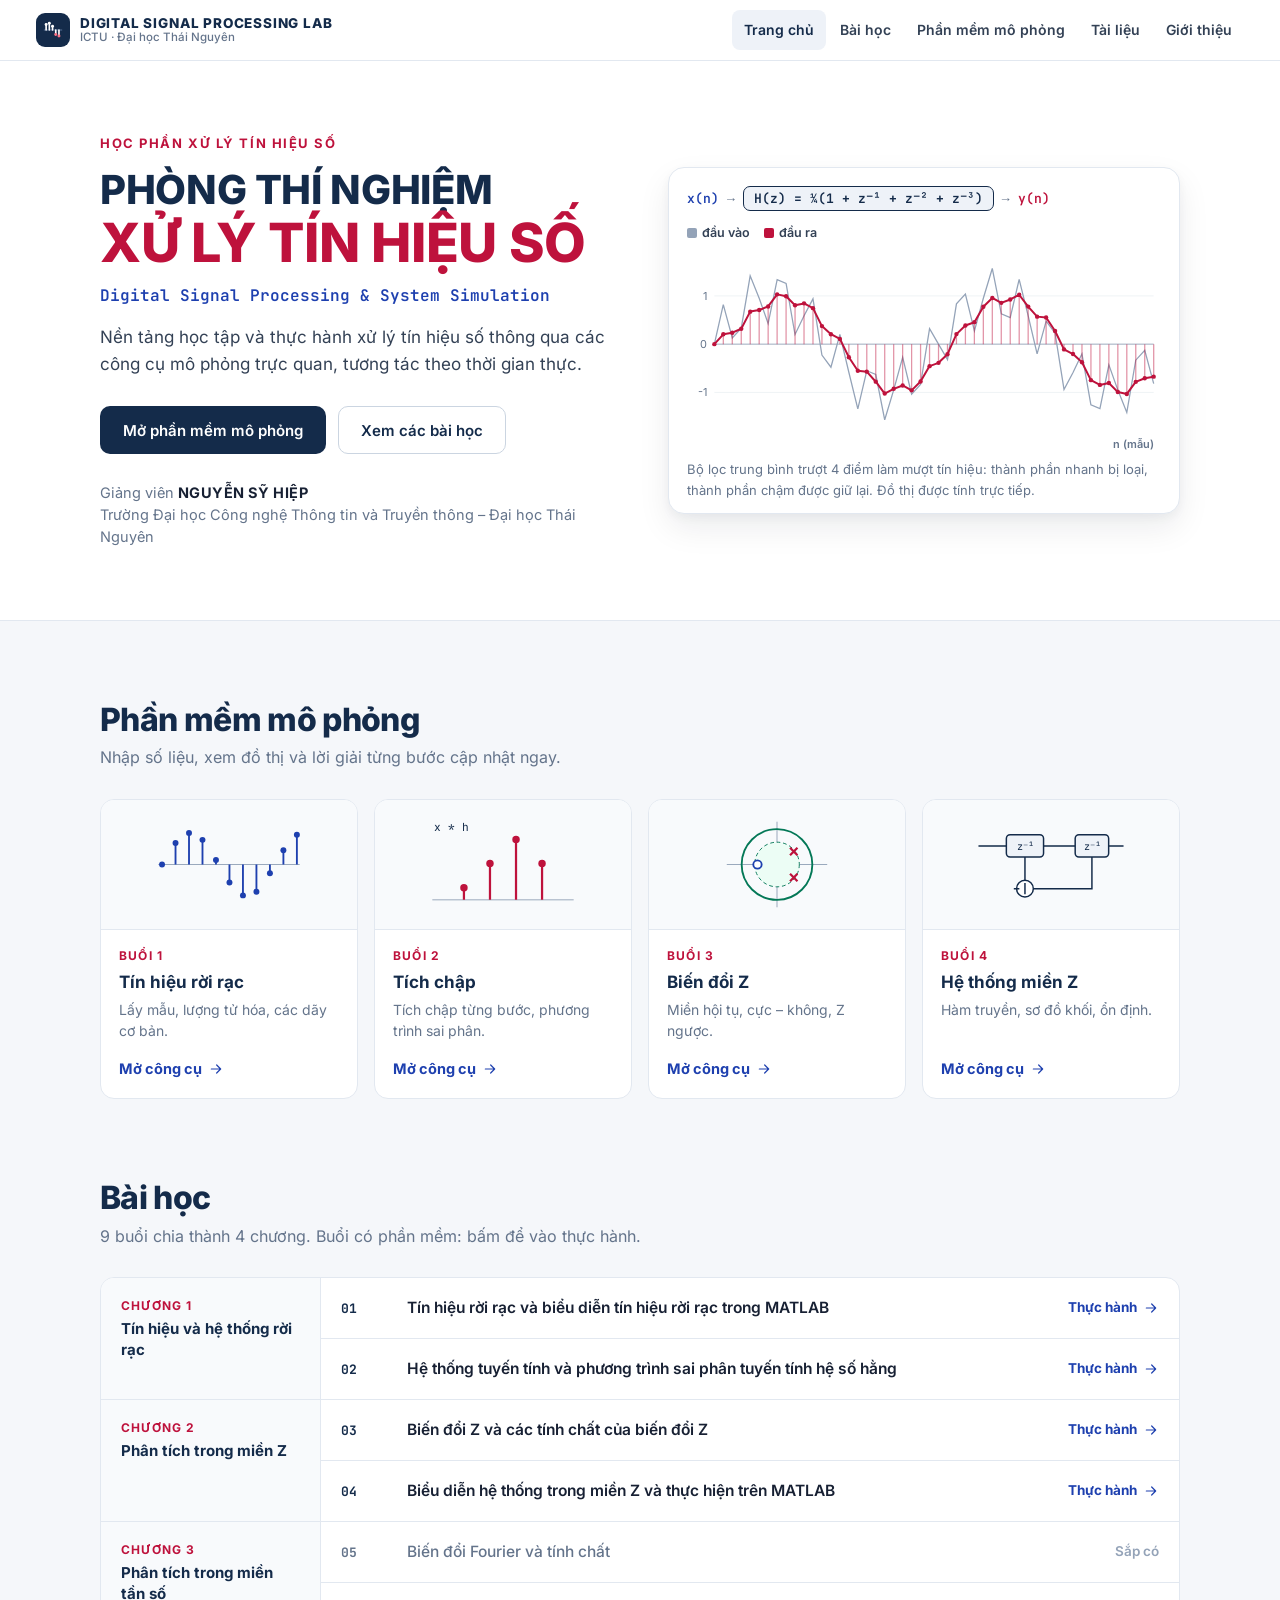
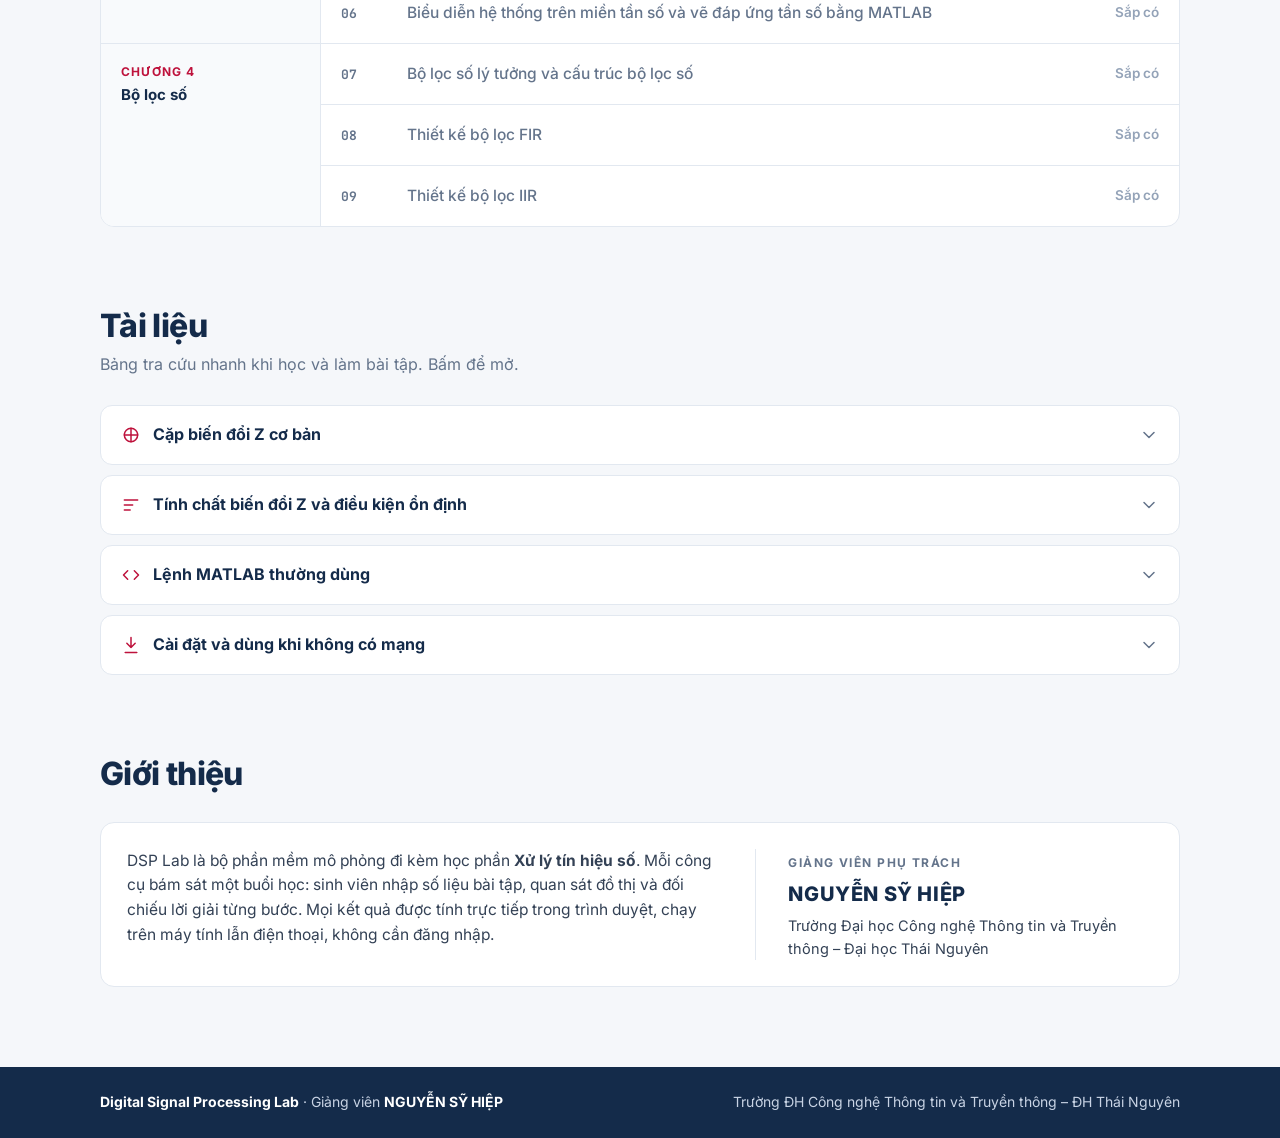
==== commit 535f3af1: "Bỏ liên kết mã nguồn GitHub ở trang chủ Co-Authored-By: Claude Opus 5.5 <noreply@anthropic.com> Clau" ====
--- a/index.html
+++ b/index.html
@@ -149,7 +149,6 @@
 .person small{font-size:12px;font-weight:700;letter-spacing:.12em;text-transform:uppercase;color:var(--muted)}
 .person h3{font-size:20px;font-weight:800;letter-spacing:.03em;color:var(--navy);margin-top:4px}
 .person p{margin-top:4px;font-size:14.5px}
-.person a{display:inline-block;margin-top:10px;color:var(--blue);font-weight:600;font-size:14.5px}
 
 footer{margin-top:80px;background:var(--navy);color:#C8D3E4}
 footer .wrap{display:flex;flex-wrap:wrap;gap:8px 28px;justify-content:space-between;padding-block:24px calc(24px + env(safe-area-inset-bottom,0px));font-size:14px}
@@ -316,7 +315,6 @@
         <small>Giảng viên phụ trách</small>
         <h3>NGUYỄN SỸ HIỆP</h3>
         <p>Trường Đại học Công nghệ Thông tin và Truyền thông – Đại học Thái Nguyên</p>
-        <a href="https://github.com/nshiep-tech/xlths" rel="noopener">Mã nguồn trên GitHub</a>
       </div>
     </div>
   </section>
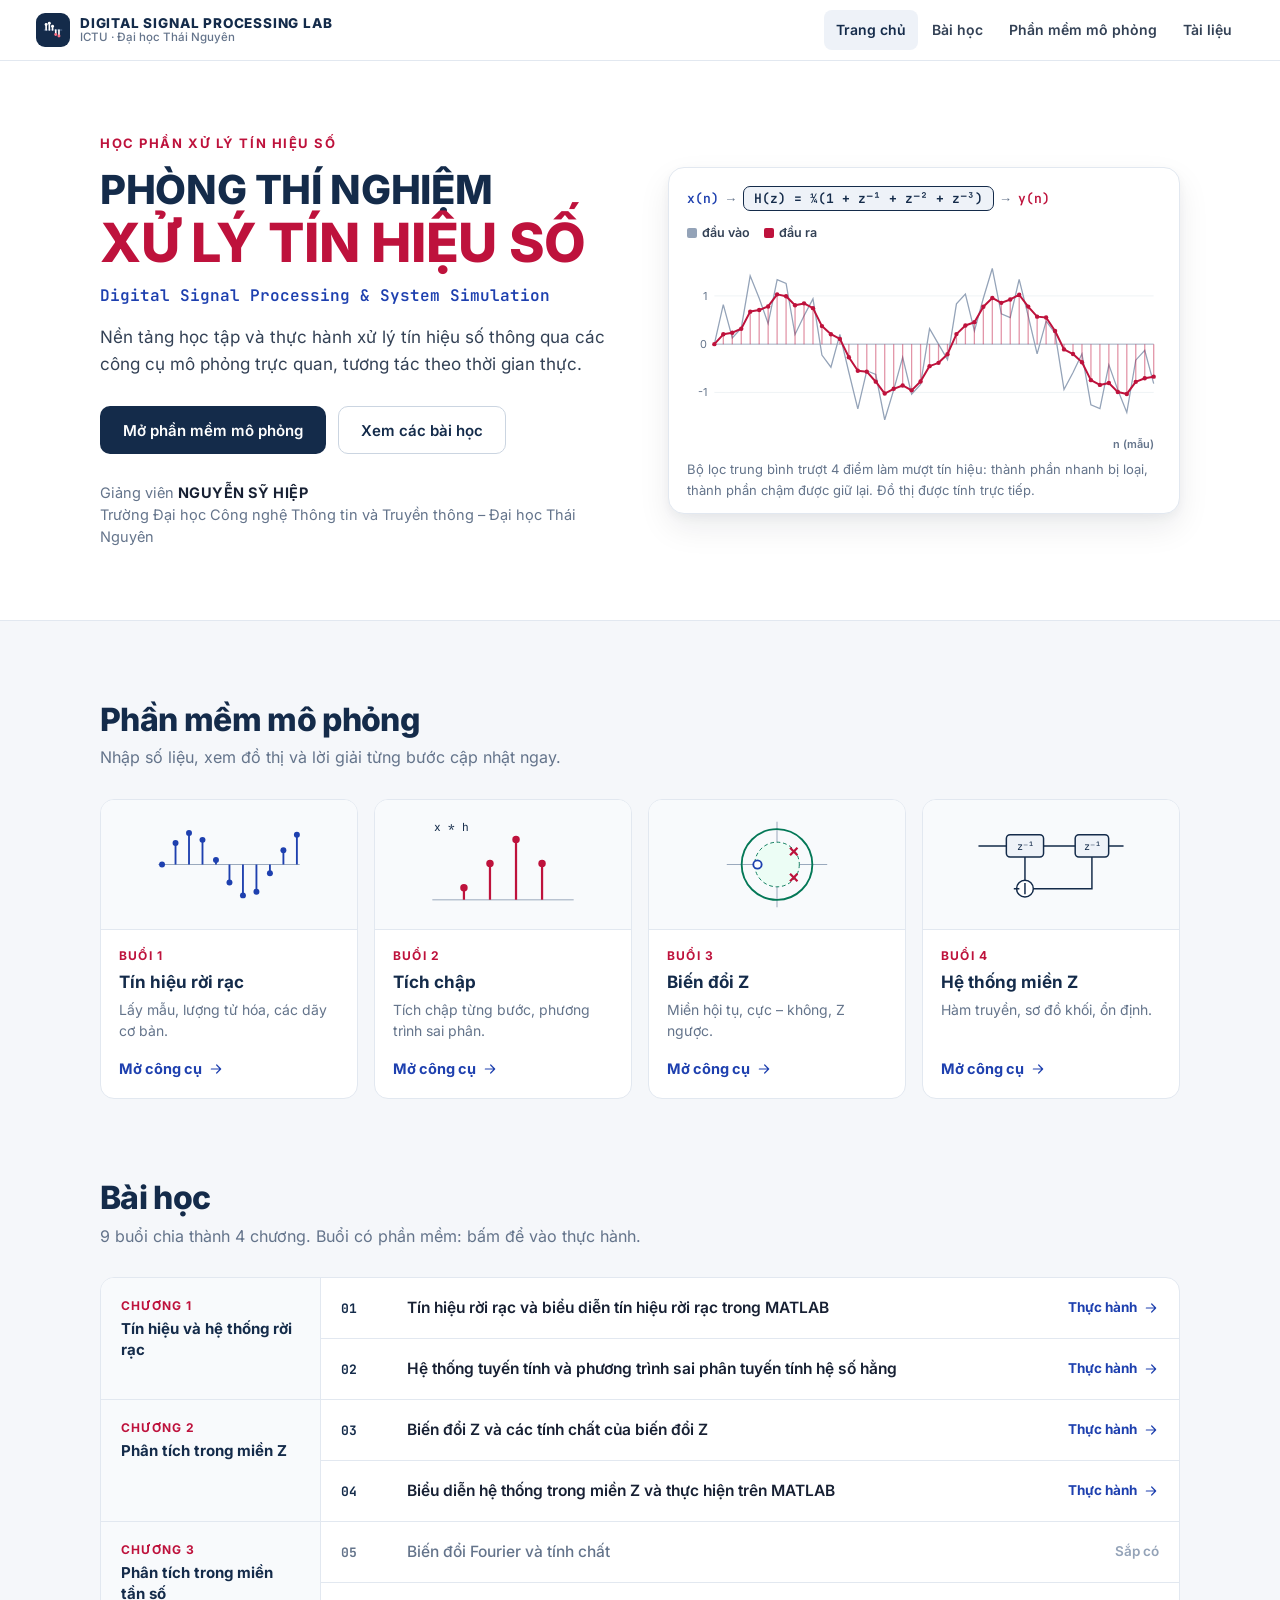
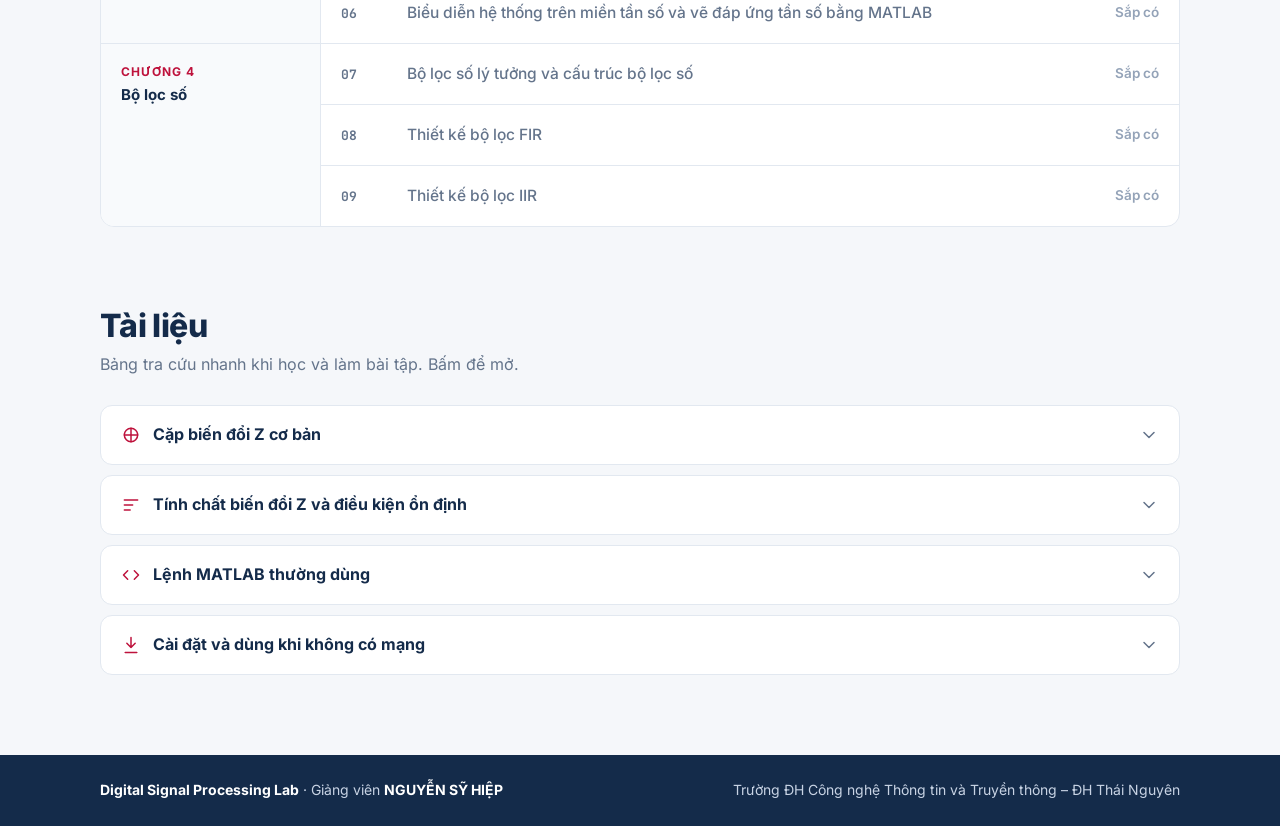
==== commit 185eb600: "Bỏ phần Giới thiệu ở cuối trang chủ và mục Giới thiệu trên menu Co-Authored-By: Claude Opus 5.5 <nor" ====
--- a/index.html
+++ b/index.html
@@ -142,13 +142,6 @@
 .steps{margin:0;padding-left:22px;display:flex;flex-direction:column;gap:6px;font-size:14.5px;color:var(--body)}
 .sym{display:inline-block;border:1px solid var(--line-2);border-radius:6px;padding:0 6px;background:#fff;font-weight:700;color:var(--ink)}
 
-/* ---------- Giới thiệu ---------- */
-.about{background:#fff;border:1px solid var(--line);border-radius:14px;padding:26px;display:grid;grid-template-columns:minmax(0,1.5fr) minmax(0,1fr);gap:32px}
-.about p{color:var(--body);font-size:15.5px}
-.about .person{border-left:1px solid var(--line);padding-left:32px}
-.person small{font-size:12px;font-weight:700;letter-spacing:.12em;text-transform:uppercase;color:var(--muted)}
-.person h3{font-size:20px;font-weight:800;letter-spacing:.03em;color:var(--navy);margin-top:4px}
-.person p{margin-top:4px;font-size:14.5px}
 
 footer{margin-top:80px;background:var(--navy);color:#C8D3E4}
 footer .wrap{display:flex;flex-wrap:wrap;gap:8px 28px;justify-content:space-between;padding-block:24px calc(24px + env(safe-area-inset-bottom,0px));font-size:14px}
@@ -164,8 +157,6 @@
   .ch-h{border-right:0;border-bottom:1px solid var(--line);padding:12px 20px}
   .ch-h b{display:inline;margin-left:8px}
   .ch-h small{display:inline}
-  .about{grid-template-columns:minmax(0,1fr);gap:20px}
-  .about .person{border-left:0;padding-left:0;border-top:1px solid var(--line);padding-top:20px}
 }
 @media (max-width:600px){
   .wrap{padding-left:max(16px,env(safe-area-inset-left,0px));padding-right:max(16px,env(safe-area-inset-right,0px))}
@@ -179,7 +170,6 @@
   .ch-h{padding:12px 16px}
   details.doc summary{padding:14px 16px}
   .doc-in{padding:4px 16px 18px}
-  .about{padding:20px}
   .chain{font-size:11.5px;gap:5px}
   .chain .blkbox{padding:2px 7px}
 }
@@ -194,7 +184,6 @@
     <a href="#bai-hoc">Bài học</a>
     <a href="#phan-mem">Phần mềm mô phỏng</a>
     <a href="#tai-lieu">Tài liệu</a>
-    <a href="#gioi-thieu">Giới thiệu</a>
   </nav>
   <button class="nav-toggle" id="navBtn" aria-expanded="false" aria-controls="nav" aria-label="Mở menu"><svg class="ic" viewBox="0 0 24 24" aria-hidden="true"><path d="M4 7h16M4 12h16M4 17h16"/></svg></button>
 </div></header>
@@ -307,17 +296,6 @@
     </div>
   </section>
 
-  <section class="blk wrap" id="gioi-thieu">
-    <div class="sec-h"><h2>Giới thiệu</h2></div>
-    <div class="about">
-      <p>DSP Lab là bộ phần mềm mô phỏng đi kèm học phần <b>Xử lý tín hiệu số</b>. Mỗi công cụ bám sát một buổi học: sinh viên nhập số liệu bài tập, quan sát đồ thị và đối chiếu lời giải từng bước. Mọi kết quả được tính trực tiếp trong trình duyệt, chạy trên máy tính lẫn điện thoại, không cần đăng nhập.</p>
-      <div class="person">
-        <small>Giảng viên phụ trách</small>
-        <h3>NGUYỄN SỸ HIỆP</h3>
-        <p>Trường Đại học Công nghệ Thông tin và Truyền thông – Đại học Thái Nguyên</p>
-      </div>
-    </div>
-  </section>
 </main>
 
 <footer><div class="wrap"><span><b>Digital Signal Processing Lab</b> · Giảng viên <b>NGUYỄN SỸ HIỆP</b></span><span>Trường ĐH Công nghệ Thông tin và Truyền thông – ĐH Thái Nguyên</span></div></footer>
@@ -338,7 +316,7 @@
   var links = [].slice.call(document.querySelectorAll('#nav a'));
   if ('IntersectionObserver' in window){
     var io = new IntersectionObserver(function(es){ es.forEach(function(e){ if (e.isIntersecting){ var id = '#' + e.target.id; links.forEach(function(a){ if (a.getAttribute('href') === id) a.setAttribute('aria-current', 'page'); else a.removeAttribute('aria-current'); }); } }); }, {rootMargin: '-45% 0px -50% 0px'});
-    ['top', 'phan-mem', 'bai-hoc', 'tai-lieu', 'gioi-thieu'].forEach(function(id){ io.observe($(id)); });
+    ['top', 'phan-mem', 'bai-hoc', 'tai-lieu'].forEach(function(id){ io.observe($(id)); });
   }
 
   /* ---------- Phần mềm mô phỏng (4 công cụ) ---------- */
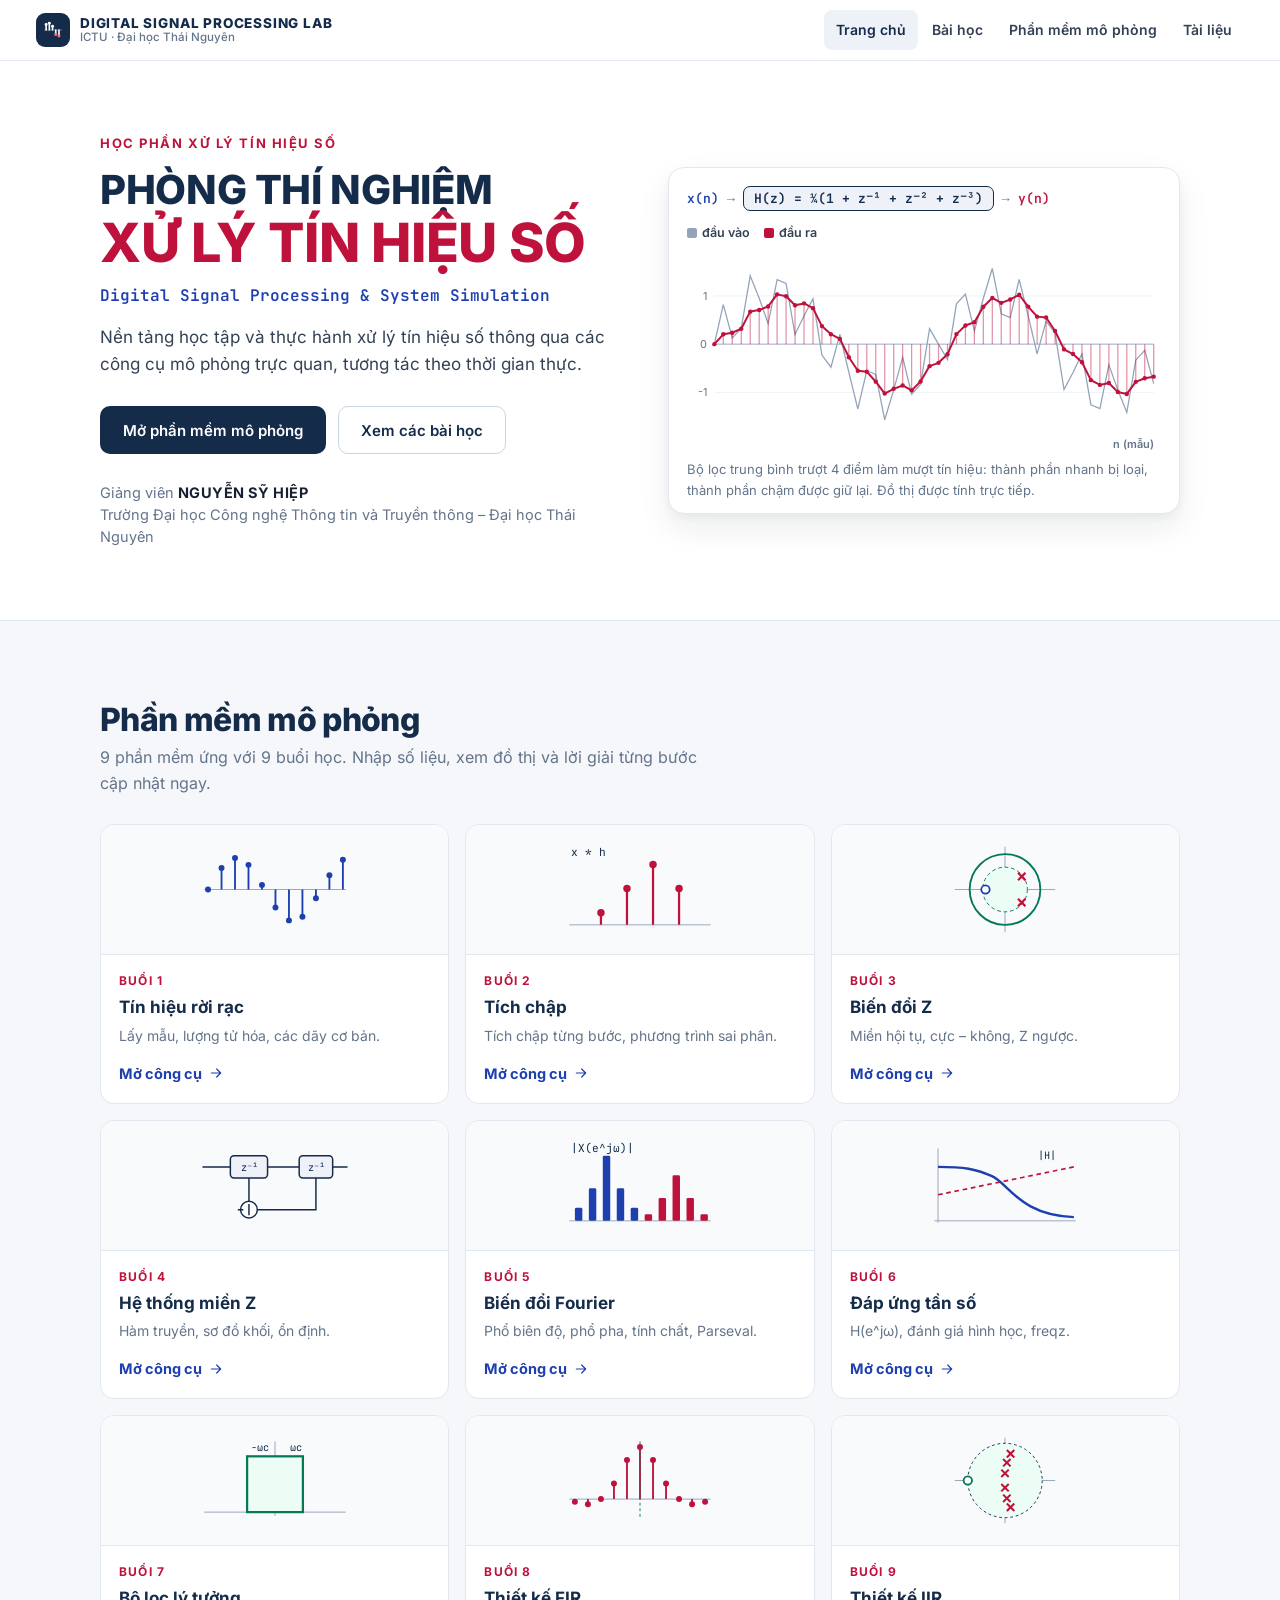
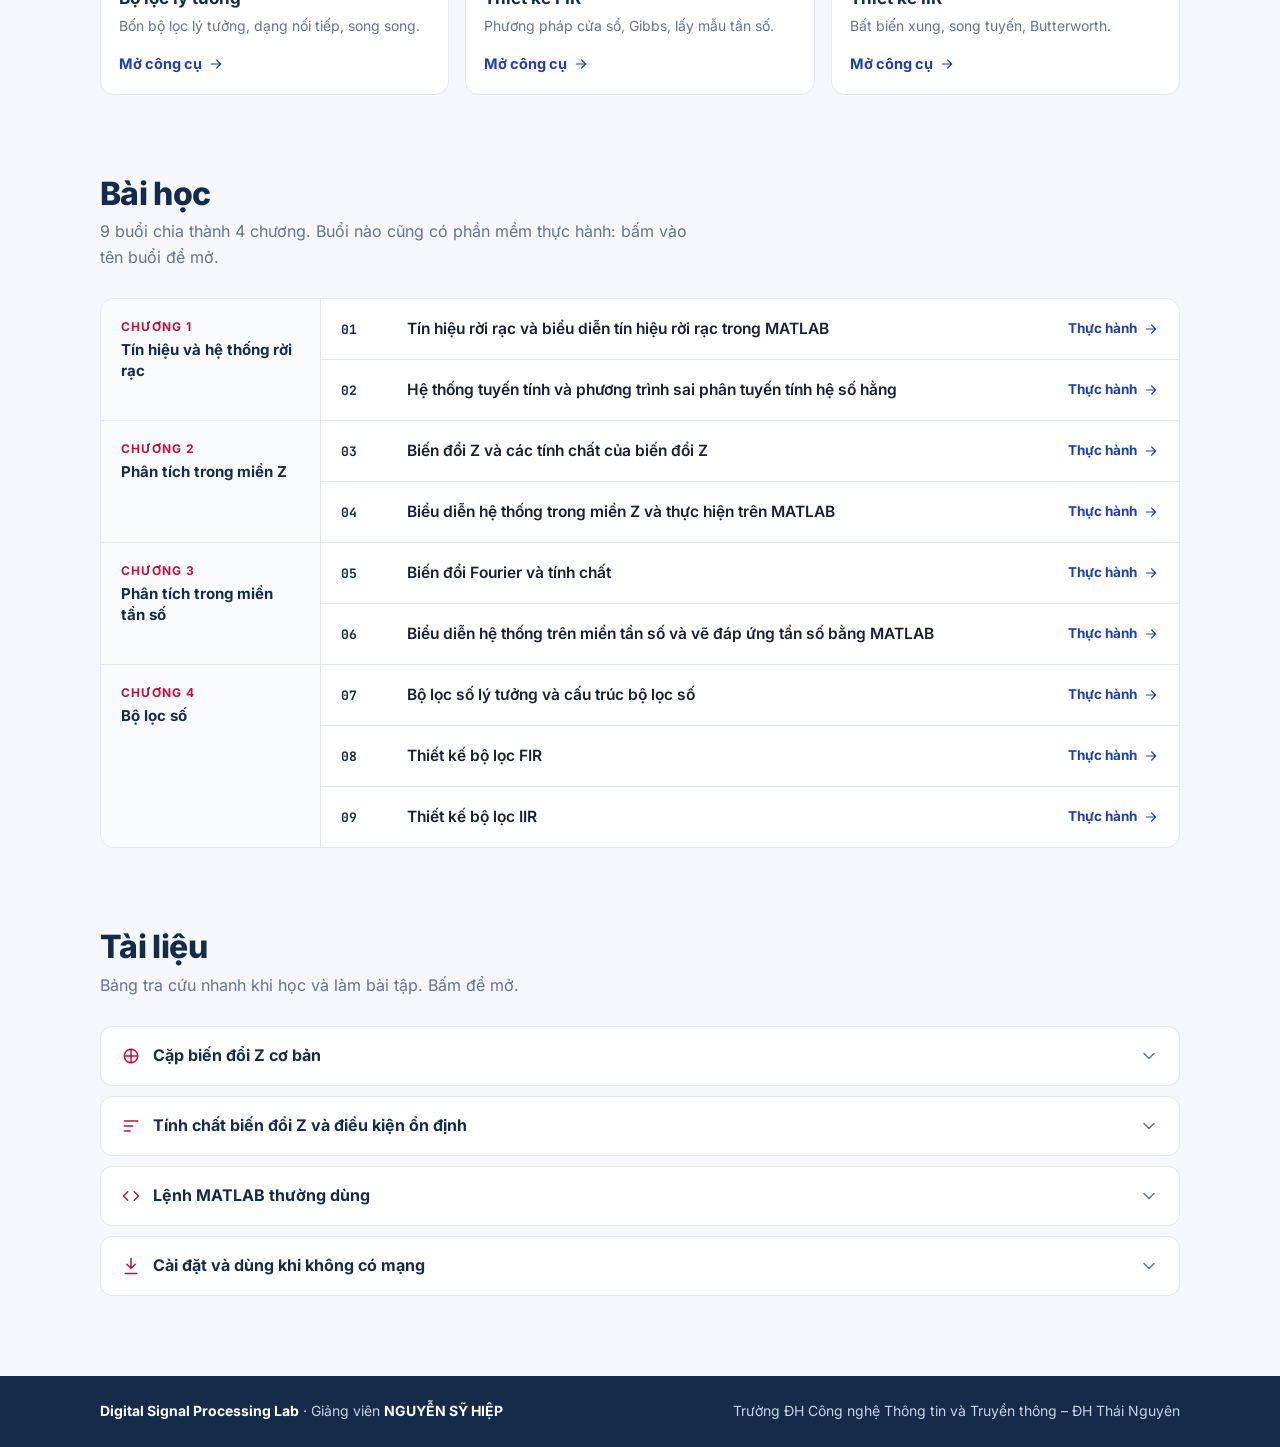
==== commit 27e167af: "Thêm phần mềm Buổi 5–9: Fourier, đáp ứng tần số, bộ lọc lý tưởng và cấu trúc, thiết kế FIR, thiết kế" ====
--- a/index.html
+++ b/index.html
@@ -78,7 +78,7 @@
 .scope figcaption{margin-top:6px;font-size:13px;color:var(--muted)}
 
 /* ---------- Phần mềm mô phỏng ---------- */
-.tools{display:grid;grid-template-columns:repeat(4,minmax(0,1fr));gap:16px}
+.tools{display:grid;grid-template-columns:repeat(3,minmax(0,1fr));gap:16px}
 .tool{display:flex;flex-direction:column;background:#fff;border:1px solid var(--line);border-radius:14px;overflow:hidden;text-decoration:none;color:inherit;transition:box-shadow .2s,border-color .2s,transform .2s}
 .tool:hover{box-shadow:var(--shadow-lg);border-color:#C7D2E3;transform:translateY(-2px)}
 .tool .thumb{background:#F8FAFC;border-bottom:1px solid var(--line);display:grid;place-items:center;padding:18px;height:130px}
@@ -215,12 +215,12 @@
 
 <main>
   <section class="blk wrap" id="phan-mem">
-    <div class="sec-h"><h2>Phần mềm mô phỏng</h2><p>Nhập số liệu, xem đồ thị và lời giải từng bước cập nhật ngay.</p></div>
+    <div class="sec-h"><h2>Phần mềm mô phỏng</h2><p>9 phần mềm ứng với 9 buổi học. Nhập số liệu, xem đồ thị và lời giải từng bước cập nhật ngay.</p></div>
     <div class="tools" id="tools"></div>
   </section>
 
   <section class="blk wrap" id="bai-hoc">
-    <div class="sec-h"><h2>Bài học</h2><p>9 buổi chia thành 4 chương. Buổi có phần mềm: bấm để vào thực hành.</p></div>
+    <div class="sec-h"><h2>Bài học</h2><p>9 buổi chia thành 4 chương. Buổi nào cũng có phần mềm thực hành: bấm vào tên buổi để mở.</p></div>
     <div class="course" id="course"></div>
   </section>
 
@@ -265,6 +265,9 @@
             <tr><td><code>roots(a)</code></td><td>Điểm cực (nghiệm mẫu số)</td></tr>
             <tr><td><code>zplane(b, a)</code></td><td>Đồ thị cực – không</td></tr>
             <tr><td><code>residuez(b, a)</code></td><td>Phân thức tối giản cho Z ngược</td></tr>
+            <tr><td><code>freqz(b, a, n)</code></td><td>Đáp ứng tần số H(e<sup>jω</sup>)</td></tr>
+            <tr><td><code>fir1(n, Wn, 'low', hamming(N))</code></td><td>Thiết kế FIR bằng cửa sổ</td></tr>
+            <tr><td><code>buttord, butter</code></td><td>Thiết kế IIR Butterworth</td></tr>
           </tbody>
         </table></div></div>
       </details>
@@ -319,19 +322,29 @@
     ['top', 'phan-mem', 'bai-hoc', 'tai-lieu'].forEach(function(id){ io.observe($(id)); });
   }
 
-  /* ---------- Phần mềm mô phỏng (4 công cụ) ---------- */
+  /* ---------- Phần mềm mô phỏng (9 công cụ) ---------- */
   var mono = 'font-family="JetBrains Mono,monospace"';
   var TH = {
     seq: '<svg viewBox="0 0 168 100" aria-hidden="true"><path d="M8 50h152" stroke="#94A3B8"/>' + [0,1,2,3,4,5,6,7,8,9,10].map(function(k){ var x = 12 + k * 14.5, y = 50 - 34 * Math.sin(k * 0.75); return '<path d="M' + x + ' 50V' + y.toFixed(1) + '" stroke="#1E40AF" stroke-width="2"/><circle cx="' + x + '" cy="' + y.toFixed(1) + '" r="3.2" fill="#1E40AF"/>'; }).join('') + '</svg>',
     conv: '<svg viewBox="0 0 168 100" aria-hidden="true"><path d="M8 88h152" stroke="#94A3B8"/>' + [1,3,5,3].map(function(v, k){ var x = 42 + k * 28, y = 88 - v * 13; return '<path d="M' + x + ' 88V' + y + '" stroke="#BE123C" stroke-width="2.4"/><circle cx="' + x + '" cy="' + y + '" r="4" fill="#BE123C"/>'; }).join('') + '<text x="10" y="14" ' + mono + ' font-size="12" fill="#142B4A">x * h</text></svg>',
     z: '<svg viewBox="0 0 168 100" aria-hidden="true"><path d="M84 4v92M30 50h108" stroke="#94A3B8"/><circle cx="84" cy="50" r="38" fill="none" stroke="#047857" stroke-width="2"/><circle cx="84" cy="50" r="24" fill="#ECFDF5" stroke="#047857" stroke-dasharray="4 3"/><path d="M98 32l8 8M106 32l-8 8M98 60l8 8M106 60l-8 8" stroke="#BE123C" stroke-width="2.4"/><circle cx="63" cy="50" r="4.5" fill="#fff" stroke="#1E40AF" stroke-width="2"/></svg>',
-    sys: '<svg viewBox="0 0 168 100" aria-hidden="true"><g fill="none" stroke="#142B4A" stroke-width="1.6"><path d="M6 30h30M76 30h34M146 30h16"/><rect x="36" y="18" width="40" height="24" rx="4" fill="#EEF2F8"/><rect x="110" y="18" width="36" height="24" rx="4" fill="#EEF2F8"/><circle cx="56" cy="76" r="9" fill="#fff"/><path d="M56 42v25M65 76h63V42M50 76h-6M56 70v12"/></g><text x="47" y="34" ' + mono + ' font-size="11" fill="#142B4A">z⁻¹</text><text x="119" y="34" ' + mono + ' font-size="11" fill="#142B4A">z⁻¹</text></svg>'
+    sys: '<svg viewBox="0 0 168 100" aria-hidden="true"><g fill="none" stroke="#142B4A" stroke-width="1.6"><path d="M6 30h30M76 30h34M146 30h16"/><rect x="36" y="18" width="40" height="24" rx="4" fill="#EEF2F8"/><rect x="110" y="18" width="36" height="24" rx="4" fill="#EEF2F8"/><circle cx="56" cy="76" r="9" fill="#fff"/><path d="M56 42v25M65 76h63V42M50 76h-6M56 70v12"/></g><text x="47" y="34" ' + mono + ' font-size="11" fill="#142B4A">z⁻¹</text><text x="119" y="34" ' + mono + ' font-size="11" fill="#142B4A">z⁻¹</text></svg>',
+    four: '<svg viewBox="0 0 168 100" aria-hidden="true"><path d="M8 88h152" stroke="#94A3B8"/>' + [0.2,0.5,1,0.5,0.2,0.1,0.35,0.7,0.35,0.1].map(function(v, k){ var x = 18 + k * 15; return '<rect x="' + (x - 4) + '" y="' + (88 - v * 70) + '" width="8" height="' + (v * 70) + '" rx="1.5" fill="' + (k < 5 ? '#1E40AF' : '#BE123C') + '"/>'; }).join('') + '<text x="10" y="14" ' + mono + ' font-size="12" fill="#142B4A">|X(e^jω)|</text></svg>',
+    freq: '<svg viewBox="0 0 168 100" aria-hidden="true"><path d="M8 88h152M12 10v80" stroke="#94A3B8"/><path d="M12 30C40 30 52 32 70 40S100 82 158 84" fill="none" stroke="#1E40AF" stroke-width="2.6"/><path d="M12 60L158 30" fill="none" stroke="#BE123C" stroke-width="1.8" stroke-dasharray="5 4"/><text x="120" y="22" ' + mono + ' font-size="11" fill="#142B4A">|H|</text></svg>',
+    ideal: '<svg viewBox="0 0 168 100" aria-hidden="true"><path d="M8 84h152M84 8v80" stroke="#94A3B8"/><rect x="54" y="24" width="60" height="60" fill="#ECFDF5" stroke="#047857" stroke-width="2.4"/><text x="58" y="18" ' + mono + ' font-size="11" fill="#142B4A">−ωc</text><text x="100" y="18" ' + mono + ' font-size="11" fill="#142B4A">ωc</text></svg>',
+    fir: '<svg viewBox="0 0 168 100" aria-hidden="true"><path d="M8 70h152" stroke="#94A3B8"/>' + [-0.05,-0.1,0,0.3,0.75,1,0.75,0.3,0,-0.1,-0.05].map(function(v, k){ var x = 14 + k * 14, y = 70 - v * 56; return '<path d="M' + x + ' 70V' + y.toFixed(1) + '" stroke="#BE123C" stroke-width="2"/><circle cx="' + x + '" cy="' + y.toFixed(1) + '" r="3.2" fill="#BE123C"/>'; }).join('') + '<path d="M84 8v84" stroke="#047857" stroke-dasharray="3 3"/></svg>',
+    iir: '<svg viewBox="0 0 168 100" aria-hidden="true"><path d="M84 4v92M30 50h108" stroke="#94A3B8"/><circle cx="84" cy="50" r="40" fill="#ECFDF5" stroke="#142B4A" stroke-dasharray="3 3"/>' + [[0.75,0.45],[0.65,0.3],[0.6,0.12],[0.6,-0.12],[0.65,-0.3],[0.75,-0.45]].map(function(p){ var x = 84 + p[0] * 40 - 24, y = 50 - p[1] * 40 * 1.6; return '<path d="M' + (x - 4) + ' ' + (y - 4) + 'L' + (x + 4) + ' ' + (y + 4) + 'M' + (x - 4) + ' ' + (y + 4) + 'L' + (x + 4) + ' ' + (y - 4) + '" stroke="#BE123C" stroke-width="2.2"/>'; }).join('') + '<circle cx="44" cy="50" r="4.5" fill="#fff" stroke="#047857" stroke-width="2"/></svg>'
   };
   var T = [
     {n: 1, href: 'day-tin-hieu.html', th: 'seq', t: 'Tín hiệu rời rạc', d: 'Lấy mẫu, lượng tử hóa, các dãy cơ bản.'},
     {n: 2, href: 'tich-chap.html', th: 'conv', t: 'Tích chập', d: 'Tích chập từng bước, phương trình sai phân.'},
     {n: 3, href: 'bien-doi-z.html', th: 'z', t: 'Biến đổi Z', d: 'Miền hội tụ, cực – không, Z ngược.'},
-    {n: 4, href: 'he-thong-z.html', th: 'sys', t: 'Hệ thống miền Z', d: 'Hàm truyền, sơ đồ khối, ổn định.'}
+    {n: 4, href: 'he-thong-z.html', th: 'sys', t: 'Hệ thống miền Z', d: 'Hàm truyền, sơ đồ khối, ổn định.'},
+    {n: 5, href: 'fourier.html', th: 'four', t: 'Biến đổi Fourier', d: 'Phổ biên độ, phổ pha, tính chất, Parseval.'},
+    {n: 6, href: 'dap-ung-tan-so.html', th: 'freq', t: 'Đáp ứng tần số', d: 'H(e^jω), đánh giá hình học, freqz.'},
+    {n: 7, href: 'bo-loc-ly-tuong.html', th: 'ideal', t: 'Bộ lọc lý tưởng', d: 'Bốn bộ lọc lý tưởng, dạng nối tiếp, song song.'},
+    {n: 8, href: 'thiet-ke-fir.html', th: 'fir', t: 'Thiết kế FIR', d: 'Phương pháp cửa sổ, Gibbs, lấy mẫu tần số.'},
+    {n: 9, href: 'thiet-ke-iir.html', th: 'iir', t: 'Thiết kế IIR', d: 'Bất biến xung, song tuyến, Butterworth.'}
   ];
   $('tools').innerHTML = T.map(function(x){
     return '<a class="tool" href="' + x.href + '"><div class="thumb">' + TH[x.th] + '</div><div class="tb"><span class="meta">Buổi ' + x.n + '</span><h3>' + x.t + '</h3><p>' + x.d + '</p><span class="go">Mở công cụ ' + ARROW + '</span></div></a>';
@@ -346,12 +359,12 @@
       ['Biến đổi Z và các tính chất của biến đổi Z', 'bien-doi-z.html'],
       ['Biểu diễn hệ thống trong miền Z và thực hiện trên MATLAB', 'he-thong-z.html']]},
     {t: 'Phân tích trong miền tần số', b: [
-      ['Biến đổi Fourier và tính chất'],
-      ['Biểu diễn hệ thống trên miền tần số và vẽ đáp ứng tần số bằng MATLAB']]},
+      ['Biến đổi Fourier và tính chất', 'fourier.html'],
+      ['Biểu diễn hệ thống trên miền tần số và vẽ đáp ứng tần số bằng MATLAB', 'dap-ung-tan-so.html']]},
     {t: 'Bộ lọc số', b: [
-      ['Bộ lọc số lý tưởng và cấu trúc bộ lọc số'],
-      ['Thiết kế bộ lọc FIR'],
-      ['Thiết kế bộ lọc IIR']]}
+      ['Bộ lọc số lý tưởng và cấu trúc bộ lọc số', 'bo-loc-ly-tuong.html'],
+      ['Thiết kế bộ lọc FIR', 'thiet-ke-fir.html'],
+      ['Thiết kế bộ lọc IIR', 'thiet-ke-iir.html']]}
   ];
   var k = 0, html = '';
   CH.forEach(function(c, ci){
@@ -403,8 +416,8 @@
   function check(){
     caches.keys().then(function(ks){
       if (!ks.length) return false;
-      return caches.open(ks[ks.length - 1]).then(function(c){ return Promise.all(['day-tin-hieu.html', 'tich-chap.html', 'bien-doi-z.html', 'he-thong-z.html', 'assets/zcore.js', 'assets/theme.css'].map(function(u){ return c.match(u); })); }).then(function(r){ return r.every(Boolean); });
-    }).then(function(ok){ ok ? set(true, 'Đã lưu vào máy: cả 4 phần mềm dùng được khi không có mạng.') : set(false, 'Đang lưu phần mềm vào máy để dùng offline…'); }).catch(function(){});
+      return caches.open(ks[ks.length - 1]).then(function(c){ return Promise.all(['day-tin-hieu.html', 'tich-chap.html', 'bien-doi-z.html', 'he-thong-z.html', 'fourier.html', 'dap-ung-tan-so.html', 'bo-loc-ly-tuong.html', 'thiet-ke-fir.html', 'thiet-ke-iir.html', 'assets/zcore.js', 'assets/fcore.js', 'assets/lab.css', 'assets/theme.css'].map(function(u){ return c.match(u); })); }).then(function(r){ return r.every(Boolean); });
+    }).then(function(ok){ ok ? set(true, 'Đã lưu vào máy: cả 9 phần mềm dùng được khi không có mạng.') : set(false, 'Đang lưu phần mềm vào máy để dùng offline…'); }).catch(function(){});
   }
   addEventListener('load', function(){
     navigator.serviceWorker.register('sw.js').then(function(){ return navigator.serviceWorker.ready; }).then(function(){ setTimeout(check, 500); }).catch(function(){ set(false, 'Chưa lưu được để dùng offline. Hãy tải lại trang khi có mạng.'); });
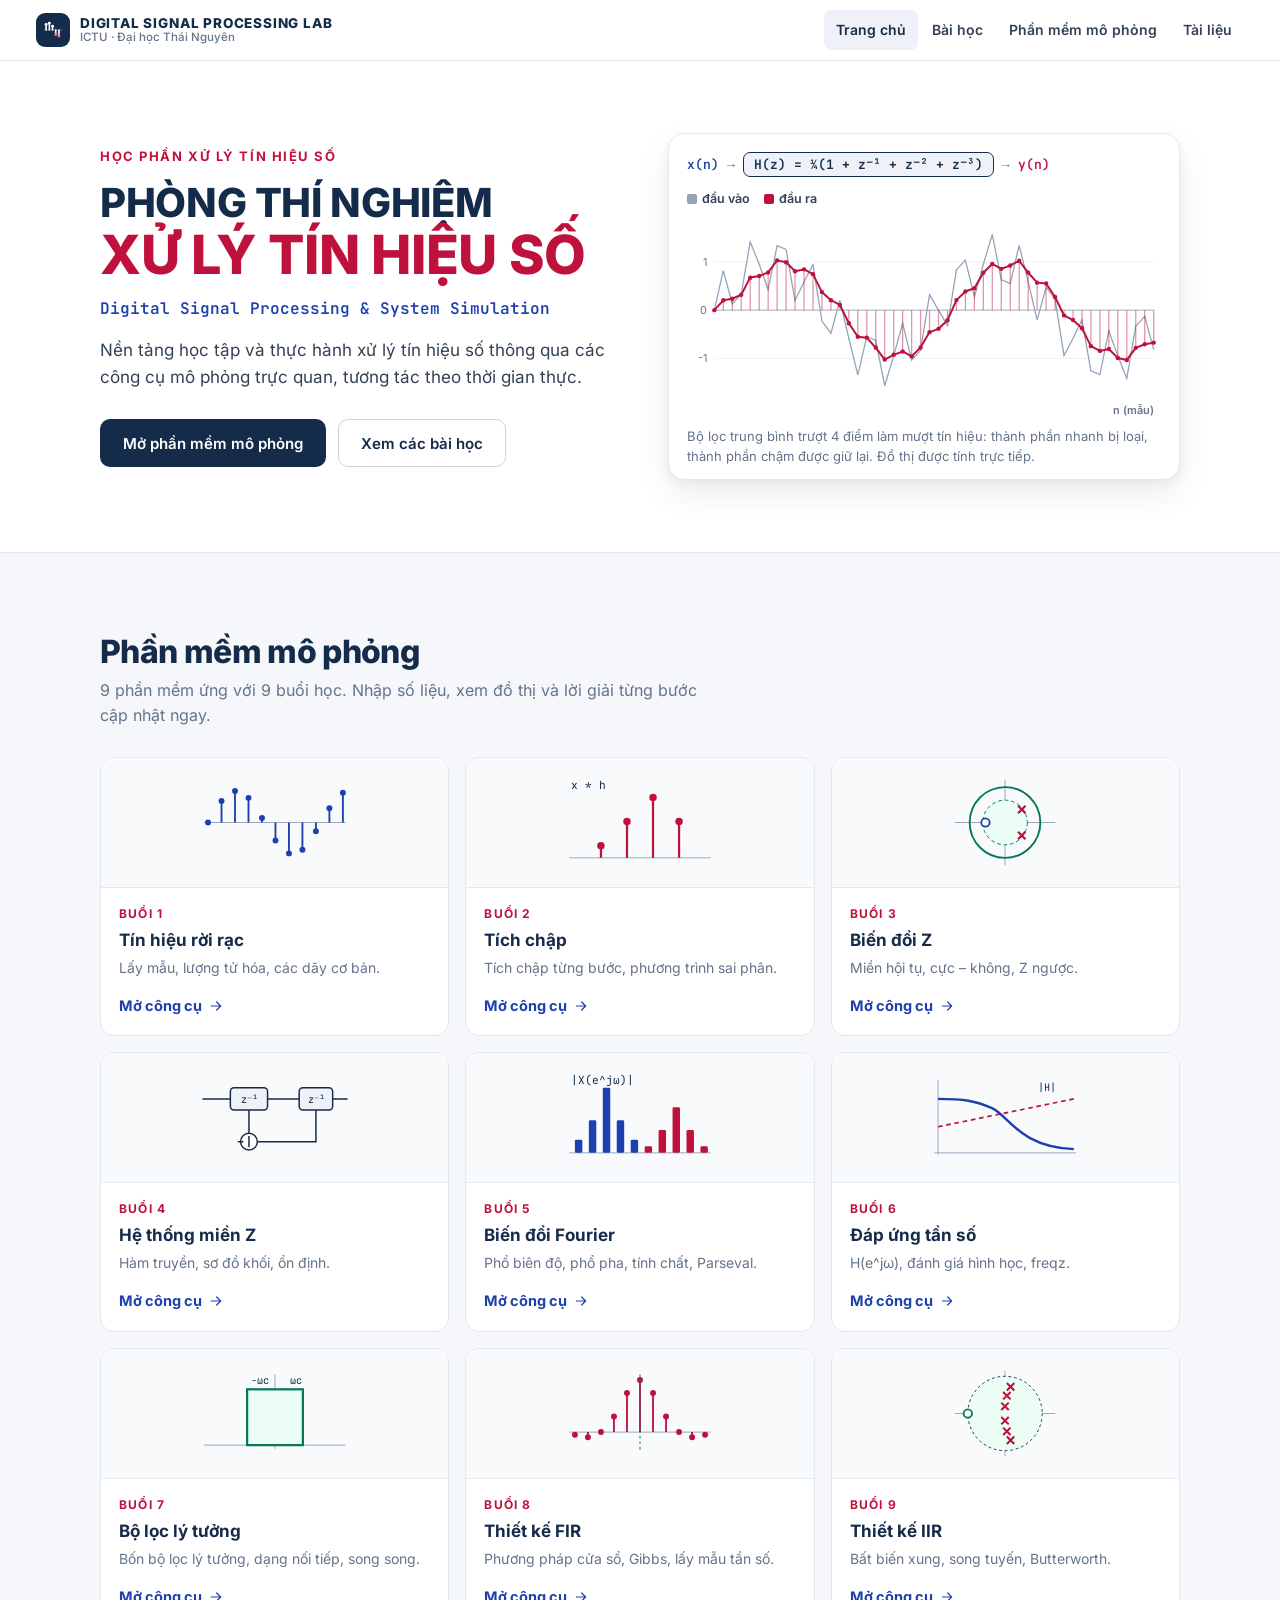
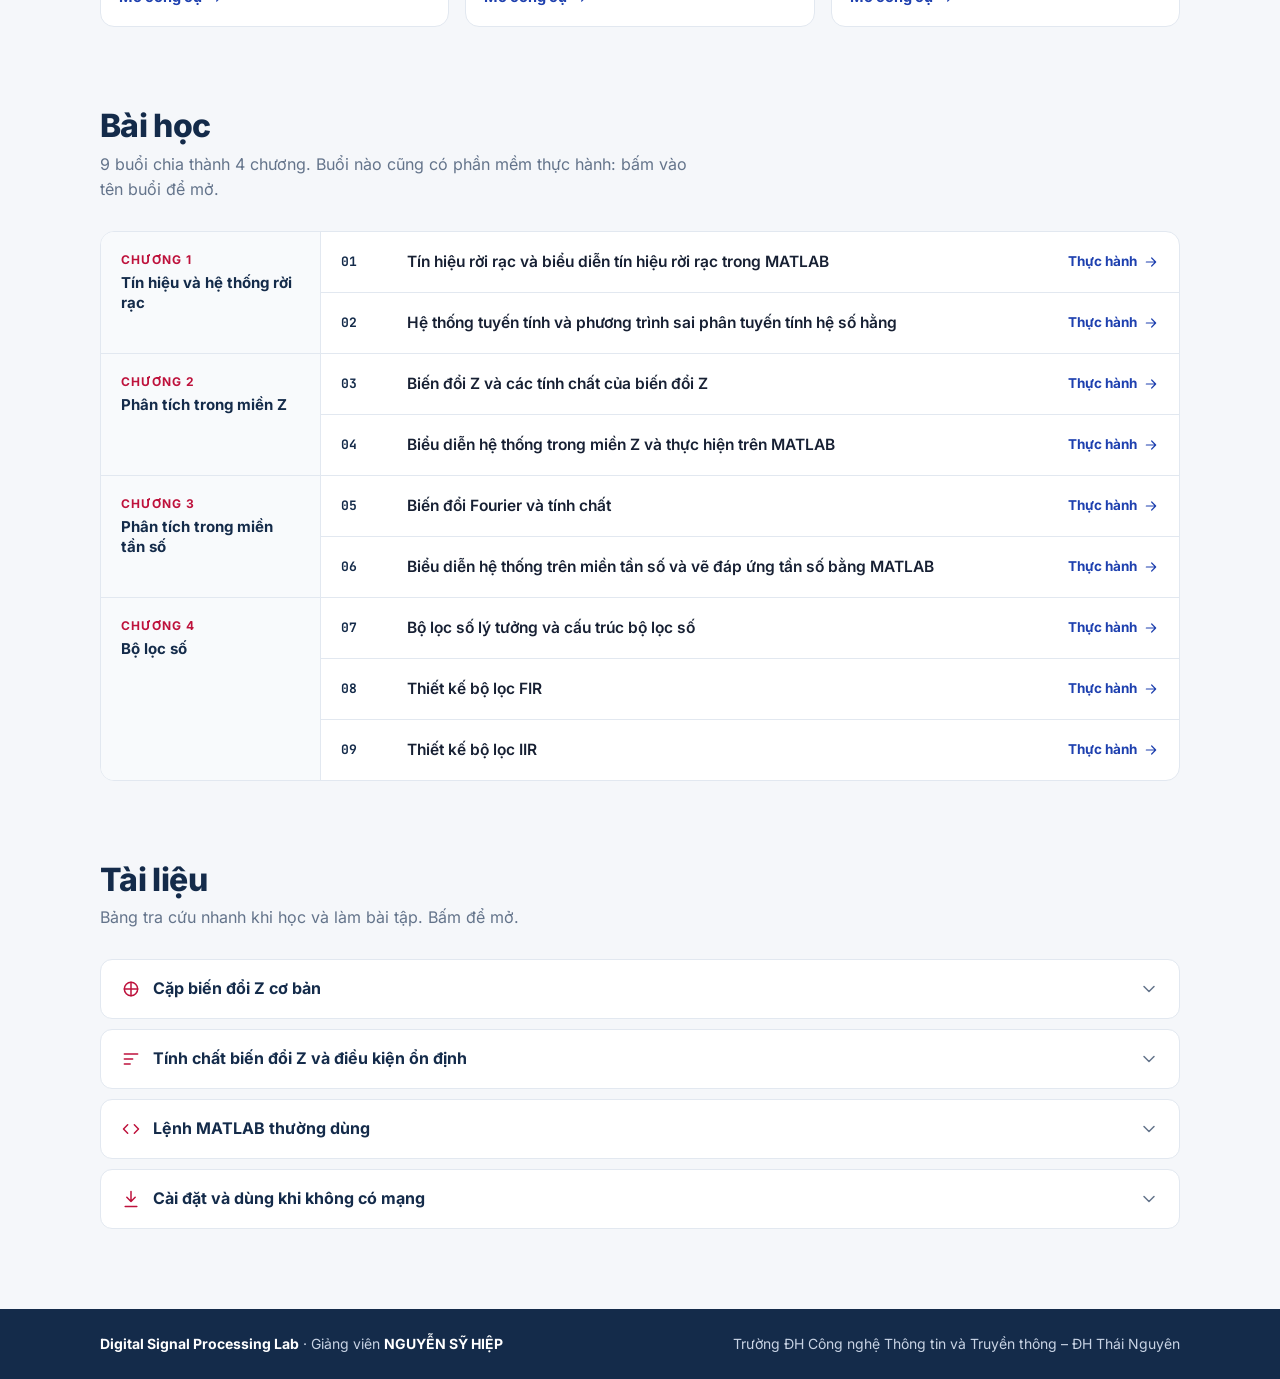
==== commit 5f086b1c: "Trang chủ: bỏ dòng giảng viên ở phần đầu (đã có ở chân trang) Co-Authored-By: Claude Opus 5.5 <norep" ====
--- a/index.html
+++ b/index.html
@@ -199,7 +199,6 @@
         <a class="b pri" href="#phan-mem">Mở phần mềm mô phỏng</a>
         <a class="b out" href="#bai-hoc">Xem các bài học</a>
       </div>
-      <p class="lect">Giảng viên <b>NGUYỄN SỸ HIỆP</b><br>Trường Đại học Công nghệ Thông tin và Truyền thông – Đại học Thái Nguyên</p>
     </div>
 
     <figure class="scope">
@@ -425,5 +424,6 @@
   });
 })();
 </script>
+<script src="assets/scrollcue.js"></script>
 </body>
 </html>
--- a/assets/theme.css
+++ b/assets/theme.css
@@ -56,7 +56,8 @@
 
 /* ---------- 5. Navigation ---------- */
 .sitebar { position: relative; z-index: 30; background: #fff; border-bottom: 1px solid var(--line); }
-.sitebar-in { max-width: 1240px; margin: 0 auto; display: flex; align-items: center; gap: 16px; min-height: 60px;
+.sitebar { display: block; }
+.sitebar-in { min-width: 0; max-width: 1240px; margin: 0 auto; display: flex; align-items: center; gap: 16px; min-height: 60px;
   padding-top: env(safe-area-inset-top, 0px);
   padding-left: max(16px, env(safe-area-inset-left, 0px)); padding-right: max(16px, env(safe-area-inset-right, 0px)); }
 .brand { display: flex; align-items: center; gap: 10px; color: var(--ink); text-decoration: none; flex: none; min-height: 44px; }
@@ -145,3 +146,114 @@
   .sitebar.tools .sitenav { -webkit-mask-image: linear-gradient(90deg, transparent 0, #000 14px, #000 calc(100% - 14px), transparent 100%); mask-image: linear-gradient(90deg, transparent 0, #000 14px, #000 calc(100% - 14px), transparent 100%); }
 }
 @media (prefers-reduced-motion: reduce) { *, *::before, *::after { animation-duration: .01ms !important; transition-duration: .01ms !important; } }
+
+/* =========================================================
+   LÝ THUYẾT NỀN (tab 0 của mỗi buổi) – assets/intro.js
+   ========================================================= */
+.lt-x { display: none !important; }
+.lt-off { visibility: hidden !important; height: 0 !important; overflow: hidden !important; padding: 0 !important; margin: 0 !important; border: 0 !important; }
+.lt { background: var(--bg); color: var(--body); font-family: var(--f-body); width: 100%; min-width: 0; max-width: 100vw; overflow-x: clip; }
+.lt-in, .lt-sec, .lt-hero, .lt-flow { min-width: 0; }
+@media (max-width: 600px) { .modes[role=tablist] { overflow-x: auto; scrollbar-width: none; max-width: 100%; } .modes[role=tablist]::-webkit-scrollbar { display: none; } }
+.lt[hidden] { display: none !important; }
+.lt-in { max-width: 1060px; margin: 0 auto; padding: 22px max(16px, env(safe-area-inset-right, 0px)) 56px max(16px, env(safe-area-inset-left, 0px)); }
+.lt h2, .lt h3, .lt h4 { color: var(--navy); text-transform: none; letter-spacing: 0; }
+.lt-hero { background: var(--surface); border: 1px solid var(--line); border-radius: var(--r-lg); box-shadow: var(--shadow); padding: 22px 24px; }
+.lt-kick { display: inline-block; font-size: 12px; font-weight: 700; letter-spacing: .08em; text-transform: uppercase; color: var(--red); }
+.lt-hero h2 { font-size: clamp(21px, 2.6vw, 28px); line-height: 1.25; margin: 6px 0 8px; font-weight: 800; }
+.lt-lead { font-size: 16px; line-height: 1.65; margin: 0; color: var(--body); max-width: 78ch; }
+.lt-meta { display: grid; grid-template-columns: 1.2fr 1fr; gap: 14px; margin-top: 16px; }
+.lt-box { border-radius: var(--r); padding: 12px 14px; font-size: 14.5px; line-height: 1.6; }
+.lt-box b.t { display: block; font-size: 12.5px; letter-spacing: .06em; text-transform: uppercase; margin-bottom: 4px; }
+.lt-box ul { margin: 0; padding-left: 18px; }
+.lt-box li + li { margin-top: 3px; }
+.lt-goal { background: var(--blue-tint); border: 1px solid #C7D7FE; } .lt-goal b.t { color: var(--blue-ink); }
+.lt-pre { background: var(--amber-tint); border: 1px solid #FDE3B4; } .lt-pre b.t { color: var(--amber); }
+.lt-pre a { color: var(--blue); font-weight: 600; }
+.lt-sec { margin-top: 30px; }
+.lt-sec > h3 { font-size: 19px; font-weight: 800; margin: 0 0 4px; display: flex; gap: 10px; align-items: baseline; }
+.lt-sec > h3 .n { flex: none; display: inline-grid; place-items: center; width: 26px; height: 26px; border-radius: 50%; background: var(--navy); color: #fff; font-size: 13px; transform: translateY(-2px); }
+.lt-sec > p.sub { margin: 0 0 12px; color: var(--muted); font-size: 14.5px; line-height: 1.55; }
+/* sơ đồ bức tranh chung */
+.lt-flow { display: flex; flex-wrap: wrap; align-items: center; gap: 8px; background: var(--surface); border: 1px solid var(--line); border-radius: var(--r); padding: 14px; }
+.lt-flow .nd { border: 1.5px solid var(--line-2); border-radius: 10px; padding: 7px 11px; font-size: 14px; line-height: 1.35; background: var(--soft); color: var(--ink); text-align: center; }
+.lt-flow .nd small { display: block; color: var(--muted); font-size: 12px; }
+.lt-flow .nd.hl { border-color: var(--red); background: var(--red-tint); }
+.lt-flow .nd.bl { border-color: var(--blue); background: var(--blue-tint); }
+.lt-flow .ar { color: var(--muted); font-weight: 700; }
+.lt-note { margin: 10px 0 0; font-size: 14.5px; line-height: 1.6; }
+/* thẻ khái niệm */
+.lt-grid { display: grid; grid-template-columns: repeat(2, minmax(0, 1fr)); gap: 14px; }
+.lt-card { background: var(--surface); border: 1px solid var(--line); border-radius: var(--r); padding: 16px 16px 14px; box-shadow: var(--shadow-sm); display: flex; flex-direction: column; gap: 8px; min-width: 0; }
+.lt-card h4 { margin: 0; font-size: 16.5px; font-weight: 800; display: flex; gap: 8px; align-items: baseline; }
+.lt-card h4 .k { flex: none; font-size: 12px; font-weight: 800; color: var(--red); letter-spacing: .04em; }
+.lt-card p { margin: 0; font-size: 14.5px; line-height: 1.62; }
+.lt-f { font-family: var(--f-mono); font-size: 14px; line-height: 1.6; background: var(--navy-tint); border: 1px solid #D6DFEC; color: var(--navy); border-radius: 8px; padding: 8px 10px; overflow-wrap: anywhere; white-space: normal; }
+.lt-f.wrap { white-space: normal; }
+.lt-mean { border-left: 3px solid var(--green); padding-left: 10px; }
+.lt-mean b { color: var(--green-ink); }
+.lt-ex { background: var(--soft); border-radius: 8px; padding: 8px 10px; font-size: 14px; line-height: 1.6; }
+.lt-ex b { color: var(--red-ink); }
+.lt-ex .m, .lt .m { font-family: var(--f-mono); font-size: .95em; color: var(--navy); }
+/* mạch logic + chỉ dẫn */
+.lt-path { list-style: none; margin: 0; padding: 0; display: grid; gap: 10px; counter-reset: st; }
+.lt-path li { position: relative; background: var(--surface); border: 1px solid var(--line); border-radius: var(--r); padding: 12px 14px 12px 56px; display: grid; grid-template-columns: minmax(0, 1fr) auto; gap: 6px 14px; align-items: center; }
+.lt-path li::before { counter-increment: st; content: counter(st); position: absolute; left: 14px; top: 13px; width: 28px; height: 28px; border-radius: 50%; display: grid; place-items: center; font-weight: 800; font-size: 13.5px; color: #fff; background: var(--blue); }
+.lt-path li + li::after { content: ""; position: absolute; left: 27px; top: -11px; height: 11px; border-left: 2px solid var(--line-2); }
+.lt-path h4 { margin: 0 0 2px; font-size: 15.5px; font-weight: 800; }
+.lt-path p { margin: 0; font-size: 14.2px; line-height: 1.58; }
+.lt-go { font: inherit; font-size: 14px; font-weight: 700; color: var(--blue); background: var(--blue-tint); border: 1px solid #C7D7FE; border-radius: 999px; padding: 8px 14px; cursor: pointer; white-space: nowrap; min-height: 40px; }
+.lt-go:hover { background: #E0E9FF; }
+.lt-go:focus-visible { outline: 3px solid #93B4FF; outline-offset: 2px; }
+/* lưu ý + tự kiểm tra */
+.lt-warn { background: var(--surface); border: 1px solid var(--line); border-left: 4px solid var(--red); border-radius: var(--r); padding: 12px 14px 12px 16px; }
+.lt-warn ul { margin: 0; padding-left: 18px; font-size: 14.5px; line-height: 1.62; }
+.lt-warn li + li { margin-top: 4px; }
+.lt-q { display: grid; gap: 8px; }
+.lt-q details { background: var(--surface); border: 1px solid var(--line); border-radius: var(--r); padding: 0 14px; }
+.lt-q summary { cursor: pointer; padding: 12px 0; font-weight: 600; color: var(--ink); font-size: 14.8px; line-height: 1.5; list-style: none; display: flex; gap: 10px; }
+.lt-q summary::-webkit-details-marker { display: none; }
+.lt-q summary::before { content: "?"; flex: none; width: 22px; height: 22px; border-radius: 50%; display: grid; place-items: center; background: var(--amber-tint); color: var(--amber); border: 1px solid #FDE3B4; font-size: 13px; font-weight: 800; }
+.lt-q details[open] summary::before { content: "✓"; background: var(--green-tint); color: var(--green); border-color: #A7F3D0; }
+.lt-q .a { padding: 0 0 12px 32px; font-size: 14.5px; line-height: 1.62; }
+.lt-next { margin-top: 26px; display: flex; flex-wrap: wrap; gap: 10px; align-items: center; justify-content: space-between; background: var(--navy); color: #E6ECF5; border-radius: var(--r); padding: 14px 16px; }
+.lt-next p { margin: 0; font-size: 14.5px; line-height: 1.5; }
+.lt-next .lt-go { background: #fff; border-color: #fff; color: var(--navy); }
+.lt sub, .lt sup { font-size: .72em; }
+@media (max-width: 760px) {
+  .lt-meta, .lt-grid { grid-template-columns: minmax(0, 1fr); }
+  .lt-hero { padding: 18px 16px; }
+  .lt-path li { grid-template-columns: minmax(0, 1fr); padding-left: 50px; }
+  .lt-path li::before { left: 12px; }
+  .lt-path li + li::after { left: 25px; }
+  .lt-go { justify-self: start; }
+  .lt-lead { font-size: 15px; }
+}
+
+/* =========================================================
+   ĐIỆN THOẠI: lề rộng hơn, không cắt mất nội dung
+   ========================================================= */
+.x-hint { font-size: 12.5px; color: var(--muted); margin: 6px 2px 0; text-align: right; }
+.x-hint[hidden] { display: none; }
+.x-more:not(.x-end) { -webkit-mask-image: linear-gradient(90deg, #000 calc(100% - 40px), rgba(0,0,0,.15)); mask-image: linear-gradient(90deg, #000 calc(100% - 40px), rgba(0,0,0,.15)); }
+.x-more.x-scrolled:not(.x-end) { -webkit-mask-image: linear-gradient(90deg, rgba(0,0,0,.15), #000 40px, #000 calc(100% - 40px), rgba(0,0,0,.15)); mask-image: linear-gradient(90deg, rgba(0,0,0,.15), #000 40px, #000 calc(100% - 40px), rgba(0,0,0,.15)); }
+.x-more.x-scrolled.x-end { -webkit-mask-image: linear-gradient(90deg, rgba(0,0,0,.15), #000 40px); mask-image: linear-gradient(90deg, rgba(0,0,0,.15), #000 40px); }
+@media (max-width: 600px) {
+  /* lề trang và lề trong thẻ */
+  .wrap, .wrap-x, .lt-in { padding-left: max(18px, env(safe-area-inset-left, 0px)) !important; padding-right: max(18px, env(safe-area-inset-right, 0px)) !important; }
+  .app main { padding-left: max(18px, env(safe-area-inset-left, 0px)); padding-right: max(18px, env(safe-area-inset-right, 0px)); }
+  .card { padding: 16px !important; }
+  .lt-card, .lt-hero { padding: 16px; }
+  /* công thức và mã nguồn: xuống dòng thay vì bị cắt */
+  .bigeq, .yval, .eqline, .ex-q .eqline, .ex-steps .eqline, #ex-demo .eqline { white-space: normal !important; overflow-wrap: anywhere; }
+  pre.code { white-space: pre-wrap !important; overflow-wrap: anywhere; font-size: 12.5px !important; }
+  /* sơ đồ khối: thu nhỏ vừa đủ đọc, phần còn lại vuốt ngang */
+  .diag svg { min-width: 500px !important; }
+  .chain svg { min-width: 560px !important; }
+  /* bảng: chữ gọn hơn */
+  .tbl-wrap table, .tbl-scroll table { font-size: 13px; }
+  .tbl-wrap th, .tbl-scroll th { white-space: normal !important; }
+  .tbl-wrap th, .tbl-wrap td, .tbl-scroll th, .tbl-scroll td { padding-left: 8px !important; padding-right: 8px !important; }
+  /* thanh tab: không dính sát mép */
+  nav.tabs .tablist, .modes[role=tablist] { scroll-padding-inline: 24px; }
+}
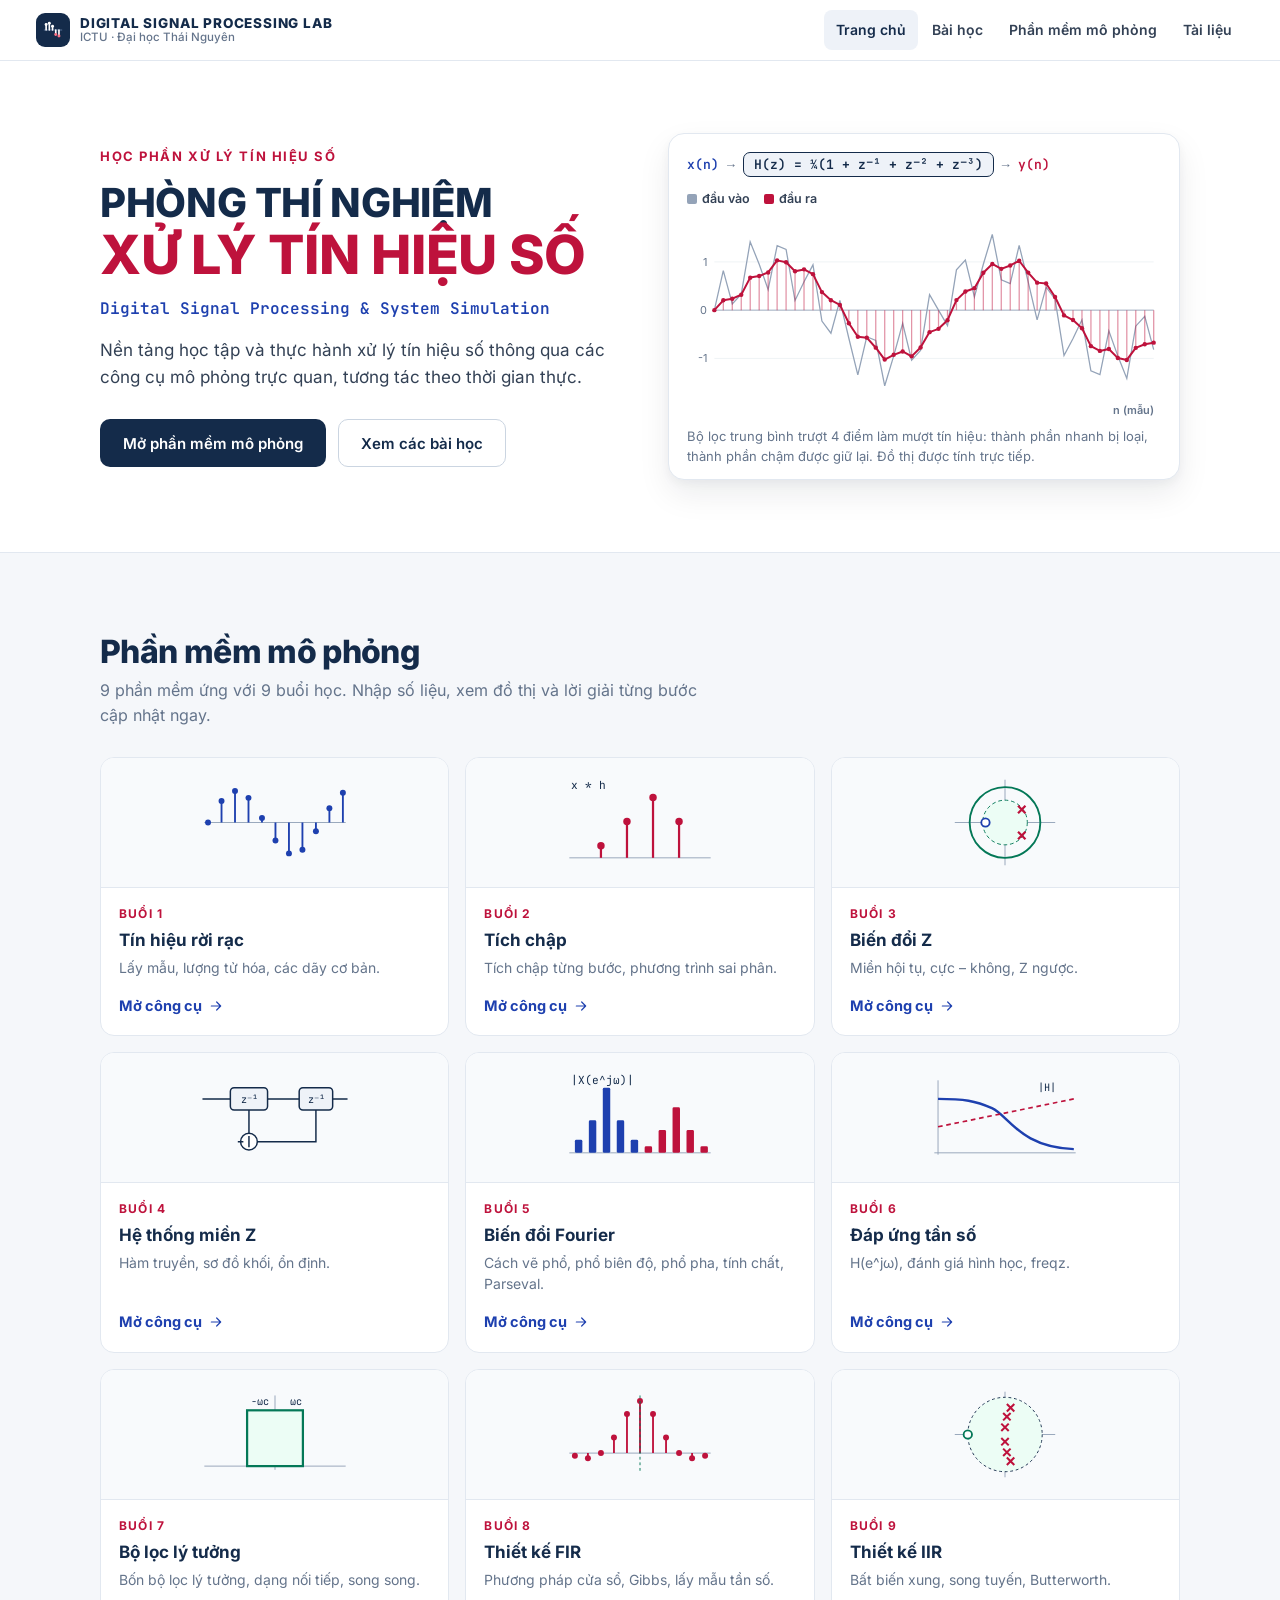
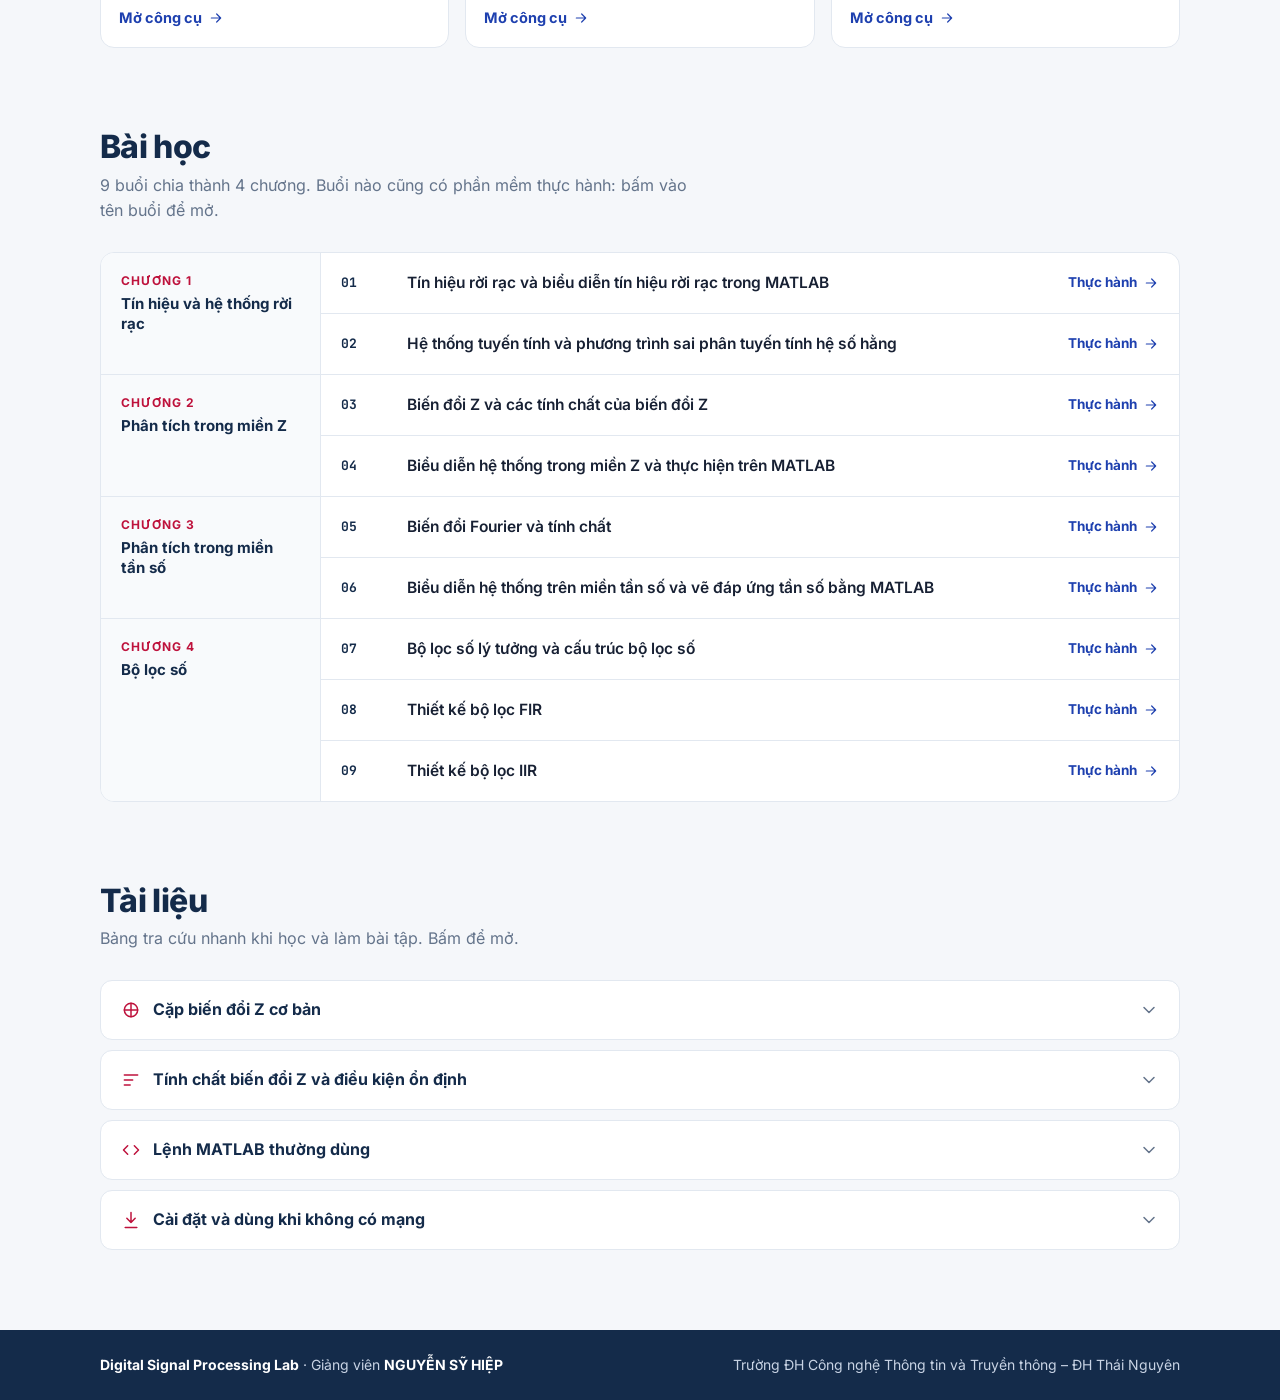
==== commit e95d6472: "Buổi 5: thêm tab Cách vẽ phổ (cộng vectơ, chấm điểm) và 15 bài tập có lời giải Co-Authored-By: Claud" ====
--- a/index.html
+++ b/index.html
@@ -339,7 +339,7 @@
     {n: 2, href: 'tich-chap.html', th: 'conv', t: 'Tích chập', d: 'Tích chập từng bước, phương trình sai phân.'},
     {n: 3, href: 'bien-doi-z.html', th: 'z', t: 'Biến đổi Z', d: 'Miền hội tụ, cực – không, Z ngược.'},
     {n: 4, href: 'he-thong-z.html', th: 'sys', t: 'Hệ thống miền Z', d: 'Hàm truyền, sơ đồ khối, ổn định.'},
-    {n: 5, href: 'fourier.html', th: 'four', t: 'Biến đổi Fourier', d: 'Phổ biên độ, phổ pha, tính chất, Parseval.'},
+    {n: 5, href: 'fourier.html', th: 'four', t: 'Biến đổi Fourier', d: 'Cách vẽ phổ, phổ biên độ, phổ pha, tính chất, Parseval.'},
     {n: 6, href: 'dap-ung-tan-so.html', th: 'freq', t: 'Đáp ứng tần số', d: 'H(e^jω), đánh giá hình học, freqz.'},
     {n: 7, href: 'bo-loc-ly-tuong.html', th: 'ideal', t: 'Bộ lọc lý tưởng', d: 'Bốn bộ lọc lý tưởng, dạng nối tiếp, song song.'},
     {n: 8, href: 'thiet-ke-fir.html', th: 'fir', t: 'Thiết kế FIR', d: 'Phương pháp cửa sổ, Gibbs, lấy mẫu tần số.'},
--- a/assets/theme.css
+++ b/assets/theme.css
@@ -257,3 +257,4 @@
   /* thanh tab: không dính sát mép */
   nav.tabs .tablist, .modes[role=tablist] { scroll-padding-inline: 24px; }
 }
+.site-foot { border-top: 1px solid var(--line); background: var(--surface); color: var(--muted); font-size: 13px; line-height: 1.55; text-align: center; padding: 16px max(18px, env(safe-area-inset-right, 0px)) max(22px, env(safe-area-inset-bottom, 0px)) max(18px, env(safe-area-inset-left, 0px)); }
